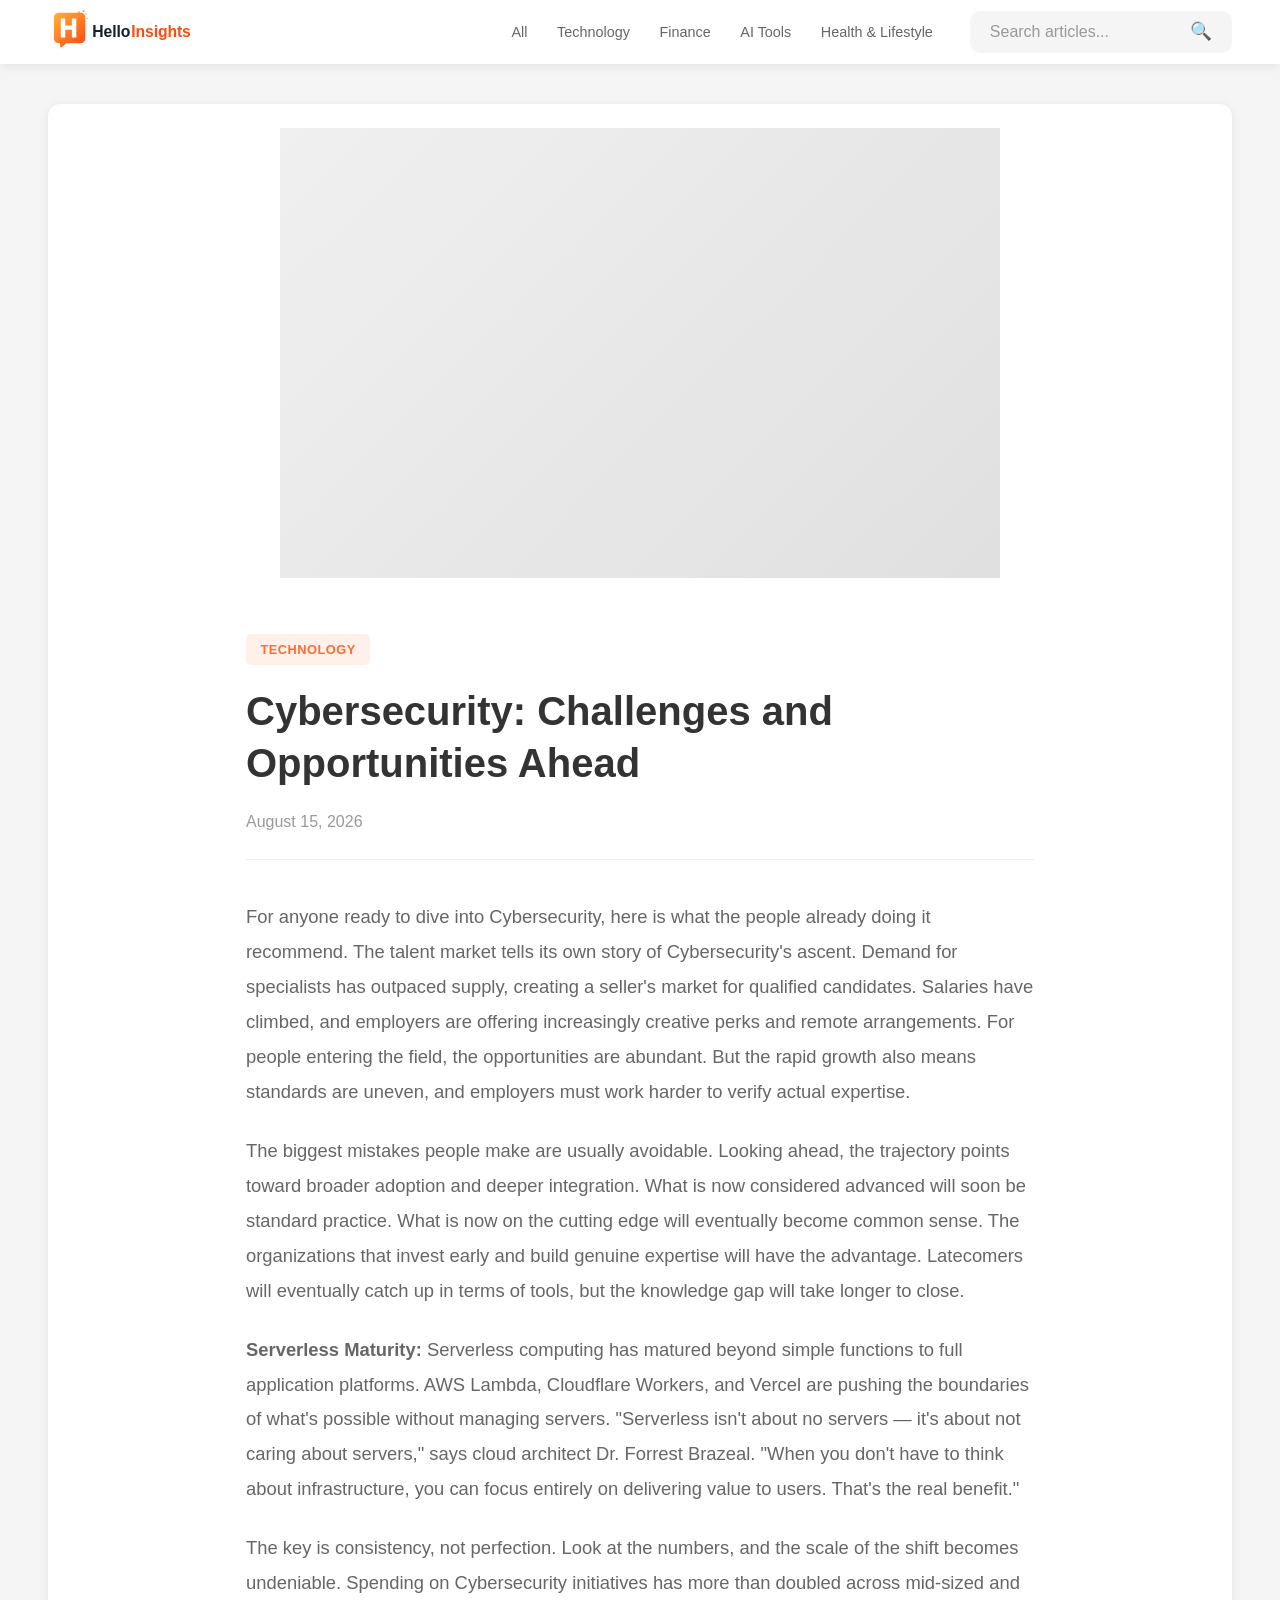
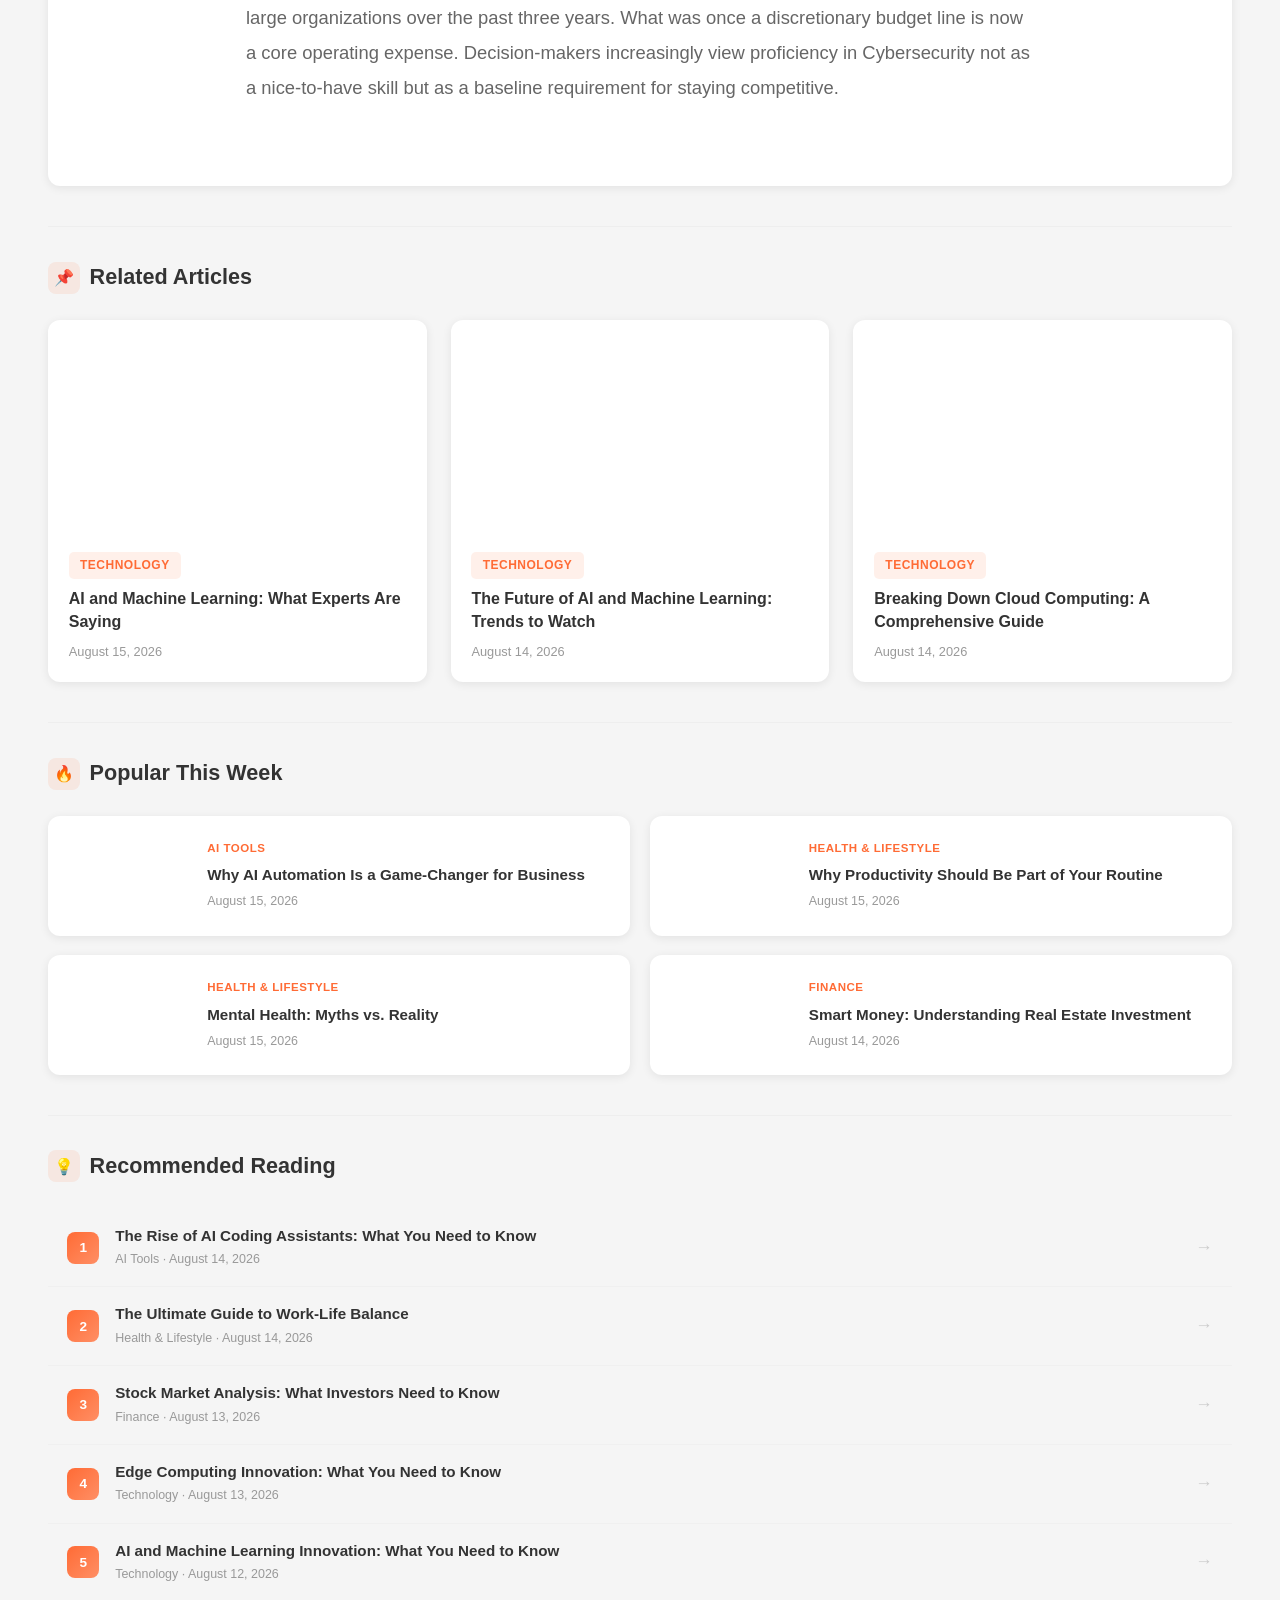
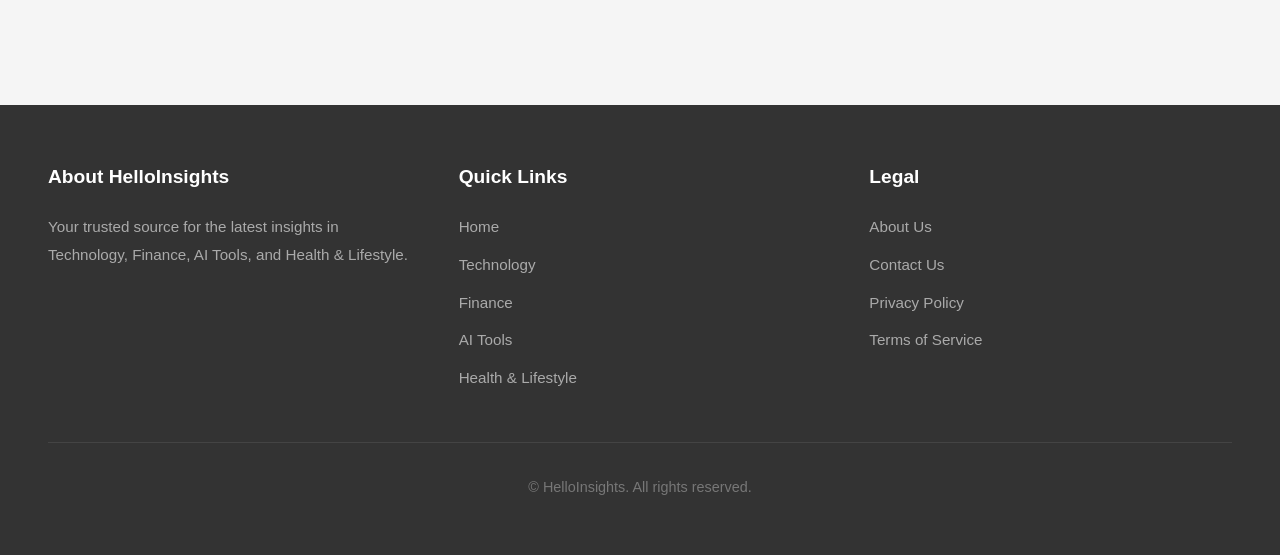
==== article.html @ 56c9c2f6 "Initial commit" ====
<!DOCTYPE html>
<html lang="en">
<head>
    <meta charset="UTF-8">
    <link rel="icon" href="data:image/svg+xml,%3Csvg xmlns='http://www.w3.org/2000/svg' viewBox='0 0 32 32'%3E%3Crect width='32' height='32' rx='6' fill='%23ff6b35'/%3E%3Ctext x='16' y='23' text-anchor='middle' fill='white' font-family='Arial,sans-serif' font-weight='bold' font-size='22'%3EH%3C/text%3E%3C/svg%3E" />
    <meta name="viewport" content="width=device-width, initial-scale=1.0">
    <meta name="description" content="Read the latest insights and articles on HelloInsights.">
    <title>Article - HelloInsights</title>
    <link rel="preconnect" href="https://fonts.googleapis.com">
    <link rel="preconnect" href="https://fonts.gstatic.com" crossorigin>
    <link rel="preconnect" href="https://images.unsplash.com">
    <link rel="dns-prefetch" href="https://images.unsplash.com">
    <!-- ============ Subdomain Config (must run early) ============ -->
    <script>
    (function() {
        var hostname = window.location.hostname;
        var subdomain = '';
        var parts = hostname.split('.');
        if (parts.length > 2 && parts[0] !== 'www') {
            subdomain = parts[0];
        }
        var subCategoryMap = {
            'technology': 'technology',
            'finance': 'finance',
            'ai-tools': 'ai-tools',
            'health-lifestyle': 'health-lifestyle'
        };
        window.SUBDOMAIN_CATEGORY = subCategoryMap[subdomain] || null;
        window.IS_SUBDOMAIN = !!window.SUBDOMAIN_CATEGORY;
        if (window.IS_SUBDOMAIN) {
            var link = document.createElement('link');
            link.rel = 'preload';
            link.href = 'articles-' + window.SUBDOMAIN_CATEGORY + '.json';
            link.as = 'fetch';
            link.crossOrigin = 'anonymous';
            document.head.appendChild(link);
        }
    })();
    </script>
    <link rel="stylesheet" href="style.css">
    <script src="ads-config.js" defer></script>
    <script src="config-loader.js"></script>
    <style>
    /* ===== Internal Linking Sections ===== */
    .link-section {
        margin-top: 2.5rem;
        padding-top: 2rem;
        border-top: 1px solid #eee;
    }
    .link-section-header {
        display: flex;
        align-items: center;
        gap: 0.6rem;
        margin-bottom: 1.5rem;
    }
    .link-section-header h2 {
        font-size: 1.35rem;
        font-weight: 700;
        color: var(--text-dark);
        margin: 0;
    }
    .link-section-header .section-icon {
        width: 32px;
        height: 32px;
        background: rgba(255,107,53,0.1);
        border-radius: 8px;
        display: flex;
        align-items: center;
        justify-content: center;
        font-size: 1rem;
        flex-shrink: 0;
    }

    /* --- 1. Related Articles: card grid with image --- */
    .related-grid {
        display: grid;
        grid-template-columns: repeat(3, 1fr);
        gap: 1.5rem;
    }
    .related-card {
        background: var(--white);
        border-radius: 12px;
        box-shadow: 0 2px 10px rgba(0,0,0,0.08);
        overflow: hidden;
        text-decoration: none;
        color: inherit;
        transition: all 0.3s ease;
        display: flex;
        flex-direction: column;
    }
    .related-card:hover {
        transform: translateY(-6px);
        box-shadow: 0 4px 20px rgba(0,0,0,0.12);
    }
    .related-card-img {
        width: 100%;
        aspect-ratio: 16/9;
        object-fit: cover;
        display: block;
    }
    .related-card-body {
        padding: 1.2rem 1.3rem;
        flex: 1;
        display: flex;
        flex-direction: column;
    }
    .related-card-cat {
        display: inline-block;
        background: rgba(255,107,53,0.1);
        color: #ff6b35;
        padding: 0.2rem 0.7rem;
        border-radius: 5px;
        font-size: 0.75rem;
        font-weight: 600;
        text-transform: uppercase;
        letter-spacing: 0.5px;
        margin-bottom: 0.6rem;
        width: fit-content;
    }
    .related-card-title {
        font-size: 1rem;
        font-weight: 600;
        color: #333;
        line-height: 1.4;
        margin: 0 0 0.5rem;
        display: -webkit-box;
        -webkit-line-clamp: 2;
        -webkit-box-orient: vertical;
        overflow: hidden;
    }
    .related-card:hover .related-card-title {
        color: #ff6b35;
    }
    .related-card-date {
        font-size: 0.8rem;
        color: #999;
        margin-top: auto;
    }

    /* --- 2. Popular This Week: horizontal cards with thumbnail --- */
    .popular-grid {
        display: grid;
        grid-template-columns: repeat(2, 1fr);
        gap: 1.2rem;
    }
    .popular-card {
        background: var(--white);
        border-radius: 12px;
        box-shadow: 0 2px 10px rgba(0,0,0,0.08);
        overflow: hidden;
        text-decoration: none;
        color: inherit;
        display: flex;
        align-items: stretch;
        transition: all 0.3s ease;
    }
    .popular-card:hover {
        transform: translateY(-4px);
        box-shadow: 0 4px 20px rgba(0,0,0,0.12);
    }
    .popular-card-thumb {
        width: 140px;
        min-height: 120px;
        object-fit: cover;
        flex-shrink: 0;
    }
    .popular-card-body {
        padding: 1rem 1.2rem;
        flex: 1;
        display: flex;
        flex-direction: column;
        justify-content: center;
        min-width: 0;
    }
    .popular-card-cat {
        font-size: 0.72rem;
        font-weight: 600;
        color: #ff6b35;
        text-transform: uppercase;
        letter-spacing: 0.5px;
        margin-bottom: 0.35rem;
    }
    .popular-card-title {
        font-size: 0.95rem;
        font-weight: 600;
        color: #333;
        line-height: 1.4;
        margin: 0 0 0.35rem;
        display: -webkit-box;
        -webkit-line-clamp: 2;
        -webkit-box-orient: vertical;
        overflow: hidden;
    }
    .popular-card:hover .popular-card-title {
        color: #ff6b35;
    }
    .popular-card-date {
        font-size: 0.78rem;
        color: #999;
    }

    /* --- 3. Recommended Reading: numbered list --- */
    .recommended-list {
        list-style: none;
        padding: 0;
        margin: 0;
        counter-reset: rec-counter;
    }
    .recommended-list li {
        counter-increment: rec-counter;
        padding: 0;
        border-bottom: 1px solid #f0f0f0;
    }
    .recommended-list li:last-child {
        border-bottom: none;
    }
    .recommended-list a {
        display: flex;
        align-items: center;
        gap: 1rem;
        padding: 1rem 1.2rem;
        text-decoration: none;
        color: inherit;
        border-radius: 10px;
        transition: all 0.25s ease;
    }
    .recommended-list a:hover {
        background: rgba(255,107,53,0.04);
    }
    .rec-number {
        flex-shrink: 0;
        width: 32px;
        height: 32px;
        background: linear-gradient(135deg, #ff6b35, #ff8f65);
        color: #fff;
        border-radius: 8px;
        display: flex;
        align-items: center;
        justify-content: center;
        font-size: 0.85rem;
        font-weight: 700;
    }
    .rec-info {
        flex: 1;
        min-width: 0;
    }
    .rec-title {
        font-size: 0.95rem;
        font-weight: 600;
        color: #333;
        line-height: 1.4;
        margin: 0 0 0.2rem;
        white-space: nowrap;
        overflow: hidden;
        text-overflow: ellipsis;
    }
    .recommended-list a:hover .rec-title {
        color: #ff6b35;
    }
    .rec-meta {
        font-size: 0.78rem;
        color: #999;
    }
    .rec-arrow {
        flex-shrink: 0;
        color: #ccc;
        font-size: 1.1rem;
        transition: color 0.2s;
    }
    .recommended-list a:hover .rec-arrow {
        color: #ff6b35;
    }

    /* --- Responsive --- */
    @media (max-width: 1024px) {
        .related-grid { grid-template-columns: repeat(2, 1fr); }
    }
    @media (max-width: 768px) {
        .link-section { margin-top: 2rem; padding-top: 1.5rem; }
        .link-section-header h2 { font-size: 1.15rem; }
        .related-grid { grid-template-columns: 1fr; gap: 1.2rem; }
        .popular-grid { grid-template-columns: 1fr; }
        .popular-card-thumb { width: 110px; min-height: 100px; }
        .popular-card-body { padding: 0.8rem 1rem; }
        .popular-card-title { font-size: 0.9rem; }
        .recommended-list a { padding: 0.8rem 0.5rem; }
        .rec-title { font-size: 0.9rem; }
    }
    @media (max-width: 480px) {
        .popular-card { flex-direction: column; }
        .popular-card-thumb { width: 100%; height: 160px; aspect-ratio: 16/9; }
        .popular-card-body { padding: 1rem; }
    }
    /* ===== Article Hero Image — Constrained to content width ===== */
    .article-hero{max-width:720px;margin:1.5rem auto 0;text-align:center;}
    .article-hero img{width:100%;max-width:720px;height:auto;border-radius:12px;display:block;}
    @media(max-width:768px){.article-hero{margin:1rem auto 0;}.article-hero img{border-radius:8px;}}
    /* ===== Ad Slot Placeholders ===== */
    .ad-slot{margin:1.2rem auto;text-align:center;min-height:250px;display:flex;align-items:center;justify-content:center;}
    @media(max-width:768px){.ad-slot{min-height:200px;margin:0.8rem auto;}}
    .article-ad-mid{max-width:720px;margin:1.5rem auto;}
    </style>
</head>
<body>
    <header class="header">
        <div class="header-content">
            <a href="index.html" class="logo">
<svg xmlns="http://www.w3.org/2000/svg" viewBox="0 0 180 58" width="180" height="58" role="img" aria-label="HelloInsights logo" style="max-height:3rem;width:auto;display:block;">
  <defs>
    <linearGradient id="orange" x1="0" y1="0" x2="0.9" y2="1">
      <stop offset="0%" stop-color="#FFB13B"/>
      <stop offset="100%" stop-color="#FF4B12"/>
    </linearGradient>
    <linearGradient id="hello" x1="0" y1="0" x2="0" y2="1">
      <stop offset="0%" stop-color="#1B252B"/>
      <stop offset="100%" stop-color="#111A20"/>
    </linearGradient>
  </defs>
  <path d="M7.2 11.5 C7.2 8.3 9.8 5.8 13 5.8 H39.3 C42.5 5.8 45 8.3 45 11.5 V36.8 C45 40 42.5 42.5 39.3 42.5 H22.2 L16.5 47.3 C15.8 47.9 14.7 47.4 14.7 46.5 V42.5 H13 C9.8 42.5 7.2 40 7.2 36.8 Z" fill="url(#orange)"/>
  <path d="M15.4 12.7 H20.8 V21.2 H28.8 V12.7 H34.2 V35.5 H28.8 V26.4 H20.8 V35.5 H15.4 Z" fill="#FFFFFF"/>
  <g fill="#FF9B27">
    <rect x="36.3" y="4.2" width="2.2" height="2.2" rx="0.35"/>
    <rect x="42.0" y="2.8" width="1.9" height="1.9" rx="0.3"/>
    <rect x="39.4" y="7.5" width="2.0" height="2.0" rx="0.3"/>
    <rect x="45.0" y="6.3" width="1.6" height="1.6" rx="0.25"/>
    <rect x="35.0" y="9.1" width="1.6" height="1.6" rx="0.25"/>
    <rect x="42.5" y="10.5" width="2.0" height="2.0" rx="0.3"/>
    <rect x="46.8" y="11.8" width="1.4" height="1.4" rx="0.2"/>
    <rect x="38.2" y="13.1" width="1.5" height="1.5" rx="0.2"/>
  </g>
  <text x="53.5" y="35.2" font-family="Arial, Helvetica, sans-serif" font-size="17.2" font-weight="700" letter-spacing="-0.75" fill="url(#hello)">Hello</text>
  <text x="100.5" y="35.2" font-family="Arial, Helvetica, sans-serif" font-size="17.2" font-weight="700" letter-spacing="-0.75" fill="#FF4B12">Insights</text>
</svg>
            </a>
            <div class="menu-toggle" onclick="toggleMenu()">
                <span></span><span></span><span></span>
            </div>
            <div class="nav-container" id="navContainer">
                <nav>
                    <ul class="nav" id="navList"></ul>
                </nav>
                <div class="search-box">
                    <input type="text" placeholder="Search articles..." id="searchInput">
                    <button type="button" id="searchBtn">🔍</button>
                </div>
            </div>
        </div>
    </header>
    <main class="container">
        <!-- Ad: Article Banner Top -->
        <div class="ad-slot" data-ad-slot="article-banner-top"></div>
        <article class="article-detail" id="articleDetail">
            <div class="loading" id="loading"></div>
        </article>
        <!-- Ad: Article Banner Mid -->
        <div class="ad-slot article-ad-mid" data-ad-slot="article-banner-mid"></div>

        <!-- ========================================== -->
        <!-- Internal Linking: 3 Sections               -->
        <!-- ========================================== -->

        <!-- 1. Related Articles (same category, card grid) -->
        <section class="link-section" id="relatedSection">
            <div class="link-section-header">
                <div class="section-icon">📌</div>
                <h2>Related Articles</h2>
            </div>
            <div class="related-grid" id="relatedGrid"></div>
        </section>

        <!-- 2. Popular This Week (most recent, horizontal cards) -->
        <section class="link-section" id="popularSection">
            <div class="link-section-header">
                <div class="section-icon">🔥</div>
                <h2>Popular This Week</h2>
            </div>
            <div class="popular-grid" id="popularGrid"></div>
        </section>

        <!-- Ad removed: interstitial moved to index page -->

        <!-- 3. Recommended Reading (cross-category, numbered list) -->
        <section class="link-section" id="recommendedSection">
            <div class="link-section-header">
                <div class="section-icon">💡</div>
                <h2>Recommended Reading</h2>
            </div>
            <ol class="recommended-list" id="recommendedList"></ol>
        </section>

        <!-- Ad removed: anchor moved to index page -->
    </main>
    <footer class="footer">
        <div class="footer-content">
            <div class="footer-section">
                <h4>About HelloInsights</h4>
                <p id="footerAbout">Your trusted source for the latest insights in Technology, Finance, AI Tools, and Health & Lifestyle.</p>
            </div>
            <div class="footer-section">
                <h4>Quick Links</h4>
                <ul id="footerNav"></ul>
            </div>
            <div class="footer-section">
                <h4>Legal</h4>
                <ul>
                    <li><a href="about.html">About Us</a></li>
                    <li><a href="contact.html">Contact Us</a></li>
                    <li><a href="privacy.html">Privacy Policy</a></li>
                    <li><a href="terms.html">Terms of Service</a></li>
                </ul>
            </div>
        </div>
        <div class="footer-bottom">
            <p>&copy; <script>document.write(new Date().getFullYear())</script> HelloInsights. All rights reserved.</p>
        </div>
    </footer>
    <button class="back-to-top" id="backToTop" onclick="scrollToTop()">↑</button>
    <script>
    // ==========================================
    // Subdomain-based Navigation & Content
    // ==========================================
    var categoryNames = {
        'technology': 'Technology', 'finance': 'Finance',
        'ai-tools': 'AI Tools', 'health-lifestyle': 'Health & Lifestyle'
    };
    function renderNavigation() {
        var navList = document.getElementById('navList');
        if (!navList) return;
        var html = '';
        if (window.IS_SUBDOMAIN) {
            var cat = window.SUBDOMAIN_CATEGORY;
            html += '<li><a href="index.html" class="active">' + categoryNames[cat] + '</a></li>';
        } else {
            html += '<li><a href="index.html">All</a></li>';
            html += '<li><a href="category.html?cat=technology">Technology</a></li>';
            html += '<li><a href="category.html?cat=finance">Finance</a></li>';
            html += '<li><a href="category.html?cat=ai-tools">AI Tools</a></li>';
            html += '<li><a href="category.html?cat=health-lifestyle">Health & Lifestyle</a></li>';
        }
        navList.innerHTML = html;
    }
    function renderFooterNav() {
        var footerNav = document.getElementById('footerNav');
        var footerAbout = document.getElementById('footerAbout');
        if (window.IS_SUBDOMAIN) {
            var cat = window.SUBDOMAIN_CATEGORY;
            if (footerNav) {
                footerNav.innerHTML = '<li><a href="index.html">Home</a></li>' +
                    '<li><a href="category.html?cat=' + cat + '">' + categoryNames[cat] + '</a></li>';
            }
            if (footerAbout) {
                footerAbout.textContent = 'Your trusted source for the latest ' + categoryNames[cat] + ' news and insights.';
            }
        } else {
            if (footerNav) {
                footerNav.innerHTML = '<li><a href="index.html">Home</a></li>' +
                    '<li><a href="category.html?cat=technology">Technology</a></li>' +
                    '<li><a href="category.html?cat=finance">Finance</a></li>' +
                    '<li><a href="category.html?cat=ai-tools">AI Tools</a></li>' +
                    '<li><a href="category.html?cat=health-lifestyle">Health & Lifestyle</a></li>';
            }
        }
    }
    renderNavigation();
    renderFooterNav();

    // ==========================================
    // Core Logic
    // ==========================================
    var defaultFallback = 'https://images.unsplash.com/photo-1518770660439-4636190af475?w=800&h=450&fit=crop&fm=webp&q=80';
    var fallbackImages = {
        'technology': 'https://images.unsplash.com/photo-1518770660439-4636190af475?w=800&h=450&fit=crop&fm=webp&q=80',
        'finance': 'https://images.unsplash.com/photo-1611974789855-9c2a0a7236a3?w=800&h=450&fit=crop&fm=webp&q=80',
        'ai-tools': 'https://images.unsplash.com/photo-1682687982501-1e58ab814714?w=800&h=450&fit=crop&fm=webp&q=80',
        'health-lifestyle': 'https://images.unsplash.com/photo-1498837167922-ddd27525d352?w=800&h=450&fit=crop&fm=webp&q=80'
    };

    function buildCategoryNames(config) {
        var names = {};
        if (config && config.categories) {
            for (var i = 0; i < config.categories.length; i++) {
                names[config.categories[i].id] = config.categories[i].name;
            }
        } else {
            names = { 'technology': 'Technology', 'finance': 'Finance', 'ai-tools': 'AI Tools', 'health-lifestyle': 'Health & Lifestyle' };
        }
        return names;
    }
    function getFallbackImage(category) {
        return fallbackImages[category] || defaultFallback;
    }
    function formatDate(dateStr) {
        if (!dateStr) return '';
        var parts = dateStr.split('-');
        if (parts.length === 3) {
            var d = new Date(parts[0] + '-' + parts[1] + '-' + parts[2]);
            var m = ['January','February','March','April','May','June','July','August','September','October','November','December'];
            return m[d.getMonth()] + ' ' + d.getDate() + ', ' + d.getFullYear();
        }
        return '';
    }

    function renderArticle(article) {
        var container = document.getElementById('articleDetail');
        var loading = document.getElementById('loading');
        if (loading) loading.remove();
        var date = article.date ? formatDate(article.date) : '';
        var catName = categoryNames[article.category] || article.category;
        var fallbackImg = getFallbackImage(article.category);
        var heroImg = article.image.replace(/w=\d+&h=\d+/, 'w=720&h=405');
        var articleContent = article.content
            ? article.content
            : '<p>' + article.excerpt + '</p><p><em>This article is being updated. Check back soon for the full content.</em></p>';
        container.innerHTML =
            '<div class="article-hero">' +
            '<img src="' + heroImg + '" alt="' + article.title + '" loading="eager" fetchpriority="high" onerror="this.src=\'' + fallbackImg.replace(/w=\d+&h=\d+/, 'w=720&h=405') + '\'">' +
            '</div>' +
            '<div class="article-body">' +
            '<header class="article-header">' +
            '<span class="card-category">' + catName + '</span>' +
            '<h1>' + article.title + '</h1>' +
            '<div class="article-meta">' +
            '<span>' + date + '</span>' +
            '</div>' +
            '</header>' +
            '<div class="article-content">' +
            articleContent +
            '</div>' +
            '</div>';
        var siteName = (siteConfig && siteConfig.siteName) ? siteConfig.siteName : 'HelloInsights';
        document.title = article.title + ' - ' + siteName;
    }

    // ==========================================
    // Internal Linking: 3 Sections
    // ==========================================

    // Helper: deduplicate by tracking used IDs
    function buildUsedSet(currentId, arr) {
        var s = {};
        s[currentId] = true;
        for (var i = 0; i < arr.length; i++) s[arr[i].id] = true;
        return s;
    }

    // 1. Related Articles — same category, card grid with images
    function renderRelated(currentArticle, allArticles) {
        var related = allArticles.filter(function(a) {
            return a.category === currentArticle.category && a.id !== currentArticle.id;
        }).sort(function(a, b) { return (b.date || '').localeCompare(a.date || ''); }).slice(0, 3);

        var section = document.getElementById('relatedSection');
        if (related.length === 0) { section.style.display = 'none'; return; }

        var grid = document.getElementById('relatedGrid');
        var html = '';
        var usedIds = buildUsedSet(currentArticle.id, related);
        for (var i = 0; i < related.length; i++) {
            var a = related[i];
            var catName = categoryNames[a.category] || a.category;
            var fb = getFallbackImage(a.category);
            html += '<a class="related-card" href="article.html?id=' + a.id + '">' +
                '<img class="related-card-img" src="' + a.image + '" alt="' + a.title + '" loading="lazy" decoding="async" onerror="this.src=\'' + fb + '\'">' +
                '<div class="related-card-body">' +
                '<span class="related-card-cat">' + catName + '</span>' +
                '<p class="related-card-title">' + a.title + '</p>' +
                '<div class="related-card-date">' + formatDate(a.date) + '</div>' +
                '</div></a>';
        }
        grid.innerHTML = html;
        return usedIds;
    }

    // 2. Popular This Week — most recent across all categories, horizontal cards
    function renderPopular(currentArticle, allArticles, usedIds) {
        var popular = allArticles.filter(function(a) {
            return !usedIds[a.id];
        }).sort(function(a, b) { return (b.date || '').localeCompare(a.date || ''); }).slice(0, 4);

        var section = document.getElementById('popularSection');
        if (popular.length === 0) { section.style.display = 'none'; return usedIds; }

        var grid = document.getElementById('popularGrid');
        var html = '';
        for (var i = 0; i < popular.length; i++) {
            var a = popular[i];
            usedIds[a.id] = true;
            var catName = categoryNames[a.category] || a.category;
            var fb = getFallbackImage(a.category);
            html += '<a class="popular-card" href="article.html?id=' + a.id + '">' +
                '<img class="popular-card-thumb" src="' + a.image + '" alt="' + a.title + '" loading="lazy" decoding="async" onerror="this.src=\'' + fb + '\'">' +
                '<div class="popular-card-body">' +
                '<div class="popular-card-cat">' + catName + '</div>' +
                '<p class="popular-card-title">' + a.title + '</p>' +
                '<div class="popular-card-date">' + formatDate(a.date) + '</div>' +
                '</div></a>';
        }
        grid.innerHTML = html;
        return usedIds;
    }

    // 3. Recommended Reading — cross-category first, numbered list
    function renderRecommended(currentArticle, allArticles, usedIds) {
        // Prefer cross-category articles
        var crossCat = allArticles.filter(function(a) {
            return a.category !== currentArticle.category && !usedIds[a.id];
        }).sort(function(a, b) { return (b.date || '').localeCompare(a.date || ''); });

        // Fallback: fill from same category if needed
        var sameCat = allArticles.filter(function(a) {
            return a.category === currentArticle.category && !usedIds[a.id];
        }).sort(function(a, b) { return (b.date || '').localeCompare(a.date || ''); });

        var picks = [];
        for (var i = 0; i < crossCat.length && picks.length < 3; i++) picks.push(crossCat[i]);
        for (var j = 0; j < sameCat.length && picks.length < 5; j++) picks.push(sameCat[j]);

        var section = document.getElementById('recommendedSection');
        if (picks.length === 0) { section.style.display = 'none'; return; }

        var list = document.getElementById('recommendedList');
        var html = '';
        for (var i = 0; i < picks.length; i++) {
            var a = picks[i];
            var catName = categoryNames[a.category] || a.category;
            html += '<li>' +
                '<a href="article.html?id=' + a.id + '">' +
                '<span class="rec-number">' + (i + 1) + '</span>' +
                '<div class="rec-info">' +
                '<div class="rec-title">' + a.title + '</div>' +
                '<div class="rec-meta">' + catName + ' · ' + formatDate(a.date) + '</div>' +
                '</div>' +
                '<span class="rec-arrow">→</span>' +
                '</a></li>';
        }
        list.innerHTML = html;
    }

    function toggleMenu() {
        var nav = document.getElementById('navContainer');
        if (nav) nav.classList.toggle('active');
    }
    function scrollToTop() { window.scrollTo({ top: 0, behavior: 'smooth' }); }
    window.addEventListener('scroll', function() {
        var btn = document.getElementById('backToTop');
        if (btn) btn.classList.toggle('visible', window.pageYOffset > 300);
    });

    async function loadArticle() {
        // Step 1: Load config
        await new Promise(function(resolve) {
            loadSiteConfig(function(config) {
                if (config) {
                    categoryNames = buildCategoryNames(config);
                } else {
                    categoryNames = { 'technology': 'Technology', 'finance': 'Finance', 'ai-tools': 'AI Tools', 'health-lifestyle': 'Health & Lifestyle' };
                }
                resolve();
            });
        });

        // Step 2: Get article ID
        var urlParams = new URLSearchParams(window.location.search);
        var articleId = parseInt(urlParams.get('id')) || 1;

        // Step 3: Fetch all articles
        try {
            var allArticlesList = [];
            var categories = ['technology', 'finance', 'ai-tools', 'health-lifestyle'];
            var promises = categories.map(function(c) {
                return fetch('articles-' + c + '.json', { cache: 'force-cache' })
                    .then(function(r) {
                        if (!r.ok) throw new Error('HTTP ' + r.status + ' loading articles-' + c + '.json');
                        return r.json();
                    })
                    .then(function(d) { return d.articles || []; })
                    .catch(function(err) { console.warn('Failed to load ' + c + ':', err.message); return []; });
            });
            var results = await Promise.all(promises);
            for (var i = 0; i < results.length; i++) {
                allArticlesList = allArticlesList.concat(results[i]);
            }

            var article = allArticlesList.find(function(a) { return a.id === articleId; });

            // Fallback: if exact ID not found, show latest article from any category
            if (!article && allArticlesList.length > 0) {
                allArticlesList.sort(function(a, b) { return (b.date || '').localeCompare(a.date || ''); });
                article = allArticlesList[0];
                console.warn('Article ID ' + articleId + ' not found, falling back to latest article (ID: ' + article.id + ')');
            }

            if (!article) throw new Error('No articles available. Article ID ' + articleId + ' not found in any category index.');

            // Sort all by date desc
            allArticlesList.sort(function(a, b) { return (b.date || '').localeCompare(a.date || ''); });

            renderArticle(article);

            // Render 3 internal linking sections with deduplication
            var usedIds = renderRelated(article, allArticlesList);
            usedIds = renderPopular(article, allArticlesList, usedIds);
            renderRecommended(article, allArticlesList, usedIds);
        } catch (error) {
            console.error('Error:', error);
            var container = document.getElementById('articleDetail');
            if (container) {
                container.innerHTML = '<p style="text-align: center; padding: 3rem;">Unable to load article (ID: ' + articleId + '). The article may have been removed or the index is out of sync.<br><br><a href="index.html" style="color:#ff6b35;font-weight:600;">← Return to homepage</a></p>';
            }
        }
    }
    document.addEventListener('DOMContentLoaded', loadArticle);
    </script>
</body>
</html>
---- style.css ----
/* ========================================
   HelloInsights - Global Styles (v3)
   ======================================== */

/* CSS Reset & Variables */
* { margin: 0; padding: 0; box-sizing: border-box; }
:root {
    --accent-color: #ff6b35;
    --primary-color: var(--accent-color);
    --primary-hover: #e85a2a;
    --text-dark: #333333;
    --text-medium: #666666;
    --text-light: #999999;
    --bg-light: #f5f5f5;
    --white: #ffffff;
    --shadow: 0 2px 10px rgba(0,0,0,0.08);
    --shadow-hover: 0 4px 20px rgba(0,0,0,0.12);
    --border-radius: 12px;
    --transition: all 0.3s ease;
}
.hero-intro h1{font-size:2rem;font-weight:800;color:#ff6b35;text-align:center;margin:0 0 0.8rem;letter-spacing:-0.5px;}
html { font-size: 16px; scroll-behavior: smooth; }
body {
    font-family: -apple-system, BlinkMacSystemFont, 'Segoe UI', Roboto, Oxygen, Ubuntu, Cantarell, sans-serif;
    line-height: 1.7; color: var(--text-dark); background-color: var(--bg-light);
    min-height: 100vh; font-size: 1rem;
}

/* ========== Header & Navigation ========== */
.header { background: var(--white); box-shadow: var(--shadow); position: sticky; top: 0; z-index: 1000; }
.header-content {
    max-width: 1400px; margin: 0 auto; padding: 0.5rem 3rem;
    display: flex; justify-content: space-between; align-items: center; flex-wrap: wrap; gap: 1rem;
}
.logo { font-size: 1.3rem; font-weight: 700; color: var(--text-dark); text-decoration: none; display: flex; align-items: center; gap: 0.5rem;flex-shrink: 0; }
.logo span { color: var(--primary-color); }
.logo-img { max-height: 3rem; width: auto; object-fit: contain; display: block; min-width: 0; }
.logo-text { font-size: 1.3rem; font-weight: 700; color: var(--text-dark); }
.logo:hover .logo-text { color: var(--primary-color); }
.logo-icon {
    width: 32px; height: 32px; background: linear-gradient(135deg, var(--primary-color), #ff8f65);
    border-radius: 8px; display: flex; align-items: center; justify-content: center;
    color: white; font-weight: bold; font-size: 1rem;
}
.nav-container { display: flex; align-items: center; gap: 1.5rem; flex-wrap: wrap; }
.nav { display: flex; gap: 0.25rem; list-style: none; }
.nav a {
    text-decoration: none; color: var(--text-medium); padding: 0.4rem 0.8rem;
    border-radius: 6px; transition: var(--transition); font-weight: 500; font-size: 0.9rem;
}
.nav a:hover, .nav a.active { color: var(--primary-color); background: rgba(255,107,53,0.1); }
.search-box {
    display: flex; align-items: center; background: var(--bg-light);
    border-radius: 10px; padding: 0.6rem 1.2rem; border: 1px solid transparent; transition: var(--transition);
}
.search-box:focus-within { border-color: var(--primary-color); background: var(--white); }
.search-box input { border: none; background: transparent; outline: none; width: 200px; font-size: 1rem; color: var(--text-dark); }
.search-box input::placeholder { color: var(--text-light); }
.search-box button { background: none; border: none; cursor: pointer; color: var(--text-light); font-size: 1.1rem; transition: var(--transition); }
.search-box button:hover { color: var(--primary-color); }
.menu-toggle { display: none; flex-direction: column; gap: 5px; cursor: pointer; padding: 0.5rem; }
.menu-toggle span { width: 28px; height: 3px; background: var(--text-dark); border-radius: 2px; transition: var(--transition); }

/* ========== Main Content Container ========== */
.container { max-width: 1400px; margin: 0 auto; padding: 2.5rem 3rem; }
.page-header { text-align: center; margin-bottom: 3.5rem; padding: 0 1rem; }
.page-header .site-tagline { font-size: 1.75rem; text-transform: uppercase; letter-spacing: 0.1em; color: var(--accent-color); font-weight: 900; margin-bottom: 1.5rem; }
.page-header .site-description { color: var(--text-medium); font-size: 1.15rem; line-height: 1.7; max-width: 650px; margin: 0 auto; }

/* ========== Article Grid Layout ========== */
.article-grid { display: grid; grid-template-columns: repeat(3, 1fr); gap: 2.5rem; }
.article-card { background: var(--white); border-radius: var(--border-radius); box-shadow: var(--shadow); overflow: hidden; transition: var(--transition); display: flex; flex-direction: column; contain: layout style; }
.article-card:hover { transform: translateY(-8px); box-shadow: var(--shadow-hover); }
.card-image { width: 100%; aspect-ratio: 3/2; overflow: hidden; background: linear-gradient(110deg, #f0f0f0 8%, #e8e8e8 18%, #f0f0f0 33%); background-size: 200% 100%; animation: shimmer 1.5s linear infinite; }
.card-image img { width: 100%; height: 100%; object-fit: cover; transition: transform 0.3s ease; }
.article-card:hover .card-image img { transform: scale(1.05); }
.card-content { padding: 1.75rem; flex: 1; display: flex; flex-direction: column; }
.card-category { display: inline-block; background: rgba(255,107,53,0.1); color: var(--primary-color); padding: 0.3rem 0.9rem; border-radius: 5px; font-size: 0.8rem; font-weight: 600; text-transform: uppercase; letter-spacing: 0.5px; margin-bottom: 0.9rem; width: fit-content; }
.card-title { font-size: 1.25rem; font-weight: 600; color: var(--text-dark); margin-bottom: 0.9rem; line-height: 1.45; display: -webkit-box; -webkit-line-clamp: 2; -webkit-box-orient: vertical; overflow: hidden; }
.card-title a { text-decoration: none; color: inherit; transition: var(--transition); }
.card-title a:hover { color: var(--primary-color); }
.card-excerpt { color: var(--text-medium); font-size: 0.95rem; line-height: 1.65; margin-bottom: 1.2rem; display: -webkit-box; -webkit-line-clamp: 3; -webkit-box-orient: vertical; overflow: hidden; flex: 1; }
.card-meta { display: flex; align-items: center; gap: 1.2rem; font-size: 0.9rem; color: var(--text-light); margin-bottom: 1.2rem; padding-bottom: 1.2rem; border-bottom: 1px solid #eee; }
.card-meta span { display: flex; align-items: center; gap: 0.35rem; }

/* ========== Read More Button ========== */
.read-more-btn {
    display: flex; align-items: center; justify-content: center;
    background: var(--primary-color); color: var(--white); text-decoration: none;
    padding: 0.85rem 1.75rem; border-radius: 10px; font-weight: 500; font-size: 0.95rem;
    transition: var(--transition); width: 100%; margin-top: auto;
}
.read-more-btn:hover { background: var(--primary-hover); transform: translateY(-3px); box-shadow: 0 4px 12px rgba(255,107,53,0.3); }

/* ========== Category Page Filter ========== */
.category-filter { display: flex; justify-content: center; gap: 1rem; margin-bottom: 2.5rem; flex-wrap: wrap; }
.filter-btn { background: var(--white); border: 2px solid #eee; color: var(--text-medium); padding: 0.7rem 1.75rem; border-radius: 30px; cursor: pointer; font-size: 1rem; font-weight: 500; transition: var(--transition); }
.filter-btn:hover, .filter-btn.active { border-color: var(--primary-color); color: var(--primary-color); background: rgba(255,107,53,0.05); }

/* ========== Article Detail Page ========== */
.article-detail { background: var(--white); border-radius: var(--border-radius); box-shadow: var(--shadow); overflow: hidden; }
.article-hero { width: 100%; height: 450px; object-fit: cover; background: linear-gradient(135deg, #f0f0f0, #e0e0e0); display: flex; align-items: center; justify-content: center; }
.article-hero img { width: 100%; height: 100%; object-fit: cover; }
.article-body { padding: 3.5rem; max-width: 900px; margin: 0 auto; }
.article-header { margin-bottom: 2.5rem; }
.article-header .card-category { margin-bottom: 1.2rem; }
.article-header h1 { font-size: 2.5rem; color: var(--text-dark); line-height: 1.3; margin-bottom: 1.2rem; }
.article-meta { display: flex; align-items: center; gap: 2rem; color: var(--text-light); font-size: 1rem; padding-bottom: 1.5rem; border-bottom: 1px solid #eee; flex-wrap: wrap; }
.article-meta span { display: flex; align-items: center; gap: 0.5rem; }
.article-content { font-size: 1.15rem; line-height: 1.9; color: var(--text-medium); }
.article-content h2 { color: var(--text-dark); font-size: 1.75rem; margin: 2.5rem 0 1.2rem; }
.article-content h3 { color: var(--text-dark); font-size: 1.4rem; margin: 2rem 0 1rem; }
.article-content p { margin-bottom: 1.5rem; }
.article-content ul, .article-content ol { margin: 1.5rem 0; padding-left: 2rem; }
.article-content li { margin-bottom: 0.8rem; }
.article-content blockquote { border-left: 4px solid var(--primary-color); padding-left: 1.5rem; margin: 2rem 0; font-style: italic; color: var(--text-medium); font-size: 1.1rem; }
.article-tags { display: flex; gap: 0.6rem; margin-top: 2.5rem; flex-wrap: wrap; }
.tag { background: var(--bg-light); color: var(--text-medium); padding: 0.5rem 1.2rem; border-radius: 25px; font-size: 0.9rem; text-decoration: none; transition: var(--transition); }
.tag:hover { background: var(--primary-color); color: var(--white); }
.share-section { margin-top: 2.5rem; padding-top: 2.5rem; border-top: 1px solid #eee; }
.share-section h4 { margin-bottom: 1.2rem; color: var(--text-dark); font-size: 1.1rem; }
.share-buttons { display: flex; gap: 1rem; flex-wrap: wrap; }
.share-btn { padding: 0.7rem 1.4rem; border-radius: 8px; text-decoration: none; font-size: 0.95rem; font-weight: 500; transition: var(--transition); }
.share-btn.twitter { background: #1da1f2; color: white; }
.share-btn.facebook { background: #4267b2; color: white; }
.share-btn.linkedin { background: #0077b5; color: white; }
.share-btn:hover { opacity: 0.9; transform: translateY(-3px); }

/* ========== Static Pages ========== */
.static-content { background: var(--white); border-radius: var(--border-radius); box-shadow: var(--shadow); padding: 3.5rem; max-width: 900px; margin: 0 auto; }
.static-content h1 { font-size: 2.25rem; color: var(--text-dark); margin-bottom: 1.75rem; padding-bottom: 1.2rem; border-bottom: 3px solid var(--primary-color); }
.static-content h2 { font-size: 1.5rem; color: var(--text-dark); margin: 2.5rem 0 1.2rem; }
.static-content h3 { font-size: 1.25rem; color: var(--text-dark); margin: 2rem 0 1rem; }
.static-content p { color: var(--text-medium); margin-bottom: 1.2rem; line-height: 1.85; font-size: 1.05rem; }
.static-content ul, .static-content ol { color: var(--text-medium); margin: 1.2rem 0; padding-left: 2rem; }
.static-content li { margin-bottom: 0.6rem; line-height: 1.7; }
.static-content a { color: var(--primary-color); text-decoration: none; }
.static-content a:hover { text-decoration: underline; }

/* ========== Pagination (v3) ========== */
.pagination {
    display: flex;
    justify-content: center;
    align-items: center;
    gap: 0.5rem;
    margin-top: 3rem;
}
.pagination .page-btn {
    display: flex;
    align-items: center;
    justify-content: center;
    min-width: 48px;
    height: 48px;
    padding: 0 8px;
    border-radius: 12px;
    background: var(--white);
    color: var(--text-medium);
    text-decoration: none;
    font-weight: 600;
    font-size: 0.95rem;
    box-shadow: 0 2px 8px rgba(0,0,0,0.08);
    border: 1px solid rgba(0,0,0,0.04);
    transition: all 0.25s ease;
    cursor: pointer;
    user-select: none;
    line-height: 1;
}
.pagination .page-btn:hover:not(.disabled):not(.active) {
    background: rgba(255, 107, 53, 0.08);
    color: var(--primary-color);
    transform: translateY(-2px);
    box-shadow: 0 4px 12px rgba(0,0,0,0.1);
}
.pagination .page-btn.active {
    background: var(--primary-color);
    color: var(--white);
    padding: 0 16px;
    box-shadow: 0 4px 14px rgba(255, 107, 53, 0.35);
    cursor: default;
}
.pagination .page-btn.disabled {
    opacity: 0.35;
    cursor: not-allowed;
    pointer-events: none;
}

/* ========== Footer ========== */
.footer { background: var(--text-dark); color: var(--white); padding: 3.5rem 3rem; margin-top: 4rem; }
.footer-content { max-width: 1400px; margin: 0 auto; display: grid; grid-template-columns: repeat(3, 1fr); gap: 3rem; }
.footer-section h4 { font-size: 1.2rem; margin-bottom: 1.2rem; color: var(--white); }
.footer-section p, .footer-section a { color: #aaa; font-size: 0.95rem; line-height: 1.85; text-decoration: none; }
.footer-section a:hover { color: var(--primary-color); }
.footer-section ul { list-style: none; }
.footer-section ul li { margin-bottom: 0.6rem; }
.footer-bottom { max-width: 1400px; margin: 2.5rem auto 0; padding-top: 2rem; border-top: 1px solid #444; text-align: center; color: #777; font-size: 0.9rem; }

/* ========== Back to Top ========== */
.back-to-top { position: fixed; bottom: 2.5rem; right: 2.5rem; width: 55px; height: 55px; background: var(--primary-color); color: white; border: none; border-radius: 50%; cursor: pointer; font-size: 1.6rem; display: flex; align-items: center; justify-content: center; box-shadow: var(--shadow-hover); transition: var(--transition); opacity: 0; visibility: hidden; z-index: 999; }
.back-to-top.visible { opacity: 1; visibility: visible; }
.back-to-top:hover { background: var(--primary-hover); transform: translateY(-3px); }

/* ========== Ad Slots ========== */
/* 广告位默认隐藏，由 ads-config.js 检测填充后显示 */
[data-ad-slot] {
    display: none;
    max-width: 728px;
    margin: 0 auto;
    padding: 0;
    overflow: hidden;
    transition: all 0.3s ease;
}
/* JS 检测到广告填充后添加此类 */
[data-ad-slot].ad-visible {
    display: block !important;
    margin: 1.5rem auto !important;
    padding: 0.5rem !important;
}


/* ========== Responsive — Large Screens ========== */
@media (min-width: 1600px) {
    .container, .header-content, .footer-content { max-width: 1600px; }
    .article-grid { gap: 3rem; }
}

/* ========== Responsive — Tablet ========== */
@media (max-width: 1200px) {
    .container { padding: 2rem; }
    .header-content { padding: 1rem 2rem; }
    .article-grid { grid-template-columns: repeat(2, 1fr); gap: 2rem; }
    .footer-content { grid-template-columns: repeat(2, 1fr); }
}

/* ========== Responsive — Mobile ========== */
@media (max-width: 768px) {
    html { font-size: 15px; }
    .header-content { padding: 0.5rem 1.25rem; }
    .menu-toggle { display: flex; }
    .nav-container { display: none; width: 100%; flex-direction: column; gap: 1rem; padding-top: 1rem; }
    .nav-container.active { display: flex; }
    .nav { flex-direction: column; width: 100%; }
    .nav a { padding: 0.8rem 1rem; text-align: center; border-bottom: 1px solid #eee; }
    .search-box { width: 100%; }
    .search-box input { width: 100%; }
    .container { padding: 1.5rem 1.25rem; }
    .article-grid { grid-template-columns: 1fr; gap: 1.75rem; }
    .page-header { margin-bottom: 2rem; }
    .page-header .site-tagline { font-size: 1.4rem; letter-spacing: 0.08em; }
    .page-header .site-description { font-size: 1rem; line-height: 1.6; }
    .card-image { aspect-ratio: 3/2; }
    .card-content { padding: 1.5rem; }
    .card-title { font-size: 1.15rem; }
    .article-hero { height: 280px; }
    .article-body { padding: 2rem 1.5rem; }
    .article-header h1 { font-size: 1.75rem; }
    .article-meta { flex-wrap: wrap; gap: 1rem; font-size: 0.9rem; }
    .article-content { font-size: 1rem; }
    .article-content h2 { font-size: 1.4rem; }
    .footer { padding: 2.5rem 1.5rem; }
    .footer-content { grid-template-columns: 1fr; text-align: center; gap: 2rem; }
    .footer-section ul { padding: 0; }
    .static-content { padding: 2rem 1.5rem; }
    .static-content h1 { font-size: 1.75rem; }
    .static-content h2 { font-size: 1.3rem; }
    .category-filter { gap: 0.6rem; }
    .filter-btn { padding: 0.5rem 1.2rem; font-size: 0.9rem; }
    .pagination { gap: 0.35rem; }
    .pagination .page-btn { min-width: 40px; height: 40px; font-size: 0.85rem; border-radius: 10px; }
    .back-to-top { bottom: 1.5rem; right: 1.5rem; width: 48px; height: 48px; font-size: 1.4rem; }
    .logo-img { max-height: 2.2rem; }
    .logo-icon { width: 28px; height: 28px; font-size: 0.85rem; }
    .logo-text { font-size: 1.15rem; }
    .logo { font-size: 1.15rem; gap: 0.4rem; }
}

/* ========== Responsive — Small Mobile ========== */
@media (max-width: 480px) {
    html { font-size: 14px; }
    .header-content { padding: 0.4rem 1rem; }
    .logo { font-size: 1rem; gap: 0.3rem; }
    .logo-img { max-height: 2rem; }
    .logo-icon { width: 26px; height: 26px; font-size: 0.75rem; }
    .logo-text { font-size: 1rem; }
    .container { padding: 1.25rem 1rem; }
    .card-image { aspect-ratio: 3/2; }
    .card-content { padding: 1.25rem; }
    .card-title { font-size: 1.05rem; }
    .card-excerpt { font-size: 0.9rem; }
    .read-more-btn { padding: 0.7rem 1.4rem; font-size: 0.9rem; }
    .article-hero { height: 220px; }
    .article-body { padding: 1.5rem 1.25rem; }
    .article-header h1 { font-size: 1.5rem; }
    .article-content { font-size: 0.95rem; }
    .share-buttons { flex-direction: column; }
    .share-btn { text-align: center; }
    .pagination .page-btn { min-width: 36px; height: 36px; font-size: 0.8rem; border-radius: 8px; }
}

/* ========== Utility ========== */
.text-center { text-align: center; }
.mb-1 { margin-bottom: 0.5rem; }
.mb-2 { margin-bottom: 1rem; }
.mb-3 { margin-bottom: 1.5rem; }
.mb-4 { margin-bottom: 2rem; }
.loading { display: flex; justify-content: center; align-items: center; padding: 3rem; }
.loading::after { content: ''; width: 45px; height: 45px; border: 3px solid #eee; border-top-color: var(--primary-color); border-radius: 50%; animation: spin 1s linear infinite; }
@keyframes spin { to { transform: rotate(360deg); } }
@keyframes shimmer { 0% { background-position: 200% 0; } 100% { background-position: -200% 0; } }

/* ========== Print ========== */
@media print {
    .header, .footer, .back-to-top, .share-section, .pagination, [data-ad-slot] { display: none; }
    body { background: white; font-size: 12pt; }
    .container { max-width: 100%; padding: 0; }
    .article-card { box-shadow: none; break-inside: avoid; }
}
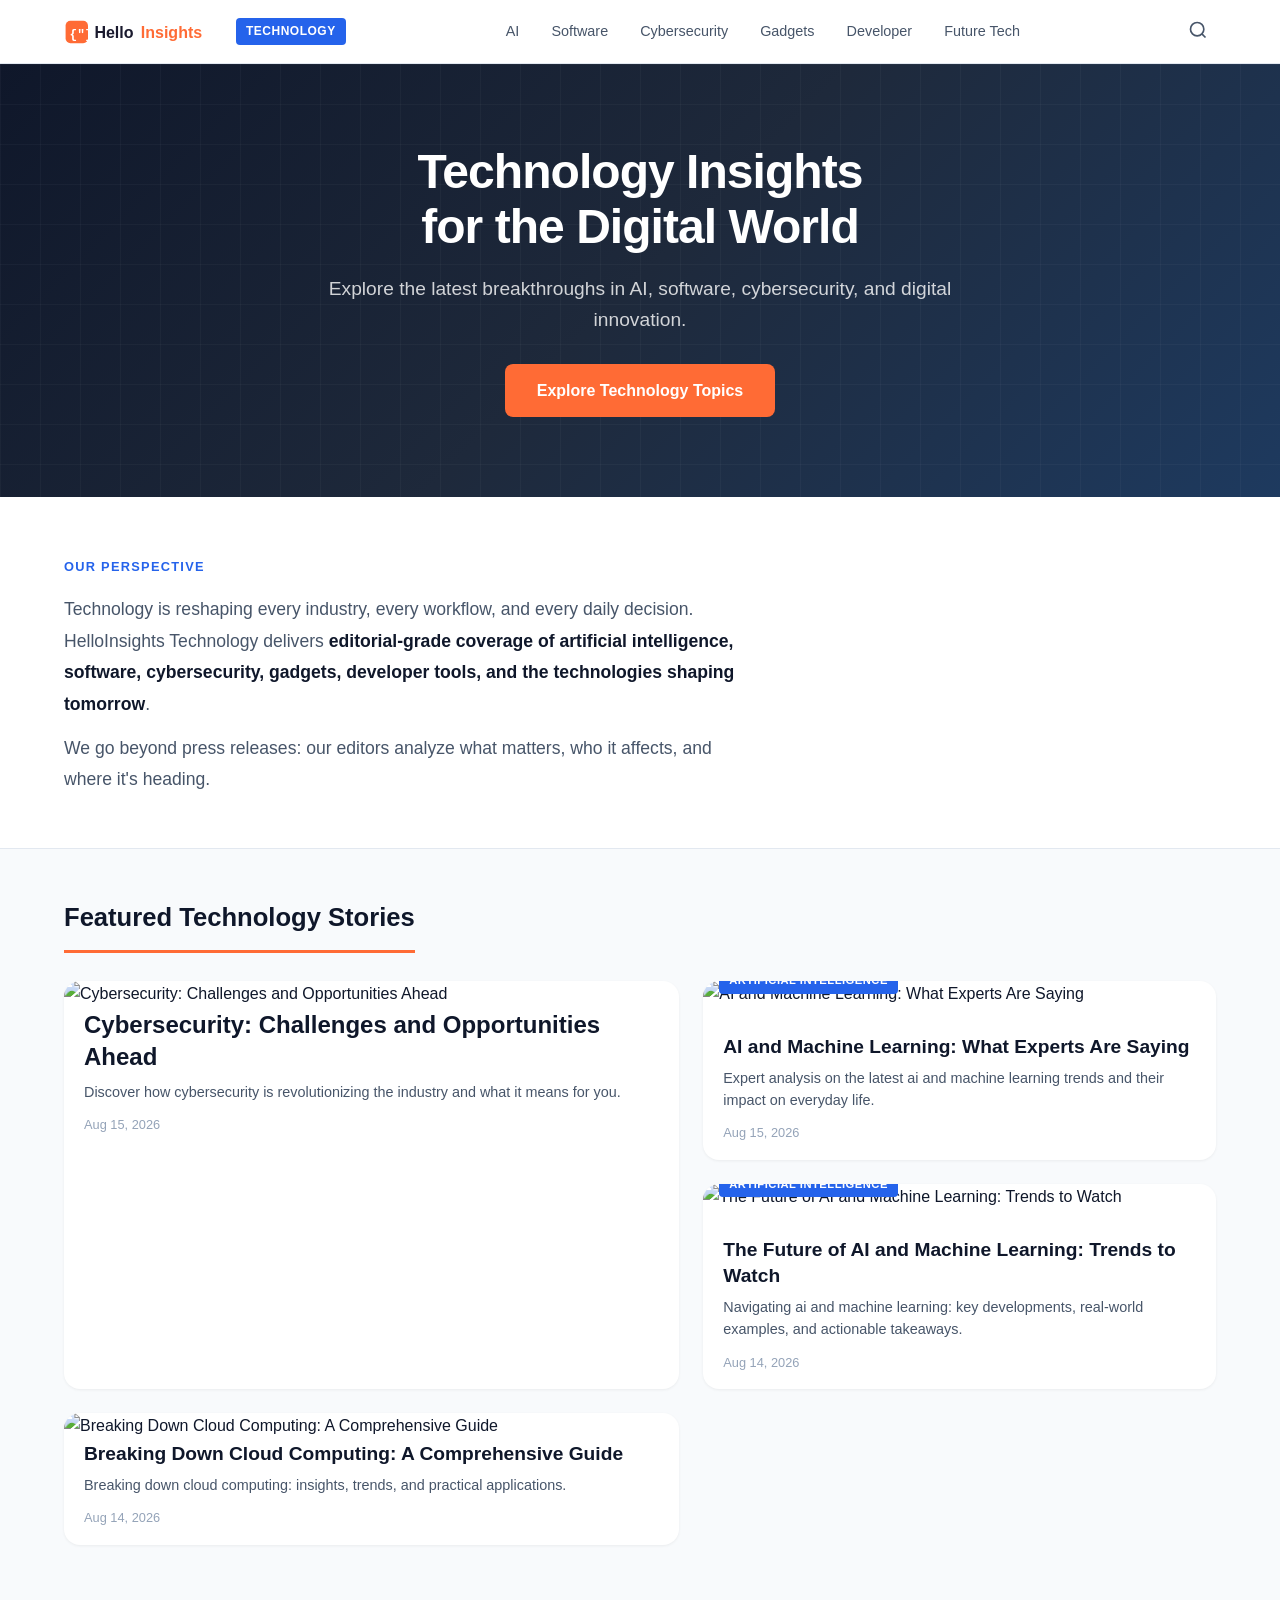
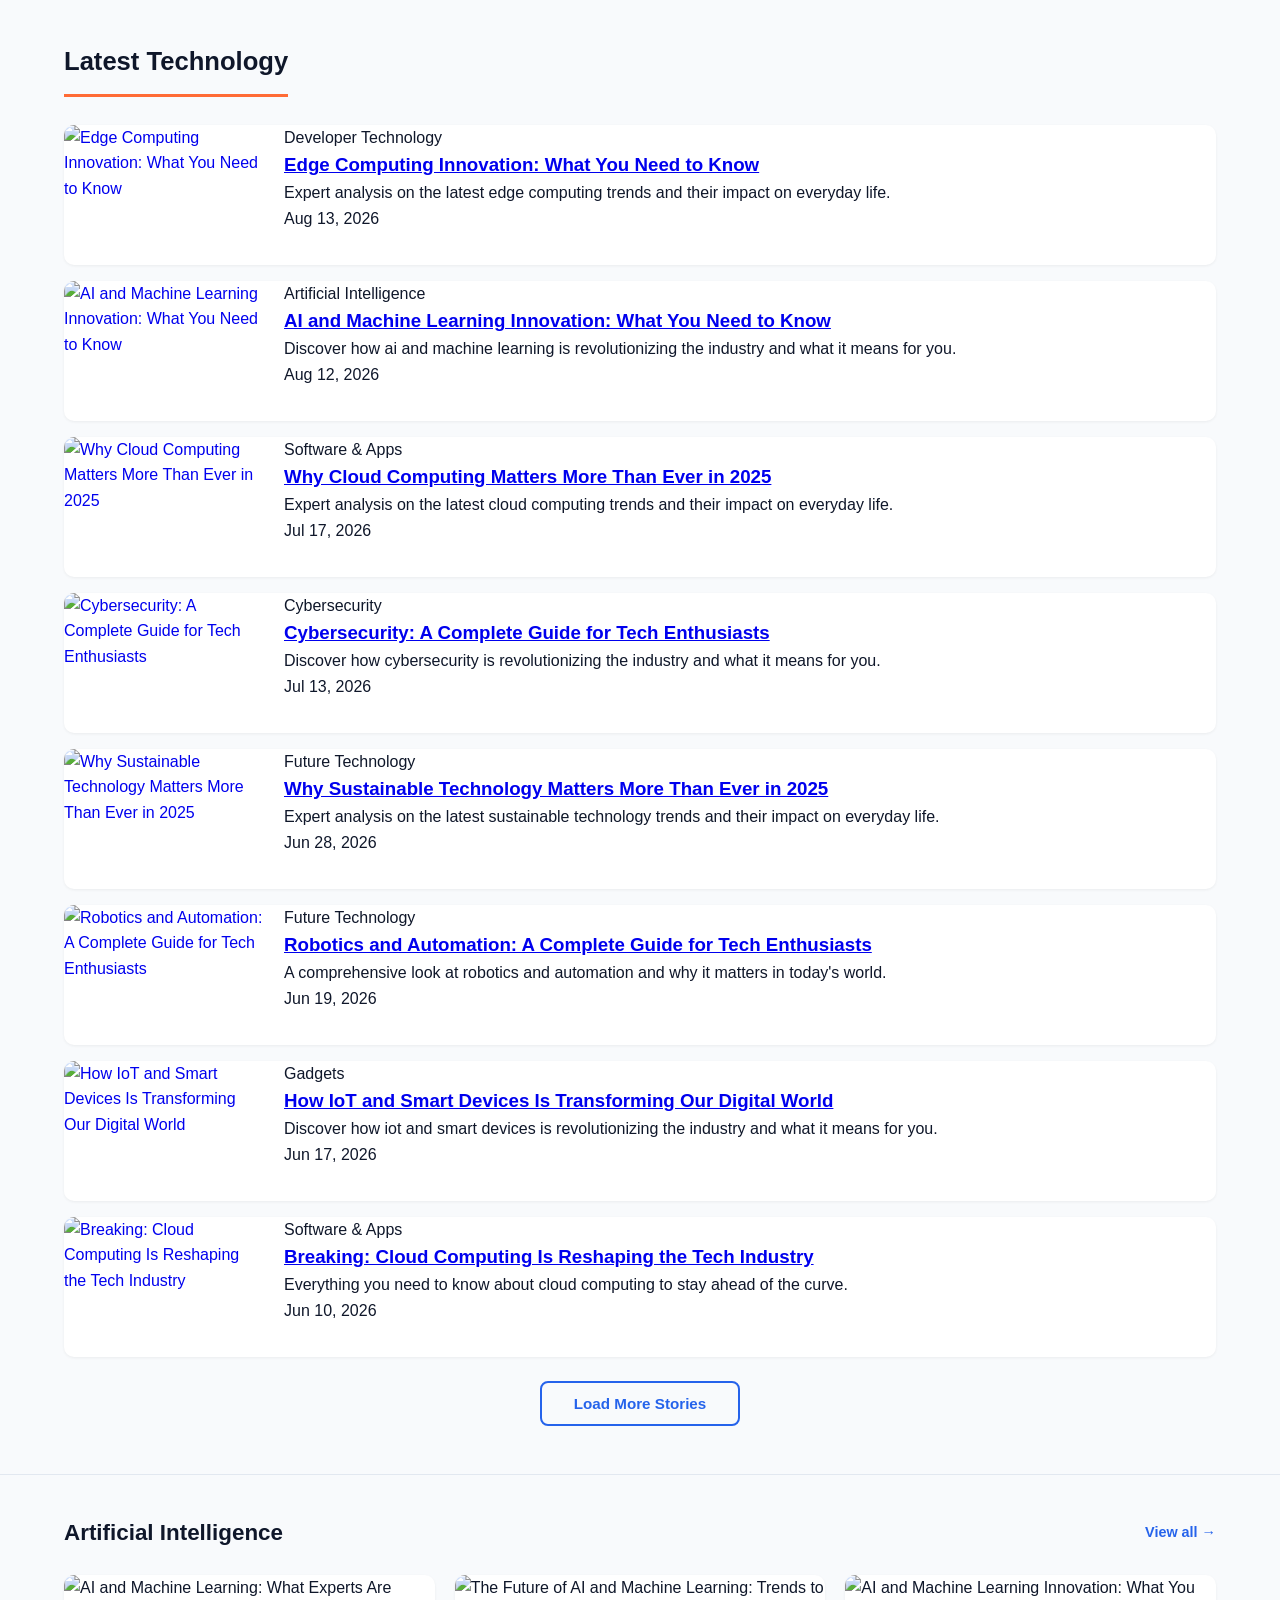
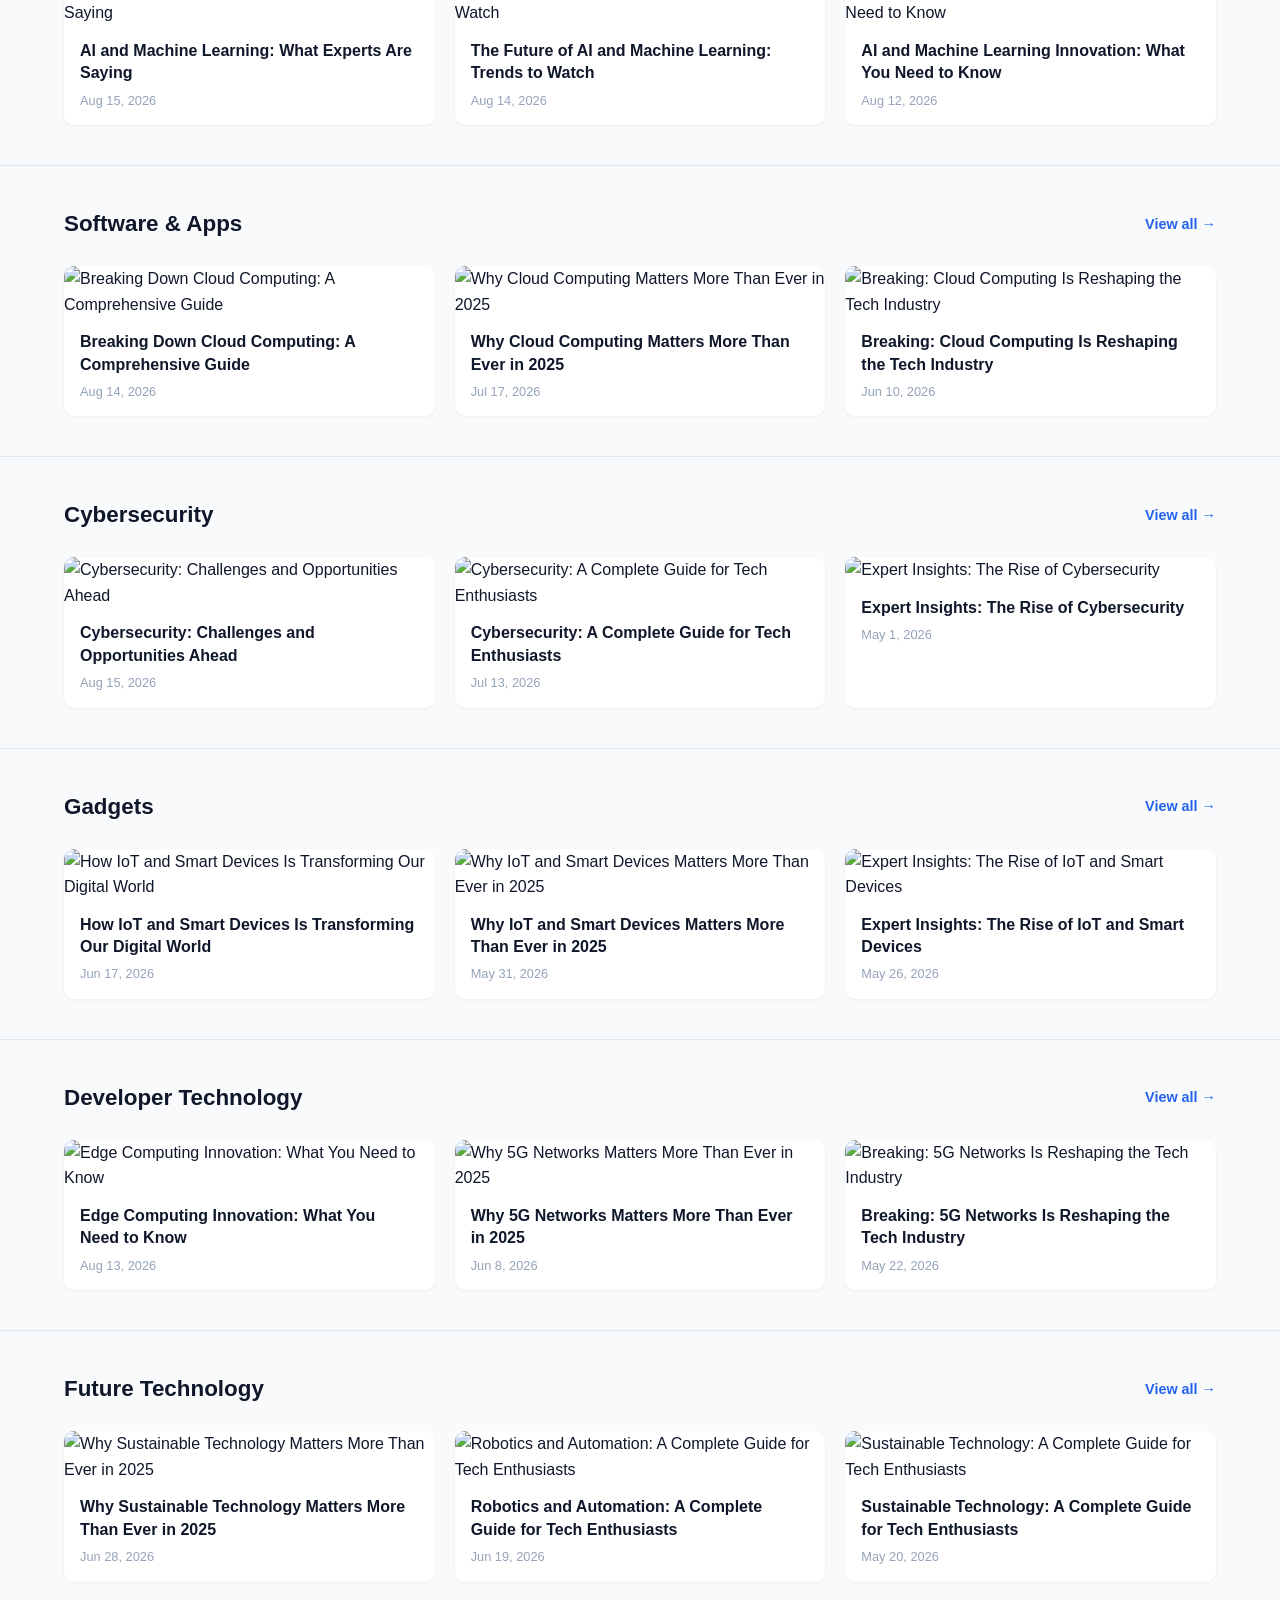
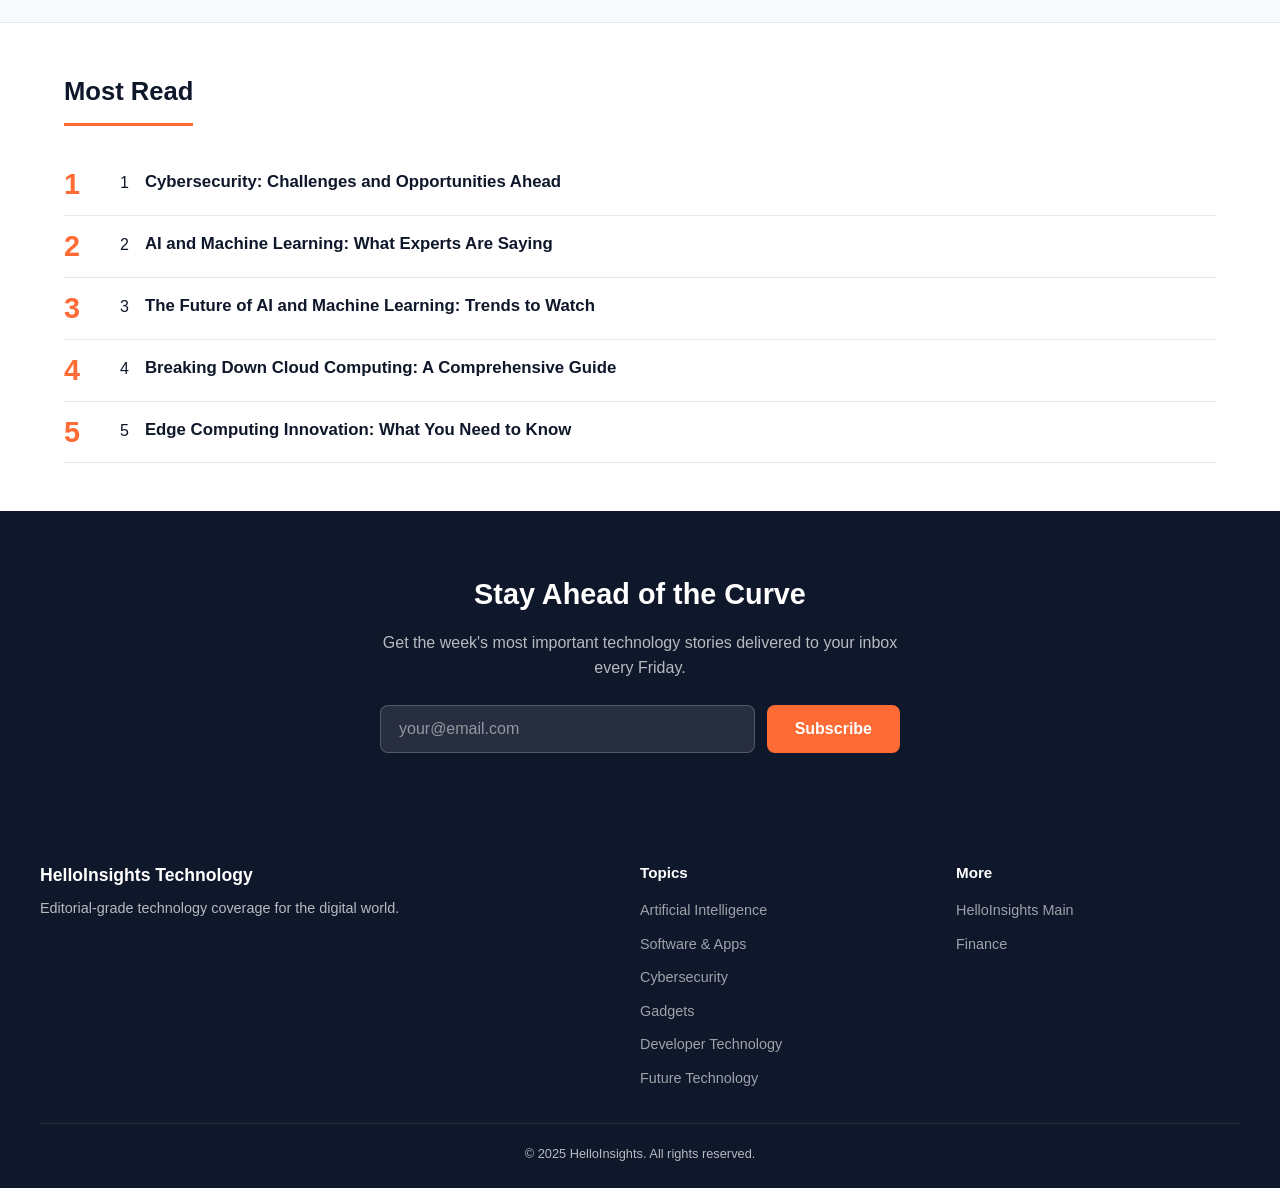
==== commit 61509276: "Add files via upload" ====
--- a/article.html
+++ b/article.html
@@ -2,714 +2,324 @@
 <html lang="en">
 <head>
     <meta charset="UTF-8">
-    <link rel="icon" href="data:image/svg+xml,%3Csvg xmlns='http://www.w3.org/2000/svg' viewBox='0 0 32 32'%3E%3Crect width='32' height='32' rx='6' fill='%23ff6b35'/%3E%3Ctext x='16' y='23' text-anchor='middle' fill='white' font-family='Arial,sans-serif' font-weight='bold' font-size='22'%3EH%3C/text%3E%3C/svg%3E" />
     <meta name="viewport" content="width=device-width, initial-scale=1.0">
-    <meta name="description" content="Read the latest insights and articles on HelloInsights.">
-    <title>Article - HelloInsights</title>
-    <link rel="preconnect" href="https://fonts.googleapis.com">
-    <link rel="preconnect" href="https://fonts.gstatic.com" crossorigin>
-    <link rel="preconnect" href="https://images.unsplash.com">
-    <link rel="dns-prefetch" href="https://images.unsplash.com">
-    <!-- ============ Subdomain Config (must run early) ============ -->
+    <title id="pageTitle">Article | HelloInsights Technology</title>
+    <meta name="description" id="metaDesc" content="Technology article from HelloInsights.">
+    <link rel="canonical" id="canonicalUrl" href="https://technology.helloinsights.online/">
+    <!-- OG -->
+    <meta property="og:type" content="article">
+    <meta property="og:title" id="ogTitle" content="Article | HelloInsights Technology">
+    <meta property="og:description" id="ogDesc" content="">
+    <meta property="og:url" id="ogUrl" content="https://technology.helloinsights.online/">
+    <meta property="og:site_name" content="HelloInsights Technology">
+    <meta property="og:image" id="ogImage" content="">
+    <!-- Twitter -->
+    <meta name="twitter:card" content="summary_large_image">
+    <meta name="twitter:title" id="twTitle" content="">
+    <meta name="twitter:description" id="twDesc" content="">
+    <!-- Preconnect -->
+    <link rel="preconnect" href="https://images.unsplash.com" crossorigin>
+    <!-- Config -->
+    <script src="site-config.js"></script>
+    <link rel="stylesheet" href="style.css">
+    <!-- JSON-LD -->
+    <script type="application/ld+json" id="jsonldArticle">
+    {"@context":"https://schema.org","@type":"Article","headline":"","datePublished":"","image":"","author":{"@type":"Organization","name":"HelloInsights"},"publisher":{"@type":"Organization","name":"HelloInsights Technology"}}
+    </script>
+    <script type="application/ld+json" id="jsonldBreadcrumb">
+    {"@context":"https://schema.org","@type":"BreadcrumbList","itemListElement":[{"@type":"ListItem","position":1,"name":"Technology","item":"https://technology.helloinsights.online/"}]}
+    </script>
+</head>
+<body>
+    <!-- Header -->
+    <header class="tech-header" id="siteHeader">
+        <div class="header-inner">
+            <a href="/" class="tech-logo">
+                <svg viewBox="0 0 200 40" xmlns="http://www.w3.org/2000/svg" width="160" height="32">
+                    <rect x="2" y="6" width="28" height="28" rx="6" fill="#ff6b35"/>
+                    <text x="7" y="27" font-size="16" font-weight="900" fill="#fff" font-family="monospace">{"}"}</text>
+                    <text x="38" y="28" font-size="20" font-weight="800" fill="#1a1a2e" font-family="-apple-system, sans-serif">Hello</text>
+                    <text x="96" y="28" font-size="20" font-weight="800" fill="#ff6b35" font-family="-apple-system, sans-serif">Insights</text>
+                </svg>
+                <span class="header-badge">Technology</span>
+            </a>
+            <nav class="tech-nav" id="mainNav">
+                <a href="index.html?cat=ai">AI</a>
+                <a href="index.html?cat=software">Software</a>
+                <a href="index.html?cat=cybersecurity">Cybersecurity</a>
+                <a href="index.html?cat=gadgets">Gadgets</a>
+                <a href="index.html?cat=developer">Developer</a>
+                <a href="index.html?cat=future-tech">Future Tech</a>
+            </nav>
+            <div class="header-actions">
+                <button class="menu-toggle" id="menuToggle" aria-label="Menu">
+                    <span></span><span></span><span></span>
+                </button>
+            </div>
+        </div>
+    </header>
+
+    <!-- Breadcrumb -->
+    <nav class="tech-breadcrumb" id="breadcrumb">
+        <a href="/">Technology</a> &rsaquo;
+        <a href="#" id="breadcrumbCat">Category</a> &rsaquo;
+        <span id="breadcrumbTitle">Article</span>
+    </nav>
+
+    <!-- Article Hero -->
+    <article class="tech-article">
+        <div class="article-hero-wrap">
+            <img id="articleHeroImg" src="" alt="" loading="eager" fetchpriority="high" width="1200" height="675">
+        </div>
+        <div class="article-content-wrap">
+            <div class="article-meta-top">
+                <a href="#" class="article-cat-link" id="articleCatLink">Category</a>
+                <time id="articleDate" datetime=""></time>
+            </div>
+            <h1 id="articleTitle" class="article-h1"></h1>
+            <p class="article-lead" id="articleLead"></p>
+
+            <!-- Ad: article-banner-top -->
+            <div class="ad-slot" id="ad-article-banner-top" data-ad-slot="article-banner-top"></div>
+
+            <!-- Article Content -->
+            <div class="article-body" id="articleBody"></div>
+
+            <!-- Ad: article-banner-mid -->
+            <div class="ad-slot" id="ad-article-banner-mid" data-ad-slot="article-banner-mid"></div>
+
+            <!-- Share -->
+            <div class="share-section">
+                <h4>Share this story</h4>
+                <div class="share-buttons">
+                    <a href="#" class="share-btn twitter" id="shareTwitter" target="_blank" rel="noopener">Twitter</a>
+                    <a href="#" class="share-btn facebook" id="shareFacebook" target="_blank" rel="noopener">Facebook</a>
+                    <a href="#" class="share-btn linkedin" id="shareLinkedIn" target="_blank" rel="noopener">LinkedIn</a>
+                </div>
+            </div>
+
+            <!-- Related Stories -->
+            <section class="related-section" id="relatedSection">
+                <h2>Related Stories</h2>
+                <div class="related-grid" id="relatedGrid"></div>
+            </section>
+
+            <!-- Explore Topics -->
+            <section class="explore-topics-section">
+                <h2>Explore Topics</h2>
+                <div class="topics-pills" id="topicsPills"></div>
+            </section>
+
+            <!-- Back to Home -->
+            <div class="back-home">
+                <a href="/">&larr; Back to Technology</a>
+            </div>
+        </div>
+    </article>
+
+    <!-- Footer -->
+    <footer class="tech-footer">
+        <div class="footer-inner">
+            <div class="footer-brand">
+                <strong>HelloInsights Technology</strong>
+                <p>Editorial-grade technology coverage for the digital world.</p>
+            </div>
+            <div class="footer-col">
+                <h4>Topics</h4>
+                <ul id="footerTopics"></ul>
+            </div>
+            <div class="footer-col">
+                <h4>More</h4>
+                <ul>
+                    <li><a href="https://helloinsights.online" target="_blank">HelloInsights Main</a></li>
+                    <li><a href="https://finance.helloinsights.online" target="_blank">Finance</a></li>
+                </ul>
+            </div>
+        </div>
+        <div class="footer-bottom">
+            <p>&copy; 2025 HelloInsights. All rights reserved.</p>
+        </div>
+    </footer>
+
+    <!-- Ads -->
+    <script src="ads-config.js"></script>
+    <script src="ads.js"></script>
+
     <script>
     (function() {
-        var hostname = window.location.hostname;
-        var subdomain = '';
-        var parts = hostname.split('.');
-        if (parts.length > 2 && parts[0] !== 'www') {
-            subdomain = parts[0];
+        'use strict';
+        var params = new URLSearchParams(window.location.search);
+        var articleId = params.get('id');
+        if (!articleId) { window.location.href = '/'; return; }
+
+        var allArticles = [];
+        var jsonFile = (typeof SITE_CONFIG !== 'undefined') ? SITE_CONFIG.jsonFile : 'technology-index.json';
+        var fullJsonFile = (typeof SITE_CONFIG !== 'undefined') ? SITE_CONFIG.fullArticleJson : 'articles-technology.json';
+        var base = 'https://technology.helloinsights.online';
+
+        // Load index first, then full article data
+        Promise.all([
+            fetch(jsonFile, {cache:'no-cache'}).then(function(r){return r.json();}),
+            fetch(fullJsonFile, {cache:'no-cache'}).then(function(r){return r.json();}).catch(function(){return null;})
+        ]).then(function(results) {
+            var indexData = results[0];
+            var fullData = results[1];
+            allArticles = indexData.articles || [];
+
+            // Find article in index
+            var article = allArticles.find(function(a) { return String(a.id) === String(articleId); });
+
+            if (!article) { window.location.href = '/'; return; }
+
+            // Try to get full content from articles JSON
+            var content = '';
+            if (fullData && fullData.articles) {
+                var full = fullData.articles.find(function(a) { return String(a.id) === String(articleId); });
+                if (full) content = full.content || '';
+            }
+
+            // Render
+            renderArticle(article, content);
+            renderRelated(article);
+            renderExploreTopics(article);
+            renderFooter();
+        }).catch(function(err) {
+            console.error('Load error:', err);
+        });
+
+        function renderArticle(art, content) {
+            var imgUrl = art.image || SITE_CONFIG.fallbackImage;
+            // Fix image size for hero
+            imgUrl = imgUrl.replace(/w=\d+/, 'w=1200').replace(/h=\d+/, 'h=675');
+
+            var catUrl = SITE_CONFIG.categoryUrlMap[art.subcategory] || '/';
+            var catName = art.category || '';
+            var articleUrl = base + '/article.html?id=' + encodeURIComponent(art.id);
+
+            // Meta
+            var titleText = art.title + ' | HelloInsights Technology';
+            var descText = art.excerpt || art.title;
+            document.title = titleText;
+            document.getElementById('metaDesc').setAttribute('content', descText);
+            document.getElementById('canonicalUrl').setAttribute('href', articleUrl);
+            document.getElementById('ogTitle').setAttribute('content', titleText);
+            document.getElementById('ogDesc').setAttribute('content', descText);
+            document.getElementById('ogUrl').setAttribute('content', articleUrl);
+            document.getElementById('ogImage').setAttribute('content', imgUrl);
+            document.getElementById('twTitle').setAttribute('content', titleText);
+            document.getElementById('twDesc').setAttribute('content', descText);
+
+            // JSON-LD Article
+            var jsonld = {
+                "@context": "https://schema.org",
+                "@type": "Article",
+                "headline": art.title,
+                "datePublished": art.date,
+                "image": imgUrl,
+                "description": descText,
+                "author": { "@type": "Organization", "name": "HelloInsights" },
+                "publisher": { "@type": "Organization", "name": "HelloInsights Technology", "logo": { "@type": "ImageObject", "url": base + "/style.css" } },
+                "mainEntityOfPage": { "@type": "WebPage", "@id": articleUrl }
+            };
+            document.getElementById('jsonldArticle').textContent = JSON.stringify(jsonld);
+
+            // Breadcrumb JSON-LD
+            var bcl = {
+                "@context": "https://schema.org",
+                "@type": "BreadcrumbList",
+                "itemListElement": [
+                    { "@type": "ListItem", "position": 1, "name": "Technology", "item": base + "/" },
+                    { "@type": "ListItem", "position": 2, "name": catName, "item": base + catUrl },
+                    { "@type": "ListItem", "position": 3, "name": art.title, "item": articleUrl }
+                ]
+            };
+            document.getElementById('jsonldBreadcrumb').textContent = JSON.stringify(bcl);
+
+            // Breadcrumb nav
+            document.getElementById('breadcrumbCat').textContent = catName;
+            document.getElementById('breadcrumbCat').href = catUrl;
+            document.getElementById('breadcrumbTitle').textContent = art.title;
+
+            // Article elements
+            var heroImg = document.getElementById('articleHeroImg');
+            heroImg.src = imgUrl;
+            heroImg.alt = art.title;
+
+            document.getElementById('articleCatLink').textContent = catName;
+            document.getElementById('articleCatLink').href = catUrl;
+            document.getElementById('articleDate').textContent = fmtDate(art.date);
+            document.getElementById('articleDate').setAttribute('datetime', art.date);
+            document.getElementById('articleTitle').textContent = art.title;
+            document.getElementById('articleLead').textContent = art.excerpt || '';
+
+            // Body content
+            if (content) {
+                document.getElementById('articleBody').innerHTML = content;
+            } else {
+                document.getElementById('articleBody').innerHTML = '<p>' + esc(art.excerpt || art.title) + '</p>';
+            }
+
+            // Share buttons
+            var encodedUrl = encodeURIComponent(articleUrl);
+            var encodedTitle = encodeURIComponent(art.title);
+            document.getElementById('shareTwitter').href = 'https://twitter.com/intent/tweet?url=' + encodedUrl + '&text=' + encodedTitle;
+            document.getElementById('shareFacebook').href = 'https://www.facebook.com/sharer/sharer.php?u=' + encodedUrl;
+            document.getElementById('shareLinkedIn').href = 'https://www.linkedin.com/sharing/share-offsite/?url=' + encodedUrl;
         }
-        var subCategoryMap = {
-            'technology': 'technology',
-            'finance': 'finance',
-            'ai-tools': 'ai-tools',
-            'health-lifestyle': 'health-lifestyle'
-        };
-        window.SUBDOMAIN_CATEGORY = subCategoryMap[subdomain] || null;
-        window.IS_SUBDOMAIN = !!window.SUBDOMAIN_CATEGORY;
-        if (window.IS_SUBDOMAIN) {
-            var link = document.createElement('link');
-            link.rel = 'preload';
-            link.href = 'articles-' + window.SUBDOMAIN_CATEGORY + '.json';
-            link.as = 'fetch';
-            link.crossOrigin = 'anonymous';
-            document.head.appendChild(link);
+
+        function renderRelated(art) {
+            var related = allArticles.filter(function(a) {
+                return a.subcategory === art.subcategory && a.id !== art.id;
+            }).slice(0, 3);
+
+            if (related.length === 0) {
+                // Fallback: any other articles
+                related = allArticles.filter(function(a) { return a.id !== art.id; }).slice(0, 3);
+            }
+
+            var grid = document.getElementById('relatedGrid');
+            var html = '';
+            related.forEach(function(r) {
+                var imgUrl = r.image || SITE_CONFIG.fallbackImage;
+                html += '<article class="related-card">' +
+                    '<a href="/article.html?id=' + encodeURIComponent(r.id) + '">' +
+                    '<img src="' + imgUrl + '" alt="' + esc(r.title) + '" loading="lazy" decoding="async" width="480" height="270">' +
+                    '<h3>' + esc(r.title) + '</h3>' +
+                    '<time>' + fmtDate(r.date) + '</time>' +
+                    '</a></article>';
+            });
+            grid.innerHTML = html;
         }
+
+        function renderExploreTopics(art) {
+            var pills = document.getElementById('topicsPills');
+            var html = '';
+            SITE_CONFIG.subcategories.forEach(function(sub) {
+                var url = SITE_CONFIG.categoryUrlMap[sub.id] || '/' + sub.id + '/';
+                var isCurrent = sub.id === art.subcategory;
+                html += '<a href="' + url + '" class="topic-pill' + (isCurrent ? ' current' : '') + '">' + esc(sub.name) + '</a>';
+            });
+            pills.innerHTML = html;
+        }
+
+        function renderFooter() {
+            var ul = document.getElementById('footerTopics');
+            var html = '';
+            SITE_CONFIG.subcategories.forEach(function(sub) {
+                var url = SITE_CONFIG.categoryUrlMap[sub.id] || '/' + sub.id + '/';
+                html += '<li><a href="' + url + '">' + esc(sub.name) + '</a></li>';
+            });
+            ul.innerHTML = html;
+        }
+
+        // Mobile menu
+        document.getElementById('menuToggle').addEventListener('click', function() {
+            document.getElementById('mainNav').classList.toggle('nav-open');
+        });
+
+        function fmtDate(d) { try { return new Date(d).toLocaleDateString('en-US',{year:'numeric',month:'short',day:'numeric'}); } catch(e) { return d; } }
+        function esc(s) { if (!s) return ''; var d = document.createElement('div'); d.appendChild(document.createTextNode(s)); return d.innerHTML; }
     })();
-    </script>
-    <link rel="stylesheet" href="style.css">
-    <script src="ads-config.js" defer></script>
-    <script src="config-loader.js"></script>
-    <style>
-    /* ===== Internal Linking Sections ===== */
-    .link-section {
-        margin-top: 2.5rem;
-        padding-top: 2rem;
-        border-top: 1px solid #eee;
-    }
-    .link-section-header {
-        display: flex;
-        align-items: center;
-        gap: 0.6rem;
-        margin-bottom: 1.5rem;
-    }
-    .link-section-header h2 {
-        font-size: 1.35rem;
-        font-weight: 700;
-        color: var(--text-dark);
-        margin: 0;
-    }
-    .link-section-header .section-icon {
-        width: 32px;
-        height: 32px;
-        background: rgba(255,107,53,0.1);
-        border-radius: 8px;
-        display: flex;
-        align-items: center;
-        justify-content: center;
-        font-size: 1rem;
-        flex-shrink: 0;
-    }
-
-    /* --- 1. Related Articles: card grid with image --- */
-    .related-grid {
-        display: grid;
-        grid-template-columns: repeat(3, 1fr);
-        gap: 1.5rem;
-    }
-    .related-card {
-        background: var(--white);
-        border-radius: 12px;
-        box-shadow: 0 2px 10px rgba(0,0,0,0.08);
-        overflow: hidden;
-        text-decoration: none;
-        color: inherit;
-        transition: all 0.3s ease;
-        display: flex;
-        flex-direction: column;
-    }
-    .related-card:hover {
-        transform: translateY(-6px);
-        box-shadow: 0 4px 20px rgba(0,0,0,0.12);
-    }
-    .related-card-img {
-        width: 100%;
-        aspect-ratio: 16/9;
-        object-fit: cover;
-        display: block;
-    }
-    .related-card-body {
-        padding: 1.2rem 1.3rem;
-        flex: 1;
-        display: flex;
-        flex-direction: column;
-    }
-    .related-card-cat {
-        display: inline-block;
-        background: rgba(255,107,53,0.1);
-        color: #ff6b35;
-        padding: 0.2rem 0.7rem;
-        border-radius: 5px;
-        font-size: 0.75rem;
-        font-weight: 600;
-        text-transform: uppercase;
-        letter-spacing: 0.5px;
-        margin-bottom: 0.6rem;
-        width: fit-content;
-    }
-    .related-card-title {
-        font-size: 1rem;
-        font-weight: 600;
-        color: #333;
-        line-height: 1.4;
-        margin: 0 0 0.5rem;
-        display: -webkit-box;
-        -webkit-line-clamp: 2;
-        -webkit-box-orient: vertical;
-        overflow: hidden;
-    }
-    .related-card:hover .related-card-title {
-        color: #ff6b35;
-    }
-    .related-card-date {
-        font-size: 0.8rem;
-        color: #999;
-        margin-top: auto;
-    }
-
-    /* --- 2. Popular This Week: horizontal cards with thumbnail --- */
-    .popular-grid {
-        display: grid;
-        grid-template-columns: repeat(2, 1fr);
-        gap: 1.2rem;
-    }
-    .popular-card {
-        background: var(--white);
-        border-radius: 12px;
-        box-shadow: 0 2px 10px rgba(0,0,0,0.08);
-        overflow: hidden;
-        text-decoration: none;
-        color: inherit;
-        display: flex;
-        align-items: stretch;
-        transition: all 0.3s ease;
-    }
-    .popular-card:hover {
-        transform: translateY(-4px);
-        box-shadow: 0 4px 20px rgba(0,0,0,0.12);
-    }
-    .popular-card-thumb {
-        width: 140px;
-        min-height: 120px;
-        object-fit: cover;
-        flex-shrink: 0;
-    }
-    .popular-card-body {
-        padding: 1rem 1.2rem;
-        flex: 1;
-        display: flex;
-        flex-direction: column;
-        justify-content: center;
-        min-width: 0;
-    }
-    .popular-card-cat {
-        font-size: 0.72rem;
-        font-weight: 600;
-        color: #ff6b35;
-        text-transform: uppercase;
-        letter-spacing: 0.5px;
-        margin-bottom: 0.35rem;
-    }
-    .popular-card-title {
-        font-size: 0.95rem;
-        font-weight: 600;
-        color: #333;
-        line-height: 1.4;
-        margin: 0 0 0.35rem;
-        display: -webkit-box;
-        -webkit-line-clamp: 2;
-        -webkit-box-orient: vertical;
-        overflow: hidden;
-    }
-    .popular-card:hover .popular-card-title {
-        color: #ff6b35;
-    }
-    .popular-card-date {
-        font-size: 0.78rem;
-        color: #999;
-    }
-
-    /* --- 3. Recommended Reading: numbered list --- */
-    .recommended-list {
-        list-style: none;
-        padding: 0;
-        margin: 0;
-        counter-reset: rec-counter;
-    }
-    .recommended-list li {
-        counter-increment: rec-counter;
-        padding: 0;
-        border-bottom: 1px solid #f0f0f0;
-    }
-    .recommended-list li:last-child {
-        border-bottom: none;
-    }
-    .recommended-list a {
-        display: flex;
-        align-items: center;
-        gap: 1rem;
-        padding: 1rem 1.2rem;
-        text-decoration: none;
-        color: inherit;
-        border-radius: 10px;
-        transition: all 0.25s ease;
-    }
-    .recommended-list a:hover {
-        background: rgba(255,107,53,0.04);
-    }
-    .rec-number {
-        flex-shrink: 0;
-        width: 32px;
-        height: 32px;
-        background: linear-gradient(135deg, #ff6b35, #ff8f65);
-        color: #fff;
-        border-radius: 8px;
-        display: flex;
-        align-items: center;
-        justify-content: center;
-        font-size: 0.85rem;
-        font-weight: 700;
-    }
-    .rec-info {
-        flex: 1;
-        min-width: 0;
-    }
-    .rec-title {
-        font-size: 0.95rem;
-        font-weight: 600;
-        color: #333;
-        line-height: 1.4;
-        margin: 0 0 0.2rem;
-        white-space: nowrap;
-        overflow: hidden;
-        text-overflow: ellipsis;
-    }
-    .recommended-list a:hover .rec-title {
-        color: #ff6b35;
-    }
-    .rec-meta {
-        font-size: 0.78rem;
-        color: #999;
-    }
-    .rec-arrow {
-        flex-shrink: 0;
-        color: #ccc;
-        font-size: 1.1rem;
-        transition: color 0.2s;
-    }
-    .recommended-list a:hover .rec-arrow {
-        color: #ff6b35;
-    }
-
-    /* --- Responsive --- */
-    @media (max-width: 1024px) {
-        .related-grid { grid-template-columns: repeat(2, 1fr); }
-    }
-    @media (max-width: 768px) {
-        .link-section { margin-top: 2rem; padding-top: 1.5rem; }
-        .link-section-header h2 { font-size: 1.15rem; }
-        .related-grid { grid-template-columns: 1fr; gap: 1.2rem; }
-        .popular-grid { grid-template-columns: 1fr; }
-        .popular-card-thumb { width: 110px; min-height: 100px; }
-        .popular-card-body { padding: 0.8rem 1rem; }
-        .popular-card-title { font-size: 0.9rem; }
-        .recommended-list a { padding: 0.8rem 0.5rem; }
-        .rec-title { font-size: 0.9rem; }
-    }
-    @media (max-width: 480px) {
-        .popular-card { flex-direction: column; }
-        .popular-card-thumb { width: 100%; height: 160px; aspect-ratio: 16/9; }
-        .popular-card-body { padding: 1rem; }
-    }
-    /* ===== Article Hero Image — Constrained to content width ===== */
-    .article-hero{max-width:720px;margin:1.5rem auto 0;text-align:center;}
-    .article-hero img{width:100%;max-width:720px;height:auto;border-radius:12px;display:block;}
-    @media(max-width:768px){.article-hero{margin:1rem auto 0;}.article-hero img{border-radius:8px;}}
-    /* ===== Ad Slot Placeholders ===== */
-    .ad-slot{margin:1.2rem auto;text-align:center;min-height:250px;display:flex;align-items:center;justify-content:center;}
-    @media(max-width:768px){.ad-slot{min-height:200px;margin:0.8rem auto;}}
-    .article-ad-mid{max-width:720px;margin:1.5rem auto;}
-    </style>
-</head>
-<body>
-    <header class="header">
-        <div class="header-content">
-            <a href="index.html" class="logo">
-<svg xmlns="http://www.w3.org/2000/svg" viewBox="0 0 180 58" width="180" height="58" role="img" aria-label="HelloInsights logo" style="max-height:3rem;width:auto;display:block;">
-  <defs>
-    <linearGradient id="orange" x1="0" y1="0" x2="0.9" y2="1">
-      <stop offset="0%" stop-color="#FFB13B"/>
-      <stop offset="100%" stop-color="#FF4B12"/>
-    </linearGradient>
-    <linearGradient id="hello" x1="0" y1="0" x2="0" y2="1">
-      <stop offset="0%" stop-color="#1B252B"/>
-      <stop offset="100%" stop-color="#111A20"/>
-    </linearGradient>
-  </defs>
-  <path d="M7.2 11.5 C7.2 8.3 9.8 5.8 13 5.8 H39.3 C42.5 5.8 45 8.3 45 11.5 V36.8 C45 40 42.5 42.5 39.3 42.5 H22.2 L16.5 47.3 C15.8 47.9 14.7 47.4 14.7 46.5 V42.5 H13 C9.8 42.5 7.2 40 7.2 36.8 Z" fill="url(#orange)"/>
-  <path d="M15.4 12.7 H20.8 V21.2 H28.8 V12.7 H34.2 V35.5 H28.8 V26.4 H20.8 V35.5 H15.4 Z" fill="#FFFFFF"/>
-  <g fill="#FF9B27">
-    <rect x="36.3" y="4.2" width="2.2" height="2.2" rx="0.35"/>
-    <rect x="42.0" y="2.8" width="1.9" height="1.9" rx="0.3"/>
-    <rect x="39.4" y="7.5" width="2.0" height="2.0" rx="0.3"/>
-    <rect x="45.0" y="6.3" width="1.6" height="1.6" rx="0.25"/>
-    <rect x="35.0" y="9.1" width="1.6" height="1.6" rx="0.25"/>
-    <rect x="42.5" y="10.5" width="2.0" height="2.0" rx="0.3"/>
-    <rect x="46.8" y="11.8" width="1.4" height="1.4" rx="0.2"/>
-    <rect x="38.2" y="13.1" width="1.5" height="1.5" rx="0.2"/>
-  </g>
-  <text x="53.5" y="35.2" font-family="Arial, Helvetica, sans-serif" font-size="17.2" font-weight="700" letter-spacing="-0.75" fill="url(#hello)">Hello</text>
-  <text x="100.5" y="35.2" font-family="Arial, Helvetica, sans-serif" font-size="17.2" font-weight="700" letter-spacing="-0.75" fill="#FF4B12">Insights</text>
-</svg>
-            </a>
-            <div class="menu-toggle" onclick="toggleMenu()">
-                <span></span><span></span><span></span>
-            </div>
-            <div class="nav-container" id="navContainer">
-                <nav>
-                    <ul class="nav" id="navList"></ul>
-                </nav>
-                <div class="search-box">
-                    <input type="text" placeholder="Search articles..." id="searchInput">
-                    <button type="button" id="searchBtn">🔍</button>
-                </div>
-            </div>
-        </div>
-    </header>
-    <main class="container">
-        <!-- Ad: Article Banner Top -->
-        <div class="ad-slot" data-ad-slot="article-banner-top"></div>
-        <article class="article-detail" id="articleDetail">
-            <div class="loading" id="loading"></div>
-        </article>
-        <!-- Ad: Article Banner Mid -->
-        <div class="ad-slot article-ad-mid" data-ad-slot="article-banner-mid"></div>
-
-        <!-- ========================================== -->
-        <!-- Internal Linking: 3 Sections               -->
-        <!-- ========================================== -->
-
-        <!-- 1. Related Articles (same category, card grid) -->
-        <section class="link-section" id="relatedSection">
-            <div class="link-section-header">
-                <div class="section-icon">📌</div>
-                <h2>Related Articles</h2>
-            </div>
-            <div class="related-grid" id="relatedGrid"></div>
-        </section>
-
-        <!-- 2. Popular This Week (most recent, horizontal cards) -->
-        <section class="link-section" id="popularSection">
-            <div class="link-section-header">
-                <div class="section-icon">🔥</div>
-                <h2>Popular This Week</h2>
-            </div>
-            <div class="popular-grid" id="popularGrid"></div>
-        </section>
-
-        <!-- Ad removed: interstitial moved to index page -->
-
-        <!-- 3. Recommended Reading (cross-category, numbered list) -->
-        <section class="link-section" id="recommendedSection">
-            <div class="link-section-header">
-                <div class="section-icon">💡</div>
-                <h2>Recommended Reading</h2>
-            </div>
-            <ol class="recommended-list" id="recommendedList"></ol>
-        </section>
-
-        <!-- Ad removed: anchor moved to index page -->
-    </main>
-    <footer class="footer">
-        <div class="footer-content">
-            <div class="footer-section">
-                <h4>About HelloInsights</h4>
-                <p id="footerAbout">Your trusted source for the latest insights in Technology, Finance, AI Tools, and Health & Lifestyle.</p>
-            </div>
-            <div class="footer-section">
-                <h4>Quick Links</h4>
-                <ul id="footerNav"></ul>
-            </div>
-            <div class="footer-section">
-                <h4>Legal</h4>
-                <ul>
-                    <li><a href="about.html">About Us</a></li>
-                    <li><a href="contact.html">Contact Us</a></li>
-                    <li><a href="privacy.html">Privacy Policy</a></li>
-                    <li><a href="terms.html">Terms of Service</a></li>
-                </ul>
-            </div>
-        </div>
-        <div class="footer-bottom">
-            <p>&copy; <script>document.write(new Date().getFullYear())</script> HelloInsights. All rights reserved.</p>
-        </div>
-    </footer>
-    <button class="back-to-top" id="backToTop" onclick="scrollToTop()">↑</button>
-    <script>
-    // ==========================================
-    // Subdomain-based Navigation & Content
-    // ==========================================
-    var categoryNames = {
-        'technology': 'Technology', 'finance': 'Finance',
-        'ai-tools': 'AI Tools', 'health-lifestyle': 'Health & Lifestyle'
-    };
-    function renderNavigation() {
-        var navList = document.getElementById('navList');
-        if (!navList) return;
-        var html = '';
-        if (window.IS_SUBDOMAIN) {
-            var cat = window.SUBDOMAIN_CATEGORY;
-            html += '<li><a href="index.html" class="active">' + categoryNames[cat] + '</a></li>';
-        } else {
-            html += '<li><a href="index.html">All</a></li>';
-            html += '<li><a href="category.html?cat=technology">Technology</a></li>';
-            html += '<li><a href="category.html?cat=finance">Finance</a></li>';
-            html += '<li><a href="category.html?cat=ai-tools">AI Tools</a></li>';
-            html += '<li><a href="category.html?cat=health-lifestyle">Health & Lifestyle</a></li>';
-        }
-        navList.innerHTML = html;
-    }
-    function renderFooterNav() {
-        var footerNav = document.getElementById('footerNav');
-        var footerAbout = document.getElementById('footerAbout');
-        if (window.IS_SUBDOMAIN) {
-            var cat = window.SUBDOMAIN_CATEGORY;
-            if (footerNav) {
-                footerNav.innerHTML = '<li><a href="index.html">Home</a></li>' +
-                    '<li><a href="category.html?cat=' + cat + '">' + categoryNames[cat] + '</a></li>';
-            }
-            if (footerAbout) {
-                footerAbout.textContent = 'Your trusted source for the latest ' + categoryNames[cat] + ' news and insights.';
-            }
-        } else {
-            if (footerNav) {
-                footerNav.innerHTML = '<li><a href="index.html">Home</a></li>' +
-                    '<li><a href="category.html?cat=technology">Technology</a></li>' +
-                    '<li><a href="category.html?cat=finance">Finance</a></li>' +
-                    '<li><a href="category.html?cat=ai-tools">AI Tools</a></li>' +
-                    '<li><a href="category.html?cat=health-lifestyle">Health & Lifestyle</a></li>';
-            }
-        }
-    }
-    renderNavigation();
-    renderFooterNav();
-
-    // ==========================================
-    // Core Logic
-    // ==========================================
-    var defaultFallback = 'https://images.unsplash.com/photo-1518770660439-4636190af475?w=800&h=450&fit=crop&fm=webp&q=80';
-    var fallbackImages = {
-        'technology': 'https://images.unsplash.com/photo-1518770660439-4636190af475?w=800&h=450&fit=crop&fm=webp&q=80',
-        'finance': 'https://images.unsplash.com/photo-1611974789855-9c2a0a7236a3?w=800&h=450&fit=crop&fm=webp&q=80',
-        'ai-tools': 'https://images.unsplash.com/photo-1682687982501-1e58ab814714?w=800&h=450&fit=crop&fm=webp&q=80',
-        'health-lifestyle': 'https://images.unsplash.com/photo-1498837167922-ddd27525d352?w=800&h=450&fit=crop&fm=webp&q=80'
-    };
-
-    function buildCategoryNames(config) {
-        var names = {};
-        if (config && config.categories) {
-            for (var i = 0; i < config.categories.length; i++) {
-                names[config.categories[i].id] = config.categories[i].name;
-            }
-        } else {
-            names = { 'technology': 'Technology', 'finance': 'Finance', 'ai-tools': 'AI Tools', 'health-lifestyle': 'Health & Lifestyle' };
-        }
-        return names;
-    }
-    function getFallbackImage(category) {
-        return fallbackImages[category] || defaultFallback;
-    }
-    function formatDate(dateStr) {
-        if (!dateStr) return '';
-        var parts = dateStr.split('-');
-        if (parts.length === 3) {
-            var d = new Date(parts[0] + '-' + parts[1] + '-' + parts[2]);
-            var m = ['January','February','March','April','May','June','July','August','September','October','November','December'];
-            return m[d.getMonth()] + ' ' + d.getDate() + ', ' + d.getFullYear();
-        }
-        return '';
-    }
-
-    function renderArticle(article) {
-        var container = document.getElementById('articleDetail');
-        var loading = document.getElementById('loading');
-        if (loading) loading.remove();
-        var date = article.date ? formatDate(article.date) : '';
-        var catName = categoryNames[article.category] || article.category;
-        var fallbackImg = getFallbackImage(article.category);
-        var heroImg = article.image.replace(/w=\d+&h=\d+/, 'w=720&h=405');
-        var articleContent = article.content
-            ? article.content
-            : '<p>' + article.excerpt + '</p><p><em>This article is being updated. Check back soon for the full content.</em></p>';
-        container.innerHTML =
-            '<div class="article-hero">' +
-            '<img src="' + heroImg + '" alt="' + article.title + '" loading="eager" fetchpriority="high" onerror="this.src=\'' + fallbackImg.replace(/w=\d+&h=\d+/, 'w=720&h=405') + '\'">' +
-            '</div>' +
-            '<div class="article-body">' +
-            '<header class="article-header">' +
-            '<span class="card-category">' + catName + '</span>' +
-            '<h1>' + article.title + '</h1>' +
-            '<div class="article-meta">' +
-            '<span>' + date + '</span>' +
-            '</div>' +
-            '</header>' +
-            '<div class="article-content">' +
-            articleContent +
-            '</div>' +
-            '</div>';
-        var siteName = (siteConfig && siteConfig.siteName) ? siteConfig.siteName : 'HelloInsights';
-        document.title = article.title + ' - ' + siteName;
-    }
-
-    // ==========================================
-    // Internal Linking: 3 Sections
-    // ==========================================
-
-    // Helper: deduplicate by tracking used IDs
-    function buildUsedSet(currentId, arr) {
-        var s = {};
-        s[currentId] = true;
-        for (var i = 0; i < arr.length; i++) s[arr[i].id] = true;
-        return s;
-    }
-
-    // 1. Related Articles — same category, card grid with images
-    function renderRelated(currentArticle, allArticles) {
-        var related = allArticles.filter(function(a) {
-            return a.category === currentArticle.category && a.id !== currentArticle.id;
-        }).sort(function(a, b) { return (b.date || '').localeCompare(a.date || ''); }).slice(0, 3);
-
-        var section = document.getElementById('relatedSection');
-        if (related.length === 0) { section.style.display = 'none'; return; }
-
-        var grid = document.getElementById('relatedGrid');
-        var html = '';
-        var usedIds = buildUsedSet(currentArticle.id, related);
-        for (var i = 0; i < related.length; i++) {
-            var a = related[i];
-            var catName = categoryNames[a.category] || a.category;
-            var fb = getFallbackImage(a.category);
-            html += '<a class="related-card" href="article.html?id=' + a.id + '">' +
-                '<img class="related-card-img" src="' + a.image + '" alt="' + a.title + '" loading="lazy" decoding="async" onerror="this.src=\'' + fb + '\'">' +
-                '<div class="related-card-body">' +
-                '<span class="related-card-cat">' + catName + '</span>' +
-                '<p class="related-card-title">' + a.title + '</p>' +
-                '<div class="related-card-date">' + formatDate(a.date) + '</div>' +
-                '</div></a>';
-        }
-        grid.innerHTML = html;
-        return usedIds;
-    }
-
-    // 2. Popular This Week — most recent across all categories, horizontal cards
-    function renderPopular(currentArticle, allArticles, usedIds) {
-        var popular = allArticles.filter(function(a) {
-            return !usedIds[a.id];
-        }).sort(function(a, b) { return (b.date || '').localeCompare(a.date || ''); }).slice(0, 4);
-
-        var section = document.getElementById('popularSection');
-        if (popular.length === 0) { section.style.display = 'none'; return usedIds; }
-
-        var grid = document.getElementById('popularGrid');
-        var html = '';
-        for (var i = 0; i < popular.length; i++) {
-            var a = popular[i];
-            usedIds[a.id] = true;
-            var catName = categoryNames[a.category] || a.category;
-            var fb = getFallbackImage(a.category);
-            html += '<a class="popular-card" href="article.html?id=' + a.id + '">' +
-                '<img class="popular-card-thumb" src="' + a.image + '" alt="' + a.title + '" loading="lazy" decoding="async" onerror="this.src=\'' + fb + '\'">' +
-                '<div class="popular-card-body">' +
-                '<div class="popular-card-cat">' + catName + '</div>' +
-                '<p class="popular-card-title">' + a.title + '</p>' +
-                '<div class="popular-card-date">' + formatDate(a.date) + '</div>' +
-                '</div></a>';
-        }
-        grid.innerHTML = html;
-        return usedIds;
-    }
-
-    // 3. Recommended Reading — cross-category first, numbered list
-    function renderRecommended(currentArticle, allArticles, usedIds) {
-        // Prefer cross-category articles
-        var crossCat = allArticles.filter(function(a) {
-            return a.category !== currentArticle.category && !usedIds[a.id];
-        }).sort(function(a, b) { return (b.date || '').localeCompare(a.date || ''); });
-
-        // Fallback: fill from same category if needed
-        var sameCat = allArticles.filter(function(a) {
-            return a.category === currentArticle.category && !usedIds[a.id];
-        }).sort(function(a, b) { return (b.date || '').localeCompare(a.date || ''); });
-
-        var picks = [];
-        for (var i = 0; i < crossCat.length && picks.length < 3; i++) picks.push(crossCat[i]);
-        for (var j = 0; j < sameCat.length && picks.length < 5; j++) picks.push(sameCat[j]);
-
-        var section = document.getElementById('recommendedSection');
-        if (picks.length === 0) { section.style.display = 'none'; return; }
-
-        var list = document.getElementById('recommendedList');
-        var html = '';
-        for (var i = 0; i < picks.length; i++) {
-            var a = picks[i];
-            var catName = categoryNames[a.category] || a.category;
-            html += '<li>' +
-                '<a href="article.html?id=' + a.id + '">' +
-                '<span class="rec-number">' + (i + 1) + '</span>' +
-                '<div class="rec-info">' +
-                '<div class="rec-title">' + a.title + '</div>' +
-                '<div class="rec-meta">' + catName + ' · ' + formatDate(a.date) + '</div>' +
-                '</div>' +
-                '<span class="rec-arrow">→</span>' +
-                '</a></li>';
-        }
-        list.innerHTML = html;
-    }
-
-    function toggleMenu() {
-        var nav = document.getElementById('navContainer');
-        if (nav) nav.classList.toggle('active');
-    }
-    function scrollToTop() { window.scrollTo({ top: 0, behavior: 'smooth' }); }
-    window.addEventListener('scroll', function() {
-        var btn = document.getElementById('backToTop');
-        if (btn) btn.classList.toggle('visible', window.pageYOffset > 300);
-    });
-
-    async function loadArticle() {
-        // Step 1: Load config
-        await new Promise(function(resolve) {
-            loadSiteConfig(function(config) {
-                if (config) {
-                    categoryNames = buildCategoryNames(config);
-                } else {
-                    categoryNames = { 'technology': 'Technology', 'finance': 'Finance', 'ai-tools': 'AI Tools', 'health-lifestyle': 'Health & Lifestyle' };
-                }
-                resolve();
-            });
-        });
-
-        // Step 2: Get article ID
-        var urlParams = new URLSearchParams(window.location.search);
-        var articleId = parseInt(urlParams.get('id')) || 1;
-
-        // Step 3: Fetch all articles
-        try {
-            var allArticlesList = [];
-            var categories = ['technology', 'finance', 'ai-tools', 'health-lifestyle'];
-            var promises = categories.map(function(c) {
-                return fetch('articles-' + c + '.json', { cache: 'force-cache' })
-                    .then(function(r) {
-                        if (!r.ok) throw new Error('HTTP ' + r.status + ' loading articles-' + c + '.json');
-                        return r.json();
-                    })
-                    .then(function(d) { return d.articles || []; })
-                    .catch(function(err) { console.warn('Failed to load ' + c + ':', err.message); return []; });
-            });
-            var results = await Promise.all(promises);
-            for (var i = 0; i < results.length; i++) {
-                allArticlesList = allArticlesList.concat(results[i]);
-            }
-
-            var article = allArticlesList.find(function(a) { return a.id === articleId; });
-
-            // Fallback: if exact ID not found, show latest article from any category
-            if (!article && allArticlesList.length > 0) {
-                allArticlesList.sort(function(a, b) { return (b.date || '').localeCompare(a.date || ''); });
-                article = allArticlesList[0];
-                console.warn('Article ID ' + articleId + ' not found, falling back to latest article (ID: ' + article.id + ')');
-            }
-
-            if (!article) throw new Error('No articles available. Article ID ' + articleId + ' not found in any category index.');
-
-            // Sort all by date desc
-            allArticlesList.sort(function(a, b) { return (b.date || '').localeCompare(a.date || ''); });
-
-            renderArticle(article);
-
-            // Render 3 internal linking sections with deduplication
-            var usedIds = renderRelated(article, allArticlesList);
-            usedIds = renderPopular(article, allArticlesList, usedIds);
-            renderRecommended(article, allArticlesList, usedIds);
-        } catch (error) {
-            console.error('Error:', error);
-            var container = document.getElementById('articleDetail');
-            if (container) {
-                container.innerHTML = '<p style="text-align: center; padding: 3rem;">Unable to load article (ID: ' + articleId + '). The article may have been removed or the index is out of sync.<br><br><a href="index.html" style="color:#ff6b35;font-weight:600;">← Return to homepage</a></p>';
-            }
-        }
-    }
-    document.addEventListener('DOMContentLoaded', loadArticle);
     </script>
 </body>
 </html>
--- a/style.css
+++ b/style.css
@@ -1,316 +1,475 @@
 /* ========================================
-   HelloInsights - Global Styles (v3)
+   HelloInsights Technology - Global Styles
+   Editorial tech media design
    ======================================== */
-
-/* CSS Reset & Variables */
 * { margin: 0; padding: 0; box-sizing: border-box; }
 :root {
-    --accent-color: #ff6b35;
-    --primary-color: var(--accent-color);
-    --primary-hover: #e85a2a;
-    --text-dark: #333333;
-    --text-medium: #666666;
-    --text-light: #999999;
-    --bg-light: #f5f5f5;
-    --white: #ffffff;
-    --shadow: 0 2px 10px rgba(0,0,0,0.08);
-    --shadow-hover: 0 4px 20px rgba(0,0,0,0.12);
-    --border-radius: 12px;
-    --transition: all 0.3s ease;
-}
-.hero-intro h1{font-size:2rem;font-weight:800;color:#ff6b35;text-align:center;margin:0 0 0.8rem;letter-spacing:-0.5px;}
+    --accent: #ff6b35;
+    --accent-hover: #e85a2a;
+    --tech-blue: #2563eb;
+    --tech-blue-light: #3b82f6;
+    --bg-dark: #0f172a;
+    --bg-darker: #020617;
+    --bg-card: #ffffff;
+    --bg-page: #f8fafc;
+    --text-primary: #0f172a;
+    --text-secondary: #475569;
+    --text-muted: #94a3b8;
+    --border: #e2e8f0;
+    --shadow-sm: 0 1px 3px rgba(0,0,0,0.06);
+    --shadow-md: 0 4px 12px rgba(0,0,0,0.08);
+    --shadow-lg: 0 8px 24px rgba(0,0,0,0.12);
+    --radius: 10px;
+    --radius-lg: 16px;
+    --transition: all 0.25s ease;
+}
 html { font-size: 16px; scroll-behavior: smooth; }
 body {
-    font-family: -apple-system, BlinkMacSystemFont, 'Segoe UI', Roboto, Oxygen, Ubuntu, Cantarell, sans-serif;
-    line-height: 1.7; color: var(--text-dark); background-color: var(--bg-light);
-    min-height: 100vh; font-size: 1rem;
-}
-
-/* ========== Header & Navigation ========== */
-.header { background: var(--white); box-shadow: var(--shadow); position: sticky; top: 0; z-index: 1000; }
-.header-content {
-    max-width: 1400px; margin: 0 auto; padding: 0.5rem 3rem;
-    display: flex; justify-content: space-between; align-items: center; flex-wrap: wrap; gap: 1rem;
-}
-.logo { font-size: 1.3rem; font-weight: 700; color: var(--text-dark); text-decoration: none; display: flex; align-items: center; gap: 0.5rem;flex-shrink: 0; }
-.logo span { color: var(--primary-color); }
-.logo-img { max-height: 3rem; width: auto; object-fit: contain; display: block; min-width: 0; }
-.logo-text { font-size: 1.3rem; font-weight: 700; color: var(--text-dark); }
-.logo:hover .logo-text { color: var(--primary-color); }
-.logo-icon {
-    width: 32px; height: 32px; background: linear-gradient(135deg, var(--primary-color), #ff8f65);
-    border-radius: 8px; display: flex; align-items: center; justify-content: center;
-    color: white; font-weight: bold; font-size: 1rem;
-}
-.nav-container { display: flex; align-items: center; gap: 1.5rem; flex-wrap: wrap; }
-.nav { display: flex; gap: 0.25rem; list-style: none; }
-.nav a {
-    text-decoration: none; color: var(--text-medium); padding: 0.4rem 0.8rem;
-    border-radius: 6px; transition: var(--transition); font-weight: 500; font-size: 0.9rem;
-}
-.nav a:hover, .nav a.active { color: var(--primary-color); background: rgba(255,107,53,0.1); }
-.search-box {
-    display: flex; align-items: center; background: var(--bg-light);
-    border-radius: 10px; padding: 0.6rem 1.2rem; border: 1px solid transparent; transition: var(--transition);
-}
-.search-box:focus-within { border-color: var(--primary-color); background: var(--white); }
-.search-box input { border: none; background: transparent; outline: none; width: 200px; font-size: 1rem; color: var(--text-dark); }
-.search-box input::placeholder { color: var(--text-light); }
-.search-box button { background: none; border: none; cursor: pointer; color: var(--text-light); font-size: 1.1rem; transition: var(--transition); }
-.search-box button:hover { color: var(--primary-color); }
-.menu-toggle { display: none; flex-direction: column; gap: 5px; cursor: pointer; padding: 0.5rem; }
-.menu-toggle span { width: 28px; height: 3px; background: var(--text-dark); border-radius: 2px; transition: var(--transition); }
-
-/* ========== Main Content Container ========== */
-.container { max-width: 1400px; margin: 0 auto; padding: 2.5rem 3rem; }
-.page-header { text-align: center; margin-bottom: 3.5rem; padding: 0 1rem; }
-.page-header .site-tagline { font-size: 1.75rem; text-transform: uppercase; letter-spacing: 0.1em; color: var(--accent-color); font-weight: 900; margin-bottom: 1.5rem; }
-.page-header .site-description { color: var(--text-medium); font-size: 1.15rem; line-height: 1.7; max-width: 650px; margin: 0 auto; }
-
-/* ========== Article Grid Layout ========== */
-.article-grid { display: grid; grid-template-columns: repeat(3, 1fr); gap: 2.5rem; }
-.article-card { background: var(--white); border-radius: var(--border-radius); box-shadow: var(--shadow); overflow: hidden; transition: var(--transition); display: flex; flex-direction: column; contain: layout style; }
-.article-card:hover { transform: translateY(-8px); box-shadow: var(--shadow-hover); }
-.card-image { width: 100%; aspect-ratio: 3/2; overflow: hidden; background: linear-gradient(110deg, #f0f0f0 8%, #e8e8e8 18%, #f0f0f0 33%); background-size: 200% 100%; animation: shimmer 1.5s linear infinite; }
-.card-image img { width: 100%; height: 100%; object-fit: cover; transition: transform 0.3s ease; }
-.article-card:hover .card-image img { transform: scale(1.05); }
-.card-content { padding: 1.75rem; flex: 1; display: flex; flex-direction: column; }
-.card-category { display: inline-block; background: rgba(255,107,53,0.1); color: var(--primary-color); padding: 0.3rem 0.9rem; border-radius: 5px; font-size: 0.8rem; font-weight: 600; text-transform: uppercase; letter-spacing: 0.5px; margin-bottom: 0.9rem; width: fit-content; }
-.card-title { font-size: 1.25rem; font-weight: 600; color: var(--text-dark); margin-bottom: 0.9rem; line-height: 1.45; display: -webkit-box; -webkit-line-clamp: 2; -webkit-box-orient: vertical; overflow: hidden; }
-.card-title a { text-decoration: none; color: inherit; transition: var(--transition); }
-.card-title a:hover { color: var(--primary-color); }
-.card-excerpt { color: var(--text-medium); font-size: 0.95rem; line-height: 1.65; margin-bottom: 1.2rem; display: -webkit-box; -webkit-line-clamp: 3; -webkit-box-orient: vertical; overflow: hidden; flex: 1; }
-.card-meta { display: flex; align-items: center; gap: 1.2rem; font-size: 0.9rem; color: var(--text-light); margin-bottom: 1.2rem; padding-bottom: 1.2rem; border-bottom: 1px solid #eee; }
-.card-meta span { display: flex; align-items: center; gap: 0.35rem; }
-
-/* ========== Read More Button ========== */
-.read-more-btn {
-    display: flex; align-items: center; justify-content: center;
-    background: var(--primary-color); color: var(--white); text-decoration: none;
-    padding: 0.85rem 1.75rem; border-radius: 10px; font-weight: 500; font-size: 0.95rem;
-    transition: var(--transition); width: 100%; margin-top: auto;
-}
-.read-more-btn:hover { background: var(--primary-hover); transform: translateY(-3px); box-shadow: 0 4px 12px rgba(255,107,53,0.3); }
-
-/* ========== Category Page Filter ========== */
-.category-filter { display: flex; justify-content: center; gap: 1rem; margin-bottom: 2.5rem; flex-wrap: wrap; }
-.filter-btn { background: var(--white); border: 2px solid #eee; color: var(--text-medium); padding: 0.7rem 1.75rem; border-radius: 30px; cursor: pointer; font-size: 1rem; font-weight: 500; transition: var(--transition); }
-.filter-btn:hover, .filter-btn.active { border-color: var(--primary-color); color: var(--primary-color); background: rgba(255,107,53,0.05); }
-
-/* ========== Article Detail Page ========== */
-.article-detail { background: var(--white); border-radius: var(--border-radius); box-shadow: var(--shadow); overflow: hidden; }
-.article-hero { width: 100%; height: 450px; object-fit: cover; background: linear-gradient(135deg, #f0f0f0, #e0e0e0); display: flex; align-items: center; justify-content: center; }
-.article-hero img { width: 100%; height: 100%; object-fit: cover; }
-.article-body { padding: 3.5rem; max-width: 900px; margin: 0 auto; }
-.article-header { margin-bottom: 2.5rem; }
-.article-header .card-category { margin-bottom: 1.2rem; }
-.article-header h1 { font-size: 2.5rem; color: var(--text-dark); line-height: 1.3; margin-bottom: 1.2rem; }
-.article-meta { display: flex; align-items: center; gap: 2rem; color: var(--text-light); font-size: 1rem; padding-bottom: 1.5rem; border-bottom: 1px solid #eee; flex-wrap: wrap; }
-.article-meta span { display: flex; align-items: center; gap: 0.5rem; }
-.article-content { font-size: 1.15rem; line-height: 1.9; color: var(--text-medium); }
-.article-content h2 { color: var(--text-dark); font-size: 1.75rem; margin: 2.5rem 0 1.2rem; }
-.article-content h3 { color: var(--text-dark); font-size: 1.4rem; margin: 2rem 0 1rem; }
-.article-content p { margin-bottom: 1.5rem; }
-.article-content ul, .article-content ol { margin: 1.5rem 0; padding-left: 2rem; }
-.article-content li { margin-bottom: 0.8rem; }
-.article-content blockquote { border-left: 4px solid var(--primary-color); padding-left: 1.5rem; margin: 2rem 0; font-style: italic; color: var(--text-medium); font-size: 1.1rem; }
-.article-tags { display: flex; gap: 0.6rem; margin-top: 2.5rem; flex-wrap: wrap; }
-.tag { background: var(--bg-light); color: var(--text-medium); padding: 0.5rem 1.2rem; border-radius: 25px; font-size: 0.9rem; text-decoration: none; transition: var(--transition); }
-.tag:hover { background: var(--primary-color); color: var(--white); }
-.share-section { margin-top: 2.5rem; padding-top: 2.5rem; border-top: 1px solid #eee; }
-.share-section h4 { margin-bottom: 1.2rem; color: var(--text-dark); font-size: 1.1rem; }
-.share-buttons { display: flex; gap: 1rem; flex-wrap: wrap; }
-.share-btn { padding: 0.7rem 1.4rem; border-radius: 8px; text-decoration: none; font-size: 0.95rem; font-weight: 500; transition: var(--transition); }
-.share-btn.twitter { background: #1da1f2; color: white; }
-.share-btn.facebook { background: #4267b2; color: white; }
-.share-btn.linkedin { background: #0077b5; color: white; }
-.share-btn:hover { opacity: 0.9; transform: translateY(-3px); }
-
-/* ========== Static Pages ========== */
-.static-content { background: var(--white); border-radius: var(--border-radius); box-shadow: var(--shadow); padding: 3.5rem; max-width: 900px; margin: 0 auto; }
-.static-content h1 { font-size: 2.25rem; color: var(--text-dark); margin-bottom: 1.75rem; padding-bottom: 1.2rem; border-bottom: 3px solid var(--primary-color); }
-.static-content h2 { font-size: 1.5rem; color: var(--text-dark); margin: 2.5rem 0 1.2rem; }
-.static-content h3 { font-size: 1.25rem; color: var(--text-dark); margin: 2rem 0 1rem; }
-.static-content p { color: var(--text-medium); margin-bottom: 1.2rem; line-height: 1.85; font-size: 1.05rem; }
-.static-content ul, .static-content ol { color: var(--text-medium); margin: 1.2rem 0; padding-left: 2rem; }
-.static-content li { margin-bottom: 0.6rem; line-height: 1.7; }
-.static-content a { color: var(--primary-color); text-decoration: none; }
-.static-content a:hover { text-decoration: underline; }
-
-/* ========== Pagination (v3) ========== */
-.pagination {
-    display: flex;
-    justify-content: center;
-    align-items: center;
-    gap: 0.5rem;
-    margin-top: 3rem;
-}
-.pagination .page-btn {
-    display: flex;
-    align-items: center;
-    justify-content: center;
-    min-width: 48px;
-    height: 48px;
-    padding: 0 8px;
-    border-radius: 12px;
-    background: var(--white);
-    color: var(--text-medium);
-    text-decoration: none;
-    font-weight: 600;
-    font-size: 0.95rem;
-    box-shadow: 0 2px 8px rgba(0,0,0,0.08);
-    border: 1px solid rgba(0,0,0,0.04);
-    transition: all 0.25s ease;
-    cursor: pointer;
-    user-select: none;
-    line-height: 1;
-}
-.pagination .page-btn:hover:not(.disabled):not(.active) {
-    background: rgba(255, 107, 53, 0.08);
-    color: var(--primary-color);
-    transform: translateY(-2px);
-    box-shadow: 0 4px 12px rgba(0,0,0,0.1);
-}
-.pagination .page-btn.active {
-    background: var(--primary-color);
-    color: var(--white);
-    padding: 0 16px;
-    box-shadow: 0 4px 14px rgba(255, 107, 53, 0.35);
-    cursor: default;
-}
-.pagination .page-btn.disabled {
-    opacity: 0.35;
-    cursor: not-allowed;
-    pointer-events: none;
-}
+    font-family: -apple-system, BlinkMacSystemFont, 'Segoe UI', Roboto, 'Helvetica Neue', Arial, sans-serif;
+    line-height: 1.6; color: var(--text-primary); background: var(--bg-page);
+    min-height: 100vh;
+}
+.container { max-width: 1200px; margin: 0 auto; padding: 0 24px; }
+
+/* ========== Header ========== */
+.tech-header {
+    background: var(--bg-card);
+    border-bottom: 1px solid var(--border);
+    position: sticky; top: 0; z-index: 1000;
+}
+.header-inner {
+    max-width: 1200px; margin: 0 auto; padding: 12px 24px;
+    display: flex; align-items: center; justify-content: space-between; gap: 16px;
+}
+.tech-logo {
+    display: flex; align-items: center; gap: 12px; text-decoration: none;
+}
+.header-badge {
+    background: var(--tech-blue);
+    color: #fff; font-size: 0.75rem; font-weight: 700;
+    padding: 4px 10px; border-radius: 4px;
+    text-transform: uppercase; letter-spacing: 0.5px;
+}
+.tech-nav {
+    display: flex; gap: 4px; list-style: none;
+}
+.tech-nav a {
+    text-decoration: none; color: var(--text-secondary);
+    padding: 8px 14px; border-radius: 6px; font-size: 0.9rem; font-weight: 500;
+    transition: var(--transition);
+}
+.tech-nav a:hover, .tech-nav a.active {
+    color: var(--tech-blue); background: rgba(37,99,235,0.08);
+}
+.header-actions { display: flex; align-items: center; gap: 8px; }
+.search-toggle, .menu-toggle {
+    background: none; border: none; cursor: pointer; padding: 8px;
+    color: var(--text-secondary); border-radius: 6px; transition: var(--transition);
+}
+.search-toggle:hover { background: var(--bg-page); color: var(--text-primary); }
+.menu-toggle { display: none; flex-direction: column; gap: 4px; }
+.menu-toggle span { width: 22px; height: 2px; background: var(--text-primary); border-radius: 2px; transition: var(--transition); }
+.search-bar {
+    max-width: 1200px; margin: 0 auto; padding: 12px 24px;
+    display: flex; align-items: center; gap: 12px;
+    border-top: 1px solid var(--border);
+}
+.search-bar input {
+    flex: 1; border: none; background: none; outline: none;
+    font-size: 1rem; color: var(--text-primary);
+}
+.search-bar button { background: none; border: none; cursor: pointer; font-size: 1.4rem; color: var(--text-muted); }
+
+/* ========== Hero ========== */
+.tech-hero {
+    background: linear-gradient(135deg, var(--bg-dark) 0%, #1e293b 50%, #1e3a5f 100%);
+    color: #fff; padding: 80px 24px; text-align: center;
+    position: relative; overflow: hidden;
+    min-height: 380px; display: flex; align-items: center; justify-content: center;
+}
+.hero-content { position: relative; z-index: 2; max-width: 720px; }
+.hero-content h1 {
+    font-size: 3rem; font-weight: 900; line-height: 1.15;
+    margin-bottom: 20px; letter-spacing: -0.02em;
+}
+.hero-content p {
+    font-size: 1.2rem; color: rgba(255,255,255,0.8);
+    margin-bottom: 28px; line-height: 1.6;
+}
+.hero-cta {
+    display: inline-block; background: var(--accent); color: #fff;
+    padding: 14px 32px; border-radius: 8px; text-decoration: none;
+    font-weight: 600; font-size: 1rem; transition: var(--transition);
+}
+.hero-cta:hover { background: var(--accent-hover); transform: translateY(-2px); box-shadow: 0 6px 20px rgba(255,107,53,0.3); }
+.hero-grid-bg {
+    position: absolute; inset: 0; z-index: 1;
+    background-image: 
+        linear-gradient(rgba(255,255,255,0.03) 1px, transparent 1px),
+        linear-gradient(90deg, rgba(255,255,255,0.03) 1px, transparent 1px);
+    background-size: 40px 40px;
+}
+
+/* ========== Editorial Intro ========== */
+.editorial-intro {
+    padding: 60px 0 40px; background: var(--bg-card);
+    border-bottom: 1px solid var(--border);
+}
+.section-eyebrow {
+    font-size: 0.8rem; font-weight: 700; text-transform: uppercase;
+    letter-spacing: 0.1em; color: var(--tech-blue); margin-bottom: 16px;
+}
+.editorial-text { max-width: 680px; font-size: 1.1rem; color: var(--text-secondary); line-height: 1.8; }
+.editorial-text p { margin-bottom: 12px; }
+.editorial-text strong { color: var(--text-primary); }
+
+/* ========== Section Title ========== */
+.section-title {
+    font-size: 1.6rem; font-weight: 800; color: var(--text-primary);
+    margin-bottom: 28px; padding-bottom: 12px;
+    border-bottom: 3px solid var(--accent);
+    display: inline-block;
+}
+
+/* ========== Featured Grid ========== */
+.featured-section { padding: 48px 0; }
+.featured-grid {
+    display: grid; grid-template-columns: 1.2fr 1fr; gap: 24px;
+}
+.featured-card {
+    background: var(--bg-card); border-radius: var(--radius-lg);
+    overflow: hidden; box-shadow: var(--shadow-sm);
+    transition: var(--transition);
+}
+.featured-card:hover { box-shadow: var(--shadow-lg); transform: translateY(-4px); }
+.featured-card a { text-decoration: none; color: inherit; display: block; }
+.featured-card img {
+    width: 100%; aspect-ratio: 16/9; object-fit: cover;
+}
+.featured-main { grid-row: span 2; }
+.featured-main img { height: 100%; max-height: 500px; }
+.featured-side { }
+.featured-side img { max-height: 200px; }
+.featured-cat {
+    display: inline-block; background: var(--tech-blue); color: #fff;
+    padding: 4px 10px; border-radius: 4px; font-size: 0.7rem; font-weight: 700;
+    text-transform: uppercase; letter-spacing: 0.5px;
+    position: relative; top: -40px; left: 16px;
+}
+.featured-card h3 {
+    font-size: 1.2rem; font-weight: 700; line-height: 1.35;
+    padding: 0 20px; margin-bottom: 8px; color: var(--text-primary);
+}
+.featured-main h3 { font-size: 1.5rem; }
+.featured-card p {
+    font-size: 0.9rem; color: var(--text-secondary); line-height: 1.5;
+    padding: 0 20px; margin-bottom: 12px;
+    display: -webkit-box; -webkit-line-clamp: 2; -webkit-box-orient: vertical; overflow: hidden;
+}
+.featured-card time {
+    display: block; padding: 0 20px 16px;
+    font-size: 0.8rem; color: var(--text-muted);
+}
+
+/* ========== Latest Section ========== */
+.latest-section { padding: 48px 0; }
+.latest-list { display: flex; flex-direction: column; gap: 16px; }
+.latest-card {
+    display: flex; gap: 20px; background: var(--bg-card);
+    border-radius: var(--radius); overflow: hidden;
+    box-shadow: var(--shadow-sm); transition: var(--transition);
+}
+.latest-card:hover { box-shadow: var(--shadow-md); transform: translateX(4px); }
+.latest-card a.latest-img {
+    flex-shrink: 0; width: 200px; text-decoration: none;
+}
+.latest-card img {
+    width: 100%; height: 100%; min-height: 140px; object-fit: cover;
+}
+.latest-card-body { padding: 16px 20px 16px 0; flex: 1; }
+.latest-card-body .latest-cat {
+    font-size: 0.75rem; font-weight: 700; color: var(--tech-blue);
+    text-transform: uppercase; letter-spacing: 0.5px; margin-bottom: 6px; display: block;
+}
+.latest-card-body h3 { font-size: 1.05rem; font-weight: 700; line-height: 1.4; margin-bottom: 6px; }
+.latest-card-body h3 a { text-decoration: none; color: var(--text-primary); transition: var(--transition); }
+.latest-card-body h3 a:hover { color: var(--tech-blue); }
+.latest-card-body p {
+    font-size: 0.88rem; color: var(--text-secondary); line-height: 1.5;
+    display: -webkit-box; -webkit-line-clamp: 2; -webkit-box-orient: vertical; overflow: hidden;
+    margin-bottom: 6px;
+}
+.latest-card-body time { font-size: 0.8rem; color: var(--text-muted); }
+.load-more-btn {
+    display: block; margin: 24px auto 0; padding: 12px 32px;
+    background: transparent; border: 2px solid var(--tech-blue);
+    color: var(--tech-blue); border-radius: 8px; cursor: pointer;
+    font-weight: 600; font-size: 0.95rem; transition: var(--transition);
+}
+.load-more-btn:hover { background: var(--tech-blue); color: #fff; }
+
+/* ========== Topic Sections (on homepage) ========== */
+.topic-section { padding: 40px 0; border-top: 1px solid var(--border); }
+.topic-header { display: flex; align-items: center; justify-content: space-between; margin-bottom: 24px; }
+.topic-header h2 { font-size: 1.4rem; font-weight: 800; color: var(--text-primary); }
+.topic-header .view-all {
+    color: var(--tech-blue); text-decoration: none; font-weight: 600; font-size: 0.9rem;
+}
+.topic-header .view-all:hover { text-decoration: underline; }
+.topic-grid {
+    display: grid; grid-template-columns: repeat(3, 1fr); gap: 20px;
+}
+.topic-card {
+    background: var(--bg-card); border-radius: var(--radius);
+    overflow: hidden; box-shadow: var(--shadow-sm); transition: var(--transition);
+}
+.topic-card:hover { box-shadow: var(--shadow-md); transform: translateY(-3px); }
+.topic-card a { text-decoration: none; color: inherit; }
+.topic-card img {
+    width: 100%; aspect-ratio: 16/9; object-fit: cover;
+}
+.topic-card h3 {
+    font-size: 1rem; font-weight: 700; line-height: 1.4; padding: 14px 16px 6px;
+    color: var(--text-primary);
+}
+.topic-card time { display: block; padding: 0 16px 14px; font-size: 0.8rem; color: var(--text-muted); }
+
+/* ========== Most Read ========== */
+.most-read-section { padding: 48px 0; background: var(--bg-card); border-top: 1px solid var(--border); }
+.most-read-list { list-style: none; counter-reset: mr; }
+.most-read-list li {
+    counter-increment: mr; padding: 16px 0;
+    border-bottom: 1px solid var(--border);
+}
+.most-read-list li a {
+    display: flex; align-items: flex-start; gap: 16px;
+    text-decoration: none; color: var(--text-primary); transition: var(--transition);
+}
+.most-read-list li a:hover { color: var(--tech-blue); }
+.most-read-list li a::before {
+    content: counter(mr); font-size: 1.8rem; font-weight: 900;
+    color: var(--accent); min-width: 40px; line-height: 1;
+}
+.mr-text { font-size: 1.05rem; font-weight: 600; line-height: 1.4; }
+
+/* ========== Newsletter ========== */
+.newsletter-section { padding: 60px 0; background: var(--bg-dark); }
+.newsletter-inner { text-align: center; max-width: 520px; margin: 0 auto; }
+.newsletter-inner h2 { color: #fff; font-size: 1.8rem; margin-bottom: 12px; }
+.newsletter-inner p { color: rgba(255,255,255,0.7); margin-bottom: 24px; font-size: 1rem; }
+.newsletter-form { display: flex; gap: 12px; }
+.newsletter-form input {
+    flex: 1; padding: 14px 18px; border-radius: 8px; border: 1px solid rgba(255,255,255,0.2);
+    background: rgba(255,255,255,0.1); color: #fff; font-size: 1rem; outline: none;
+}
+.newsletter-form input::placeholder { color: rgba(255,255,255,0.5); }
+.newsletter-form input:focus { border-color: var(--accent); }
+.newsletter-form button {
+    padding: 14px 28px; border-radius: 8px; border: none;
+    background: var(--accent); color: #fff; font-weight: 700;
+    font-size: 1rem; cursor: pointer; transition: var(--transition);
+}
+.newsletter-form button:hover { background: var(--accent-hover); }
+
+/* ========== Ad Slots ========== */
+.ad-slot { margin: 20px auto; text-align: center; min-height: 0; overflow: hidden; transition: all 0.3s ease; }
+.ad-slot.has-ad { min-height: 250px; }
+.ad-slot.ad-hidden { display: none !important; }
+
+/* ========== Category Page ========== */
+.cat-hero {
+    background: linear-gradient(135deg, var(--bg-dark) 0%, #1e293b 100%);
+    color: #fff; padding: 60px 24px 40px; text-align: center;
+}
+.cat-hero-inner { max-width: 700px; margin: 0 auto; }
+.cat-hero h1 { font-size: 2.4rem; font-weight: 900; margin-bottom: 12px; }
+.cat-hero p { font-size: 1.05rem; color: rgba(255,255,255,0.8); line-height: 1.6; }
+.tech-breadcrumb {
+    font-size: 0.85rem; margin-bottom: 16px; color: rgba(255,255,255,0.6);
+}
+.tech-breadcrumb a { color: var(--accent); text-decoration: none; }
+.tech-breadcrumb a:hover { text-decoration: underline; }
+
+.cat-grid-section { padding: 40px 0; }
+.cat-grid {
+    display: grid; grid-template-columns: repeat(3, 1fr); gap: 24px;
+}
+.cat-card {
+    background: var(--bg-card); border-radius: var(--radius);
+    overflow: hidden; box-shadow: var(--shadow-sm); transition: var(--transition);
+}
+.cat-card:hover { box-shadow: var(--shadow-lg); transform: translateY(-4px); }
+.cat-card a { text-decoration: none; color: inherit; }
+.cat-card img { width: 100%; aspect-ratio: 16/9; object-fit: cover; }
+.cat-card-body { padding: 16px; }
+.cat-card-body h2 { font-size: 1rem; font-weight: 700; line-height: 1.4; margin-bottom: 8px; color: var(--text-primary); }
+.cat-card-body p {
+    font-size: 0.85rem; color: var(--text-secondary); line-height: 1.5;
+    display: -webkit-box; -webkit-line-clamp: 2; -webkit-box-orient: vertical; overflow: hidden;
+    margin-bottom: 8px;
+}
+.cat-card-body time { font-size: 0.8rem; color: var(--text-muted); }
+.no-articles { text-align: center; color: var(--text-muted); padding: 60px 20px; grid-column: 1/-1; }
+
+.cat-pagination { display: flex; justify-content: center; gap: 8px; margin-top: 32px; }
+.cat-pagination button {
+    padding: 10px 16px; border: 2px solid var(--tech-blue);
+    background: #fff; color: var(--tech-blue); border-radius: 8px;
+    cursor: pointer; font-weight: 600; font-size: 0.9rem; transition: var(--transition);
+}
+.cat-pagination button:hover, .cat-pagination button.active { background: var(--tech-blue); color: #fff; }
+.cat-pagination button:disabled { opacity: 0.4; cursor: not-allowed; }
+.page-ellipsis { padding: 10px 4px; color: var(--text-muted); }
+
+/* ========== Explore Topics ========== */
+.explore-section { padding: 48px 0; background: var(--bg-card); border-top: 1px solid var(--border); }
+.explore-section h2 { text-align: center; font-size: 1.5rem; margin-bottom: 28px; }
+.topics-grid {
+    display: grid; grid-template-columns: repeat(3, 1fr); gap: 16px;
+    max-width: 800px; margin: 0 auto;
+}
+.topic-pill, .topic-card-explore {
+    display: block; padding: 16px; background: var(--bg-page);
+    border-radius: var(--radius); text-decoration: none;
+    text-align: center; border: 2px solid transparent;
+    transition: var(--transition);
+}
+.explore-section .topic-card {
+    display: block; padding: 20px; background: var(--bg-page);
+    border-radius: var(--radius); text-decoration: none;
+    text-align: center; border: 2px solid transparent;
+    transition: var(--transition);
+}
+.explore-section .topic-card:hover { border-color: var(--tech-blue); transform: translateY(-2px); }
+.explore-section .topic-card .topic-name { font-weight: 700; font-size: 1rem; color: var(--text-primary); margin-bottom: 4px; }
+.explore-section .topic-card .topic-count { font-size: 0.8rem; color: var(--text-muted); }
+.explore-section .topic-card.current { border-color: var(--tech-blue); background: rgba(37,99,235,0.05); }
+
+/* ========== Article Page ========== */
+.tech-article { background: var(--bg-card); }
+.article-hero-wrap {
+    width: 100%; max-height: 500px; overflow: hidden;
+}
+.article-hero-wrap img {
+    width: 100%; height: 100%; object-fit: cover;
+}
+.article-content-wrap { max-width: 800px; margin: 0 auto; padding: 40px 24px 60px; }
+.article-meta-top { display: flex; align-items: center; gap: 16px; margin-bottom: 16px; }
+.article-cat-link {
+    background: var(--tech-blue); color: #fff; padding: 4px 12px;
+    border-radius: 4px; font-size: 0.8rem; font-weight: 700;
+    text-transform: uppercase; text-decoration: none;
+}
+.article-meta-top time { font-size: 0.9rem; color: var(--text-muted); }
+.article-h1 { font-size: 2.2rem; font-weight: 900; line-height: 1.2; margin-bottom: 16px; color: var(--text-primary); }
+.article-lead { font-size: 1.15rem; color: var(--text-secondary); line-height: 1.6; margin-bottom: 32px; }
+.article-body { font-size: 1.1rem; line-height: 1.85; color: var(--text-secondary); }
+.article-body h2 { font-size: 1.5rem; color: var(--text-primary); margin: 2rem 0 1rem; font-weight: 700; }
+.article-body h3 { font-size: 1.25rem; color: var(--text-primary); margin: 1.5rem 0 0.8rem; font-weight: 700; }
+.article-body p { margin-bottom: 1.2rem; }
+.article-body ul, .article-body ol { margin: 1.2rem 0; padding-left: 1.8rem; }
+.article-body li { margin-bottom: 0.5rem; }
+.article-body blockquote {
+    border-left: 4px solid var(--accent); padding-left: 1.2rem;
+    margin: 1.5rem 0; font-style: italic; color: var(--text-secondary);
+}
+.article-body img { max-width: 100%; border-radius: var(--radius); margin: 1.5rem 0; }
+
+.share-section { margin-top: 32px; padding-top: 24px; border-top: 1px solid var(--border); }
+.share-section h4 { margin-bottom: 12px; font-size: 1rem; }
+.share-buttons { display: flex; gap: 10px; }
+.share-btn {
+    padding: 8px 16px; border-radius: 6px; text-decoration: none;
+    font-size: 0.85rem; font-weight: 600; transition: var(--transition);
+}
+.share-btn.twitter { background: #1da1f2; color: #fff; }
+.share-btn.facebook { background: #4267b2; color: #fff; }
+.share-btn.linkedin { background: #0077b5; color: #fff; }
+.share-btn:hover { opacity: 0.9; transform: translateY(-2px); }
+
+.related-section { margin-top: 48px; }
+.related-section h2 { font-size: 1.4rem; font-weight: 800; margin-bottom: 20px; }
+.related-grid { display: grid; grid-template-columns: repeat(3, 1fr); gap: 20px; }
+.related-card {
+    background: var(--bg-page); border-radius: var(--radius);
+    overflow: hidden; transition: var(--transition);
+}
+.related-card:hover { transform: translateY(-3px); box-shadow: var(--shadow-md); }
+.related-card a { text-decoration: none; color: inherit; }
+.related-card img { width: 100%; aspect-ratio: 16/9; object-fit: cover; }
+.related-card h3 { padding: 12px 14px 4px; font-size: 0.95rem; font-weight: 700; line-height: 1.4; color: var(--text-primary); }
+.related-card time { display: block; padding: 0 14px 12px; font-size: 0.8rem; color: var(--text-muted); }
+
+.explore-topics-section { margin-top: 48px; }
+.explore-topics-section h2 { font-size: 1.4rem; font-weight: 800; margin-bottom: 16px; }
+.topics-pills { display: flex; flex-wrap: wrap; gap: 10px; }
+.topic-pill {
+    padding: 10px 20px; background: var(--bg-page); border-radius: 24px;
+    text-decoration: none; font-size: 0.9rem; font-weight: 600;
+    color: var(--text-secondary); transition: var(--transition);
+    border: 1px solid var(--border);
+}
+.topic-pill:hover, .topic-pill.current { background: var(--tech-blue); color: #fff; border-color: var(--tech-blue); }
+
+.back-home { margin-top: 40px; padding-top: 24px; border-top: 1px solid var(--border); }
+.back-home a { color: var(--tech-blue); text-decoration: none; font-weight: 600; font-size: 1rem; }
+.back-home a:hover { text-decoration: underline; }
 
 /* ========== Footer ========== */
-.footer { background: var(--text-dark); color: var(--white); padding: 3.5rem 3rem; margin-top: 4rem; }
-.footer-content { max-width: 1400px; margin: 0 auto; display: grid; grid-template-columns: repeat(3, 1fr); gap: 3rem; }
-.footer-section h4 { font-size: 1.2rem; margin-bottom: 1.2rem; color: var(--white); }
-.footer-section p, .footer-section a { color: #aaa; font-size: 0.95rem; line-height: 1.85; text-decoration: none; }
-.footer-section a:hover { color: var(--primary-color); }
-.footer-section ul { list-style: none; }
-.footer-section ul li { margin-bottom: 0.6rem; }
-.footer-bottom { max-width: 1400px; margin: 2.5rem auto 0; padding-top: 2rem; border-top: 1px solid #444; text-align: center; color: #777; font-size: 0.9rem; }
-
-/* ========== Back to Top ========== */
-.back-to-top { position: fixed; bottom: 2.5rem; right: 2.5rem; width: 55px; height: 55px; background: var(--primary-color); color: white; border: none; border-radius: 50%; cursor: pointer; font-size: 1.6rem; display: flex; align-items: center; justify-content: center; box-shadow: var(--shadow-hover); transition: var(--transition); opacity: 0; visibility: hidden; z-index: 999; }
-.back-to-top.visible { opacity: 1; visibility: visible; }
-.back-to-top:hover { background: var(--primary-hover); transform: translateY(-3px); }
-
-/* ========== Ad Slots ========== */
-/* 广告位默认隐藏，由 ads-config.js 检测填充后显示 */
-[data-ad-slot] {
-    display: none;
-    max-width: 728px;
-    margin: 0 auto;
-    padding: 0;
-    overflow: hidden;
-    transition: all 0.3s ease;
-}
-/* JS 检测到广告填充后添加此类 */
-[data-ad-slot].ad-visible {
-    display: block !important;
-    margin: 1.5rem auto !important;
-    padding: 0.5rem !important;
-}
-
-
-/* ========== Responsive — Large Screens ========== */
-@media (min-width: 1600px) {
-    .container, .header-content, .footer-content { max-width: 1600px; }
-    .article-grid { gap: 3rem; }
-}
-
-/* ========== Responsive — Tablet ========== */
-@media (max-width: 1200px) {
-    .container { padding: 2rem; }
-    .header-content { padding: 1rem 2rem; }
-    .article-grid { grid-template-columns: repeat(2, 1fr); gap: 2rem; }
-    .footer-content { grid-template-columns: repeat(2, 1fr); }
-}
-
-/* ========== Responsive — Mobile ========== */
+.tech-footer { background: var(--bg-dark); color: rgba(255,255,255,0.7); padding: 48px 24px 24px; margin-top: 0; }
+.footer-inner { max-width: 1200px; margin: 0 auto; display: grid; grid-template-columns: 2fr 1fr 1fr; gap: 32px; }
+.footer-brand strong { color: #fff; font-size: 1.1rem; display: block; margin-bottom: 8px; }
+.footer-brand p { font-size: 0.9rem; line-height: 1.6; }
+.footer-col h4 { color: #fff; font-size: 0.95rem; margin-bottom: 12px; }
+.footer-col ul { list-style: none; }
+.footer-col ul li { margin-bottom: 8px; }
+.footer-col ul li a { color: rgba(255,255,255,0.6); text-decoration: none; font-size: 0.9rem; transition: var(--transition); }
+.footer-col ul li a:hover { color: var(--accent); }
+.footer-bottom { max-width: 1200px; margin: 24px auto 0; padding-top: 20px; border-top: 1px solid rgba(255,255,255,0.1); text-align: center; font-size: 0.8rem; }
+
+/* ========== Loading ========== */
+.loading { display: flex; justify-content: center; padding: 60px; color: var(--text-muted); }
+
+/* ========== Responsive ========== */
+@media (max-width: 1024px) {
+    .featured-grid { grid-template-columns: 1fr 1fr; }
+    .featured-main { grid-row: auto; }
+    .topic-grid { grid-template-columns: repeat(2, 1fr); }
+    .cat-grid { grid-template-columns: repeat(2, 1fr); }
+    .related-grid { grid-template-columns: repeat(2, 1fr); }
+    .footer-inner { grid-template-columns: 1fr 1fr; }
+}
 @media (max-width: 768px) {
-    html { font-size: 15px; }
-    .header-content { padding: 0.5rem 1.25rem; }
+    .tech-nav { display: none; width: 100%; flex-direction: column; padding: 12px 24px; background: var(--bg-card); border-top: 1px solid var(--border); }
+    .tech-nav.nav-open { display: flex; }
+    .tech-nav a { padding: 12px 0; border-bottom: 1px solid var(--border); }
     .menu-toggle { display: flex; }
-    .nav-container { display: none; width: 100%; flex-direction: column; gap: 1rem; padding-top: 1rem; }
-    .nav-container.active { display: flex; }
-    .nav { flex-direction: column; width: 100%; }
-    .nav a { padding: 0.8rem 1rem; text-align: center; border-bottom: 1px solid #eee; }
-    .search-box { width: 100%; }
-    .search-box input { width: 100%; }
-    .container { padding: 1.5rem 1.25rem; }
-    .article-grid { grid-template-columns: 1fr; gap: 1.75rem; }
-    .page-header { margin-bottom: 2rem; }
-    .page-header .site-tagline { font-size: 1.4rem; letter-spacing: 0.08em; }
-    .page-header .site-description { font-size: 1rem; line-height: 1.6; }
-    .card-image { aspect-ratio: 3/2; }
-    .card-content { padding: 1.5rem; }
-    .card-title { font-size: 1.15rem; }
-    .article-hero { height: 280px; }
-    .article-body { padding: 2rem 1.5rem; }
-    .article-header h1 { font-size: 1.75rem; }
-    .article-meta { flex-wrap: wrap; gap: 1rem; font-size: 0.9rem; }
-    .article-content { font-size: 1rem; }
-    .article-content h2 { font-size: 1.4rem; }
-    .footer { padding: 2.5rem 1.5rem; }
-    .footer-content { grid-template-columns: 1fr; text-align: center; gap: 2rem; }
-    .footer-section ul { padding: 0; }
-    .static-content { padding: 2rem 1.5rem; }
-    .static-content h1 { font-size: 1.75rem; }
-    .static-content h2 { font-size: 1.3rem; }
-    .category-filter { gap: 0.6rem; }
-    .filter-btn { padding: 0.5rem 1.2rem; font-size: 0.9rem; }
-    .pagination { gap: 0.35rem; }
-    .pagination .page-btn { min-width: 40px; height: 40px; font-size: 0.85rem; border-radius: 10px; }
-    .back-to-top { bottom: 1.5rem; right: 1.5rem; width: 48px; height: 48px; font-size: 1.4rem; }
-    .logo-img { max-height: 2.2rem; }
-    .logo-icon { width: 28px; height: 28px; font-size: 0.85rem; }
-    .logo-text { font-size: 1.15rem; }
-    .logo { font-size: 1.15rem; gap: 0.4rem; }
-}
-
-/* ========== Responsive — Small Mobile ========== */
+    .hero-content h1 { font-size: 2rem; }
+    .hero-content p { font-size: 1rem; }
+    .tech-hero { min-height: 300px; padding: 60px 24px; }
+    .featured-grid { grid-template-columns: 1fr; }
+    .topic-grid, .cat-grid { grid-template-columns: 1fr; }
+    .related-grid { grid-template-columns: 1fr; }
+    .latest-card { flex-direction: column; }
+    .latest-card a.latest-img { width: 100%; height: 180px; }
+    .latest-card-body { padding: 14px 16px; }
+    .topics-grid { grid-template-columns: repeat(2, 1fr); }
+    .newsletter-form { flex-direction: column; }
+    .footer-inner { grid-template-columns: 1fr; text-align: center; }
+    .article-h1 { font-size: 1.6rem; }
+    .article-body { font-size: 1rem; }
+    .cat-hero h1 { font-size: 1.8rem; }
+}
 @media (max-width: 480px) {
-    html { font-size: 14px; }
-    .header-content { padding: 0.4rem 1rem; }
-    .logo { font-size: 1rem; gap: 0.3rem; }
-    .logo-img { max-height: 2rem; }
-    .logo-icon { width: 26px; height: 26px; font-size: 0.75rem; }
-    .logo-text { font-size: 1rem; }
-    .container { padding: 1.25rem 1rem; }
-    .card-image { aspect-ratio: 3/2; }
-    .card-content { padding: 1.25rem; }
-    .card-title { font-size: 1.05rem; }
-    .card-excerpt { font-size: 0.9rem; }
-    .read-more-btn { padding: 0.7rem 1.4rem; font-size: 0.9rem; }
-    .article-hero { height: 220px; }
-    .article-body { padding: 1.5rem 1.25rem; }
-    .article-header h1 { font-size: 1.5rem; }
-    .article-content { font-size: 0.95rem; }
-    .share-buttons { flex-direction: column; }
-    .share-btn { text-align: center; }
-    .pagination .page-btn { min-width: 36px; height: 36px; font-size: 0.8rem; border-radius: 8px; }
-}
-
-/* ========== Utility ========== */
-.text-center { text-align: center; }
-.mb-1 { margin-bottom: 0.5rem; }
-.mb-2 { margin-bottom: 1rem; }
-.mb-3 { margin-bottom: 1.5rem; }
-.mb-4 { margin-bottom: 2rem; }
-.loading { display: flex; justify-content: center; align-items: center; padding: 3rem; }
-.loading::after { content: ''; width: 45px; height: 45px; border: 3px solid #eee; border-top-color: var(--primary-color); border-radius: 50%; animation: spin 1s linear infinite; }
-@keyframes spin { to { transform: rotate(360deg); } }
-@keyframes shimmer { 0% { background-position: 200% 0; } 100% { background-position: -200% 0; } }
+    .hero-content h1 { font-size: 1.6rem; }
+    .section-title { font-size: 1.3rem; }
+    .featured-main h3 { font-size: 1.2rem; }
+    .topics-grid { grid-template-columns: 1fr; }
+}
 
 /* ========== Print ========== */
 @media print {
-    .header, .footer, .back-to-top, .share-section, .pagination, [data-ad-slot] { display: none; }
+    .tech-header, .tech-footer, .newsletter-section, .share-section, .cat-pagination, [data-ad-slot] { display: none; }
     body { background: white; font-size: 12pt; }
     .container { max-width: 100%; padding: 0; }
-    .article-card { box-shadow: none; break-inside: avoid; }
-}
+}
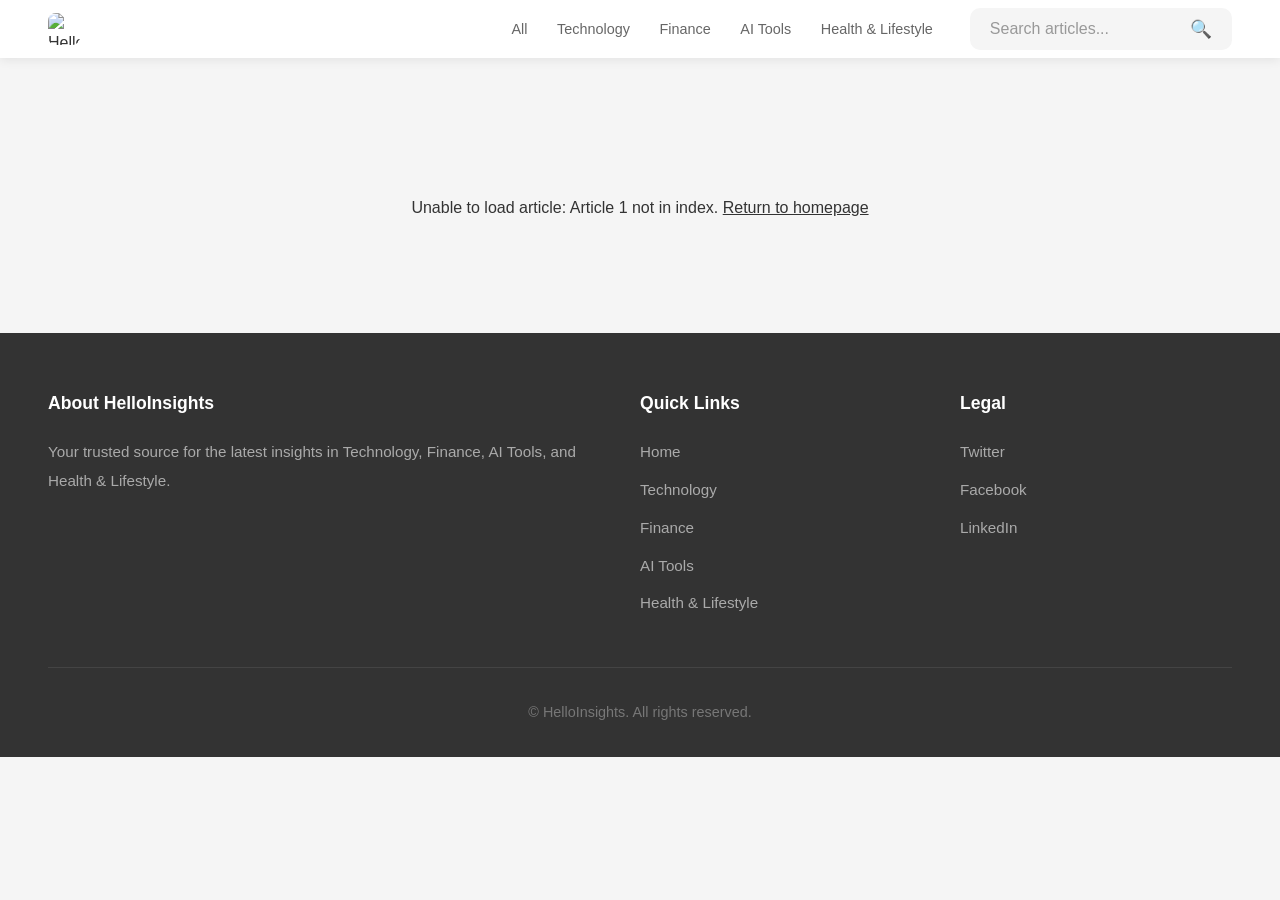
==== commit 811af751: "Add files via upload" ====
--- a/article.html
+++ b/article.html
@@ -2,324 +2,471 @@
 <html lang="en">
 <head>
     <meta charset="UTF-8">
+    <link rel="icon" href="data:image/svg+xml,%3Csvg xmlns='http://www.w3.org/2000/svg' viewBox='0 0 32 32'%3E%3Crect width='32' height='32' rx='6' fill='%23ff6b35'/%3E%3Ctext x='16' y='23' text-anchor='middle' fill='white' font-family='Arial,sans-serif' font-weight='bold' font-size='22'%3EH%3C/text%3E%3C/svg%3E">
     <meta name="viewport" content="width=device-width, initial-scale=1.0">
-    <title id="pageTitle">Article | HelloInsights Technology</title>
-    <meta name="description" id="metaDesc" content="Technology article from HelloInsights.">
-    <link rel="canonical" id="canonicalUrl" href="https://technology.helloinsights.online/">
-    <!-- OG -->
-    <meta property="og:type" content="article">
-    <meta property="og:title" id="ogTitle" content="Article | HelloInsights Technology">
-    <meta property="og:description" id="ogDesc" content="">
-    <meta property="og:url" id="ogUrl" content="https://technology.helloinsights.online/">
-    <meta property="og:site_name" content="HelloInsights Technology">
-    <meta property="og:image" id="ogImage" content="">
-    <!-- Twitter -->
-    <meta name="twitter:card" content="summary_large_image">
-    <meta name="twitter:title" id="twTitle" content="">
-    <meta name="twitter:description" id="twDesc" content="">
-    <!-- Preconnect -->
+    <meta name="description" content="Read the latest insights and articles on HelloInsights.">
+    <title>Article - HelloInsights</title>
+    <link rel="preconnect" href="https://fonts.googleapis.com">
+    <link rel="preconnect" href="https://fonts.gstatic.com" crossorigin>
     <link rel="preconnect" href="https://images.unsplash.com" crossorigin>
-    <!-- Config -->
-    <script src="site-config.js"></script>
+    <link rel="dns-prefetch" href="https://images.unsplash.com">
     <link rel="stylesheet" href="style.css">
-    <!-- JSON-LD -->
-    <script type="application/ld+json" id="jsonldArticle">
-    {"@context":"https://schema.org","@type":"Article","headline":"","datePublished":"","image":"","author":{"@type":"Organization","name":"HelloInsights"},"publisher":{"@type":"Organization","name":"HelloInsights Technology"}}
-    </script>
-    <script type="application/ld+json" id="jsonldBreadcrumb">
-    {"@context":"https://schema.org","@type":"BreadcrumbList","itemListElement":[{"@type":"ListItem","position":1,"name":"Technology","item":"https://technology.helloinsights.online/"}]}
-    </script>
+    <script src="ads-config.js" defer></script>
+    <script src="config-loader.js"></script>
+    <style>
+        .breadcrumb{display:flex;align-items:center;gap:.5rem;font-size:.85rem;color:#999;margin-bottom:1.5rem;flex-wrap:wrap}
+        .breadcrumb a{color:#999;text-decoration:none;transition:color .2s}
+        .breadcrumb a:hover{color:#ff6b35}
+        .breadcrumb .sep{color:#ccc;font-size:.75rem}
+        .breadcrumb .current{color:#666}
+        .article-detail{background:#fff;border-radius:12px;box-shadow:0 2px 10px rgba(0,0,0,.08);overflow:hidden}
+        .article-header{text-align:center;padding:2.5rem 2rem 0;max-width:780px;margin:0 auto}
+        .article-header .card-category{margin-bottom:1rem;font-size:.8rem}
+        .article-header h1{font-size:2.4rem;line-height:1.25;color:#333;margin-bottom:1.2rem}
+        .article-excerpt{text-align:center;max-width:680px;margin:0 auto 1rem;font-size:1.15rem;color:#666;line-height:1.7;padding:0 1.5rem}
+        .article-date{text-align:center;color:#aaa;font-size:.85rem;margin-bottom:1.5rem;padding:0 1rem}
+        .hero-image-wrap{max-width:1000px;margin:0 auto 2rem;padding:0 1.5rem}
+        .hero-image-wrap img{width:100%;aspect-ratio:16/9;object-fit:cover;border-radius:10px;display:block}
+        .article-body{max-width:780px;margin:0 auto;padding:0 2rem 2rem}
+        .article-content{font-size:1.1rem;line-height:1.85;color:#555}
+        .article-content h2{color:#333;font-size:1.65rem;margin:2.2rem 0 1rem}
+        .article-content h3{color:#333;font-size:1.35rem;margin:1.8rem 0 .8rem}
+        .article-content p{margin-bottom:1.4rem}
+        .article-content ul,.article-content ol{margin:1.4rem 0;padding-left:2rem}
+        .article-content li{margin-bottom:.7rem}
+        .article-content blockquote{border-left:4px solid #ff6b35;padding-left:1.5rem;margin:2rem 0;font-style:italic;color:#666;font-size:1.05rem}
+        .article-content img{max-width:100%;height:auto;border-radius:8px;margin:1.5rem 0}
+        .related-section{max-width:1280px;margin:2.5rem auto 0;padding:0 2rem}
+        .related-section h2{font-size:1.5rem;color:#333;margin-bottom:1.5rem;text-align:center}
+        .related-grid{display:grid;grid-template-columns:repeat(3,1fr);gap:1.75rem}
+        .related-card{background:#fff;border-radius:12px;box-shadow:0 2px 10px rgba(0,0,0,.08);overflow:hidden;transition:all .3s;cursor:pointer;text-decoration:none;display:flex;flex-direction:column;color:inherit}
+        .related-card:hover{transform:translateY(-6px);box-shadow:0 4px 20px rgba(0,0,0,.12)}
+        .related-card .card-image{width:100%;height:180px;overflow:hidden;background:#f0f0f0}
+        .related-card .card-image img{width:100%;height:100%;object-fit:cover;transition:transform .3s}
+        .related-card:hover .card-image img{transform:scale(1.05)}
+        .related-card .card-body{padding:1.25rem;display:flex;flex-direction:column;flex:1}
+        .related-card .card-category{display:inline-block;background:rgba(255,107,53,.1);color:#ff6b35;padding:.25rem .7rem;border-radius:5px;font-size:.72rem;font-weight:600;text-transform:uppercase;letter-spacing:.5px;margin-bottom:.7rem;width:fit-content}
+        .related-card .card-title{font-size:1rem;font-weight:600;color:#333;margin-bottom:.5rem;line-height:1.35}
+        .related-card .card-desc{font-size:.88rem;color:#777;line-height:1.55;flex:1;margin-bottom:.6rem;display:-webkit-box;-webkit-line-clamp:2;-webkit-box-orient:vertical;overflow:hidden}
+        .related-card .card-meta{font-size:.78rem;color:#aaa}
+        .ad-slot-article{max-width:1280px;margin:2rem auto;text-align:center}
+        @media(max-width:1200px){.related-grid{grid-template-columns:repeat(2,1fr);gap:1.5rem}}
+        @media(max-width:768px){
+            .article-header h1{font-size:1.7rem}
+            .article-header{padding:1.5rem 1rem 0}
+            .article-excerpt{font-size:1rem;padding:0 1rem}
+            .hero-image-wrap{padding:0 1rem;margin-bottom:1.5rem}
+            .article-body{padding:0 1.25rem 1.5rem}
+            .article-content{font-size:1rem}
+            .related-grid{grid-template-columns:1fr;gap:1.25rem}
+            .related-section{padding:0 1.25rem}
+        }
+        @media(max-width:480px){
+            .article-header h1{font-size:1.4rem}
+            .article-excerpt{font-size:.95rem}
+            .related-card .card-image{height:160px}
+        }
+    </style>
 </head>
 <body>
-    <!-- Header -->
-    <header class="tech-header" id="siteHeader">
-        <div class="header-inner">
-            <a href="/" class="tech-logo">
-                <svg viewBox="0 0 200 40" xmlns="http://www.w3.org/2000/svg" width="160" height="32">
-                    <rect x="2" y="6" width="28" height="28" rx="6" fill="#ff6b35"/>
-                    <text x="7" y="27" font-size="16" font-weight="900" fill="#fff" font-family="monospace">{"}"}</text>
-                    <text x="38" y="28" font-size="20" font-weight="800" fill="#1a1a2e" font-family="-apple-system, sans-serif">Hello</text>
-                    <text x="96" y="28" font-size="20" font-weight="800" fill="#ff6b35" font-family="-apple-system, sans-serif">Insights</text>
-                </svg>
-                <span class="header-badge">Technology</span>
+    <header class="header">
+        <div class="header-content">
+            <a href="index.html" class="logo">
+<svg xmlns="http://www.w3.org/2000/svg" viewBox="0 0 180 58" width="180" height="58" role="img" aria-label="HelloInsights logo" style="max-height:3rem;width:auto;display:block;">
+  <defs>
+    <linearGradient id="orange" x1="0" y1="0" x2="0.9" y2="1">
+      <stop offset="0%" stop-color="#FFB13B"/>
+      <stop offset="100%" stop-color="#FF4B12"/>
+    </linearGradient>
+    <linearGradient id="hello" x1="0" y1="0" x2="0" y2="1">
+      <stop offset="0%" stop-color="#1B252B"/>
+      <stop offset="100%" stop-color="#111A20"/>
+    </linearGradient>
+  </defs>
+  <path d="M7.2 11.5 C7.2 8.3 9.8 5.8 13 5.8 H39.3 C42.5 5.8 45 8.3 45 11.5 V36.8 C45 40 42.5 42.5 39.3 42.5 H22.2 L16.5 47.3 C15.8 47.9 14.7 47.4 14.7 46.5 V42.5 H13 C9.8 42.5 7.2 40 7.2 36.8 Z" fill="url(#orange)"/>
+  <path d="M15.4 12.7 H20.8 V21.2 H28.8 V12.7 H34.2 V35.5 H28.8 V26.4 H20.8 V35.5 H15.4 Z" fill="#FFFFFF"/>
+  <g fill="#FF9B27">
+    <rect x="36.3" y="4.2" width="2.2" height="2.2" rx="0.35"/>
+    <rect x="42.0" y="2.8" width="1.9" height="1.9" rx="0.3"/>
+    <rect x="39.4" y="7.5" width="2.0" height="2.0" rx="0.3"/>
+    <rect x="45.0" y="6.3" width="1.6" height="1.6" rx="0.25"/>
+    <rect x="35.0" y="9.1" width="1.6" height="1.6" rx="0.25"/>
+    <rect x="42.5" y="10.5" width="2.0" height="2.0" rx="0.3"/>
+    <rect x="46.8" y="11.8" width="1.4" height="1.4" rx="0.2"/>
+    <rect x="38.2" y="13.1" width="1.5" height="1.5" rx="0.2"/>
+  </g>
+  <text x="53.5" y="35.2" font-family="Arial, Helvetica, sans-serif" font-size="17.2" font-weight="700" letter-spacing="-0.75" fill="url(#hello)">Hello</text>
+  <text x="100.5" y="35.2" font-family="Arial, Helvetica, sans-serif" font-size="17.2" font-weight="700" letter-spacing="-0.75" fill="#FF4B12">Insights</text>
+</svg>
             </a>
-            <nav class="tech-nav" id="mainNav">
-                <a href="index.html?cat=ai">AI</a>
-                <a href="index.html?cat=software">Software</a>
-                <a href="index.html?cat=cybersecurity">Cybersecurity</a>
-                <a href="index.html?cat=gadgets">Gadgets</a>
-                <a href="index.html?cat=developer">Developer</a>
-                <a href="index.html?cat=future-tech">Future Tech</a>
-            </nav>
-            <div class="header-actions">
-                <button class="menu-toggle" id="menuToggle" aria-label="Menu">
-                    <span></span><span></span><span></span>
-                </button>
+            <div class="menu-toggle" onclick="toggleMenu()">
+                <span></span><span></span><span></span>
+            </div>
+            <div class="nav-container" id="navContainer">
+                <nav>
+                    <ul class="nav">
+                        <li><a href="index.html">All</a></li>
+                        <li><a href="category.html?cat=technology">Technology</a></li>
+                        <li><a href="category.html?cat=finance">Finance</a></li>
+                        <li><a href="category.html?cat=ai-tools">AI Tools</a></li>
+                        <li><a href="category.html?cat=health-lifestyle">Health & Lifestyle</a></li>
+                    </ul>
+                </nav>
+                <div class="search-box">
+                    <input type="text" placeholder="Search articles..." id="searchInput">
+                    <button type="button" id="searchBtn">🔍</button>
+                </div>
             </div>
         </div>
     </header>
 
-    <!-- Breadcrumb -->
-    <nav class="tech-breadcrumb" id="breadcrumb">
-        <a href="/">Technology</a> &rsaquo;
-        <a href="#" id="breadcrumbCat">Category</a> &rsaquo;
-        <span id="breadcrumbTitle">Article</span>
-    </nav>
-
-    <!-- Article Hero -->
-    <article class="tech-article">
-        <div class="article-hero-wrap">
-            <img id="articleHeroImg" src="" alt="" loading="eager" fetchpriority="high" width="1200" height="675">
-        </div>
-        <div class="article-content-wrap">
-            <div class="article-meta-top">
-                <a href="#" class="article-cat-link" id="articleCatLink">Category</a>
-                <time id="articleDate" datetime=""></time>
+    <main style="max-width:1280px;margin:0 auto;padding:2rem 2rem 0">
+        <nav class="breadcrumb" id="breadcrumb" aria-label="Breadcrumb"></nav>
+
+        <article id="articleDetail">
+            <div class="loading" id="loading"></div>
+        </article>
+
+        <div class="ad-slot-article" data-ad-slot="article-bottom"></div>
+
+        <section class="related-section" id="relatedSection" style="display:none">
+            <h2>Related Articles</h2>
+            <div class="related-grid" id="relatedGrid"></div>
+        </section>
+    </main>
+
+    <footer class="footer">
+        <div class="footer-content">
+            <div class="footer-section">
+                <h4>About HelloInsights</h4>
+                <p>Your trusted source for the latest insights in Technology, Finance, AI Tools, and Health & Lifestyle.</p>
             </div>
-            <h1 id="articleTitle" class="article-h1"></h1>
-            <p class="article-lead" id="articleLead"></p>
-
-            <!-- Ad: article-banner-top -->
-            <div class="ad-slot" id="ad-article-banner-top" data-ad-slot="article-banner-top"></div>
-
-            <!-- Article Content -->
-            <div class="article-body" id="articleBody"></div>
-
-            <!-- Ad: article-banner-mid -->
-            <div class="ad-slot" id="ad-article-banner-mid" data-ad-slot="article-banner-mid"></div>
-
-            <!-- Share -->
-            <div class="share-section">
-                <h4>Share this story</h4>
-                <div class="share-buttons">
-                    <a href="#" class="share-btn twitter" id="shareTwitter" target="_blank" rel="noopener">Twitter</a>
-                    <a href="#" class="share-btn facebook" id="shareFacebook" target="_blank" rel="noopener">Facebook</a>
-                    <a href="#" class="share-btn linkedin" id="shareLinkedIn" target="_blank" rel="noopener">LinkedIn</a>
-                </div>
+            <div class="footer-section">
+                <h4>Quick Links</h4>
+                <ul>
+                    <li><a href="index.html">Home</a></li>
+                    <li><a href="category.html?cat=technology">Technology</a></li>
+                    <li><a href="category.html?cat=finance">Finance</a></li>
+                    <li><a href="category.html?cat=ai-tools">AI Tools</a></li>
+                    <li><a href="category.html?cat=health-lifestyle">Health & Lifestyle</a></li>
+                </ul>
             </div>
-
-            <!-- Related Stories -->
-            <section class="related-section" id="relatedSection">
-                <h2>Related Stories</h2>
-                <div class="related-grid" id="relatedGrid"></div>
-            </section>
-
-            <!-- Explore Topics -->
-            <section class="explore-topics-section">
-                <h2>Explore Topics</h2>
-                <div class="topics-pills" id="topicsPills"></div>
-            </section>
-
-            <!-- Back to Home -->
-            <div class="back-home">
-                <a href="/">&larr; Back to Technology</a>
-            </div>
-        </div>
-    </article>
-
-    <!-- Footer -->
-    <footer class="tech-footer">
-        <div class="footer-inner">
-            <div class="footer-brand">
-                <strong>HelloInsights Technology</strong>
-                <p>Editorial-grade technology coverage for the digital world.</p>
-            </div>
-            <div class="footer-col">
-                <h4>Topics</h4>
-                <ul id="footerTopics"></ul>
-            </div>
-            <div class="footer-col">
-                <h4>More</h4>
+            <div class="footer-section">
+                <h4>Legal</h4>
                 <ul>
-                    <li><a href="https://helloinsights.online" target="_blank">HelloInsights Main</a></li>
-                    <li><a href="https://finance.helloinsights.online" target="_blank">Finance</a></li>
+                    <li><a href="about.html">About Us</a></li>
+                    <li><a href="contact.html">Contact Us</a></li>
+                    <li><a href="privacy.html">Privacy Policy</a></li>
+                    <li><a href="terms.html">Terms of Service</a></li>
                 </ul>
             </div>
         </div>
         <div class="footer-bottom">
-            <p>&copy; 2025 HelloInsights. All rights reserved.</p>
+            <p>&copy; <script>document.write(new Date().getFullYear())</script> HelloInsights. All rights reserved.</p>
         </div>
     </footer>
 
-    <!-- Ads -->
-    <script src="ads-config.js"></script>
-    <script src="ads.js"></script>
+    <button class="back-to-top" id="backToTop" onclick="scrollToTop()">↑</button>
 
     <script>
-    (function() {
-        'use strict';
-        var params = new URLSearchParams(window.location.search);
-        var articleId = params.get('id');
-        if (!articleId) { window.location.href = '/'; return; }
-
-        var allArticles = [];
-        var jsonFile = (typeof SITE_CONFIG !== 'undefined') ? SITE_CONFIG.jsonFile : 'technology-index.json';
-        var fullJsonFile = (typeof SITE_CONFIG !== 'undefined') ? SITE_CONFIG.fullArticleJson : 'articles-technology.json';
-        var base = 'https://technology.helloinsights.online';
-
-        // Load index first, then full article data
-        Promise.all([
-            fetch(jsonFile, {cache:'no-cache'}).then(function(r){return r.json();}),
-            fetch(fullJsonFile, {cache:'no-cache'}).then(function(r){return r.json();}).catch(function(){return null;})
-        ]).then(function(results) {
-            var indexData = results[0];
-            var fullData = results[1];
-            allArticles = indexData.articles || [];
-
-            // Find article in index
-            var article = allArticles.find(function(a) { return String(a.id) === String(articleId); });
-
-            if (!article) { window.location.href = '/'; return; }
-
-            // Try to get full content from articles JSON
-            var content = '';
-            if (fullData && fullData.articles) {
-                var full = fullData.articles.find(function(a) { return String(a.id) === String(articleId); });
-                if (full) content = full.content || '';
-            }
-
-            // Render
-            renderArticle(article, content);
-            renderRelated(article);
-            renderExploreTopics(article);
-            renderFooter();
-        }).catch(function(err) {
-            console.error('Load error:', err);
+    var categoryNames = {};
+    var maxArticleId = 0;
+    var usedImageIds = {};
+    var currentArticle = null;
+
+    var fallbackImages = {
+        'technology': 'https://images.unsplash.com/photo-1518770660439-4636190af475?w=600&h=400&fit=crop',
+        'finance': 'https://images.unsplash.com/photo-1611974789855-9c2a0a7236a3?w=600&h=400&fit=crop',
+        'ai-tools': 'https://images.unsplash.com/photo-1677442136019-21780ecad995?w=600&h=400&fit=crop',
+        'health-lifestyle': 'https://images.unsplash.com/photo-1498837167922-ddd27525d352?w=600&h=400&fit=crop'
+    };
+    var defaultFallback = fallbackImages['technology'];
+
+    var altImages = {
+        'technology': [
+            'https://images.unsplash.com/photo-1518770660439-4636190af475?w=600&h=400&fit=crop',
+            'https://images.unsplash.com/photo-1498050108023-c5249f4df085?w=600&h=400&fit=crop',
+            'https://images.unsplash.com/photo-1519389950473-47ba0277781c?w=600&h=400&fit=crop',
+            'https://images.unsplash.com/photo-1531297484001-80022131f5a1?w=600&h=400&fit=crop'
+        ],
+        'finance': [
+            'https://images.unsplash.com/photo-1611974789855-9c2a0a7236a3?w=600&h=400&fit=crop',
+            'https://images.unsplash.com/photo-1579532537598-459ecdaf39cc?w=600&h=400&fit=crop',
+            'https://images.unsplash.com/photo-1604594849809-dfedbc827105?w=600&h=400&fit=crop',
+            'https://images.unsplash.com/photo-1526304654461-830e39fabc9a?w=600&h=400&fit=crop'
+        ],
+        'ai-tools': [
+            'https://images.unsplash.com/photo-1677442136019-21780ecf9952?w=600&h=400&fit=crop',
+            'https://images.unsplash.com/photo-1655720828018-edd2da095b5c?w=600&h=400&fit=crop',
+            'https://images.unsplash.com/photo-1620712943543-bcc4688e7485?w=600&h=400&fit=crop',
+            'https://images.unsplash.com/photo-1677442136019-21780ecad995?w=600&h=400&fit=crop'
+        ],
+        'health-lifestyle': [
+            'https://images.unsplash.com/photo-1498837167922-ddd27525d352?w=600&h=400&fit=crop',
+            'https://images.unsplash.com/photo-1505576399279-565b52d4ac71?w=600&h=400&fit=crop',
+            'https://images.unsplash.com/photo-1490645935967-10de6ba17061?w=600&h=400&fit=crop',
+            'https://images.unsplash.com/photo-1511909525232-61113c912358?w=600&h=400&fit=crop'
+        ]
+    };
+
+    function esc(str) {
+        var div = document.createElement('div');
+        div.appendChild(document.createTextNode(str || ''));
+        return div.innerHTML;
+    }
+
+    function buildCategoryNames(config) {
+        if (config && config.categories) {
+            var names = {};
+            for (var i = 0; i < config.categories.length; i++) {
+                names[config.categories[i].id] = config.categories[i].name;
+            }
+            return names;
+        }
+        return { 'technology': 'Technology', 'finance': 'Finance', 'ai-tools': 'AI Tools', 'health-lifestyle': 'Health & Lifestyle' };
+    }
+
+    function getFallbackImage(cat) { return fallbackImages[cat] || defaultFallback; }
+
+    function extractUnsplashId(url) {
+        if (!url) return '';
+        var match = url.match(/photo-([a-zA-Z0-9]+)/);
+        return match ? match[1] : '';
+    }
+
+    function formatDate(dateStr) {
+        if (!dateStr) return '';
+        var d = new Date(dateStr);
+        var m = ['January','February','March','April','May','June','July','August','September','October','November','December'];
+        return m[d.getMonth()] + ' ' + d.getDate() + ', ' + d.getFullYear();
+    }
+
+    function generateDate(articleId, maxId) {
+        var today = new Date();
+        var date = new Date(today);
+        date.setDate(date.getDate() - Math.floor((maxId - articleId) / 3));
+        var m = ['January','February','March','April','May','June','July','August','September','October','November','December'];
+        return m[date.getMonth()] + ' ' + date.getDate() + ', ' + date.getFullYear();
+    }
+
+    function renderBreadcrumb(catId, catName, title) {
+        var el = document.getElementById('breadcrumb');
+        if (!el) return;
+        el.innerHTML = '<a href="index.html">Home</a>' +
+            '<span class="sep">›</span>' +
+            '<a href="category.html?cat=' + esc(catId) + '">' + esc(catName) + '</a>' +
+            '<span class="sep">›</span>' +
+            '<span class="current">' + esc(title) + '</span>';
+    }
+
+    function renderArticle(article, maxId) {
+        var container = document.getElementById('articleDetail');
+        var loading = document.getElementById('loading');
+        if (loading) loading.remove();
+
+        var date = article.date ? formatDate(article.date) : generateDate(article.id, maxId);
+        var catName = categoryNames[article.category] || article.category;
+        var fallbackImg = getFallbackImage(article.category);
+        var heroImg = article.image.replace('w=600&h=400', 'w=1200&h=600') + '&fm=webp';
+
+        var articleContent = article.content
+            ? article.content
+            : '<p>' + esc(article.excerpt) + '</p><p><em>This article is being updated. Check back soon for the full content.</em></p>';
+
+        container.innerHTML =
+            '<div class="article-detail">' +
+                '<header class="article-header">' +
+                    '<span class="card-category">' + esc(catName) + '</span>' +
+                    '<h1>' + esc(article.title) + '</h1>' +
+                '</header>' +
+                '<p class="article-excerpt">' + esc(article.excerpt) + '</p>' +
+                '<div class="article-date">' + esc(date) + '</div>' +
+                '<div class="hero-image-wrap">' +
+                    '<img src="' + esc(heroImg) + '" alt="' + esc(article.title) + '" loading="eager" fetchpriority="high" onerror="this.onerror=null;this.src=\'' + esc(fallbackImg.replace('w=600&h=400', 'w=1200&h=600')) + '&fm=webp\'">' +
+                '</div>' +
+                '<div class="article-body">' +
+                    '<div class="article-content">' + articleContent + '</div>' +
+                '</div>' +
+            '</div>';
+
+        renderBreadcrumb(article.category, catName, article.title);
+
+        var siteName = (typeof siteConfig !== 'undefined' && siteConfig && siteConfig.siteName) ? siteConfig.siteName : 'HelloInsights';
+        document.title = article.title + ' - ' + siteName;
+
+        var metaDesc = document.querySelector('meta[name="description"]');
+        if (metaDesc && article.excerpt) metaDesc.setAttribute('content', article.excerpt);
+
+        injectSEO(article, catName, date, siteName);
+    }
+
+    function injectSEO(article, catName, date, siteName) {
+        var url = 'article.html?id=' + article.id;
+        var heroImg = article.image.replace('w=600&h=400', 'w=1200&h=600') + '&fm=webp';
+
+        var ogTags =
+            '<meta property="og:type" content="article">' +
+            '<meta property="og:title" content="' + esc(article.title) + '">' +
+            '<meta property="og:description" content="' + esc(article.excerpt) + '">' +
+            '<meta property="og:image" content="' + esc(heroImg) + '">' +
+            '<meta property="og:url" content="' + esc(url) + '">' +
+            '<meta property="og:site_name" content="' + esc(siteName) + '">';
+
+        var twTags =
+            '<meta name="twitter:card" content="summary_large_image">' +
+            '<meta name="twitter:title" content="' + esc(article.title) + '">' +
+            '<meta name="twitter:description" content="' + esc(article.excerpt) + '">' +
+            '<meta name="twitter:image" content="' + esc(heroImg) + '">';
+
+        var seoDiv = document.createElement('div');
+        seoDiv.innerHTML = ogTags + twTags;
+        var head = document.head;
+        while (seoDiv.firstChild) head.appendChild(seoDiv.firstChild);
+
+        var ldArticle = {
+            "@context": "https://schema.org",
+            "@type": "Article",
+            "headline": article.title,
+            "description": article.excerpt,
+            "image": heroImg,
+            "datePublished": article.date || "",
+            "author": { "@type": "Organization", "name": siteName },
+            "publisher": { "@type": "Organization", "name": siteName },
+            "mainEntityOfPage": { "@type": "WebPage", "@id": url }
+        };
+        var ldBreadcrumb = {
+            "@context": "https://schema.org",
+            "@type": "BreadcrumbList",
+            "itemListElement": [
+                { "@type": "ListItem", "position": 1, "name": "Home", "item": "index.html" },
+                { "@type": "ListItem", "position": 2, "name": catName, "item": "category.html?cat=" + article.category },
+                { "@type": "ListItem", "position": 3, "name": article.title }
+            ]
+        };
+        var s1 = document.createElement('script');
+        s1.type = 'application/ld+json';
+        s1.textContent = JSON.stringify(ldArticle);
+        head.appendChild(s1);
+        var s2 = document.createElement('script');
+        s2.type = 'application/ld+json';
+        s2.textContent = JSON.stringify(ldBreadcrumb);
+        head.appendChild(s2);
+    }
+
+    function renderRelated(current, allArticles) {
+        var sameCat = [];
+        var others = [];
+        for (var i = 0; i < allArticles.length; i++) {
+            var a = allArticles[i];
+            if (a.id === current.id) continue;
+            if (a.category === current.category) sameCat.push(a);
+            else others.push(a);
+        }
+        var related = sameCat.slice(0, 3);
+        if (related.length < 3) {
+            for (var j = 0; j < others.length && related.length < 3; j++) {
+                related.push(others[j]);
+            }
+        }
+        if (related.length === 0) return;
+
+        // Reset used image IDs and add current article's image
+        usedImageIds = {};
+        var currentImgId = extractUnsplashId(current.image);
+        if (currentImgId) usedImageIds[currentImgId] = true;
+
+        document.getElementById('relatedSection').style.display = '';
+        var grid = document.getElementById('relatedGrid');
+        var html = '';
+        for (var k = 0; k < related.length; k++) {
+            var r = related[k];
+            var imgUrl = r.image;
+            var imgId = extractUnsplashId(imgUrl);
+
+            // Deduplicate: if image already used, pick an alternative from altImages
+            if (imgId && usedImageIds[imgId]) {
+                var pool = altImages[r.category] || altImages['technology'];
+                var altUrl = '';
+                for (var p = 0; p < pool.length; p++) {
+                    var altId = extractUnsplashId(pool[p]);
+                    if (altId && !usedImageIds[altId]) {
+                        altUrl = pool[p];
+                        break;
+                    }
+                }
+                if (altUrl) {
+                    imgUrl = altUrl;
+                    imgId = extractUnsplashId(altUrl);
+                }
+            }
+
+            if (imgId) usedImageIds[imgId] = true;
+
+            var fb = getFallbackImage(r.category);
+            var catN = categoryNames[r.category] || r.category;
+            var dt = r.date ? formatDate(r.date) : generateDate(r.id, maxArticleId);
+            html += '<a class="related-card" href="article.html?id=' + r.id + '">' +
+                '<div class="card-image"><img src="' + esc(imgUrl) + '" alt="' + esc(r.title) + '" loading="lazy" onerror="this.onerror=null;this.src=\'' + esc(fb) + '\'"></div>' +
+                '<div class="card-body">' +
+                    '<span class="card-category">' + esc(catN) + '</span>' +
+                    '<div class="card-title">' + esc(r.title) + '</div>' +
+                    '<div class="card-desc">' + esc(r.excerpt) + '</div>' +
+                    '<div class="card-meta">' + esc(dt) + '</div>' +
+                '</div>' +
+            '</a>';
+        }
+        grid.innerHTML = html;
+    }
+
+    async function loadArticle() {
+        await new Promise(function(resolve) {
+            if (typeof loadSiteConfig === 'function') {
+                loadSiteConfig(function(config) {
+                    categoryNames = buildCategoryNames(config);
+                    resolve();
+                });
+            } else {
+                categoryNames = { 'technology': 'Technology', 'finance': 'Finance', 'ai-tools': 'AI Tools', 'health-lifestyle': 'Health & Lifestyle' };
+                resolve();
+            }
         });
 
-        function renderArticle(art, content) {
-            var imgUrl = art.image || SITE_CONFIG.fallbackImage;
-            // Fix image size for hero
-            imgUrl = imgUrl.replace(/w=\d+/, 'w=1200').replace(/h=\d+/, 'h=675');
-
-            var catUrl = SITE_CONFIG.categoryUrlMap[art.subcategory] || '/';
-            var catName = art.category || '';
-            var articleUrl = base + '/article.html?id=' + encodeURIComponent(art.id);
-
-            // Meta
-            var titleText = art.title + ' | HelloInsights Technology';
-            var descText = art.excerpt || art.title;
-            document.title = titleText;
-            document.getElementById('metaDesc').setAttribute('content', descText);
-            document.getElementById('canonicalUrl').setAttribute('href', articleUrl);
-            document.getElementById('ogTitle').setAttribute('content', titleText);
-            document.getElementById('ogDesc').setAttribute('content', descText);
-            document.getElementById('ogUrl').setAttribute('content', articleUrl);
-            document.getElementById('ogImage').setAttribute('content', imgUrl);
-            document.getElementById('twTitle').setAttribute('content', titleText);
-            document.getElementById('twDesc').setAttribute('content', descText);
-
-            // JSON-LD Article
-            var jsonld = {
-                "@context": "https://schema.org",
-                "@type": "Article",
-                "headline": art.title,
-                "datePublished": art.date,
-                "image": imgUrl,
-                "description": descText,
-                "author": { "@type": "Organization", "name": "HelloInsights" },
-                "publisher": { "@type": "Organization", "name": "HelloInsights Technology", "logo": { "@type": "ImageObject", "url": base + "/style.css" } },
-                "mainEntityOfPage": { "@type": "WebPage", "@id": articleUrl }
-            };
-            document.getElementById('jsonldArticle').textContent = JSON.stringify(jsonld);
-
-            // Breadcrumb JSON-LD
-            var bcl = {
-                "@context": "https://schema.org",
-                "@type": "BreadcrumbList",
-                "itemListElement": [
-                    { "@type": "ListItem", "position": 1, "name": "Technology", "item": base + "/" },
-                    { "@type": "ListItem", "position": 2, "name": catName, "item": base + catUrl },
-                    { "@type": "ListItem", "position": 3, "name": art.title, "item": articleUrl }
-                ]
-            };
-            document.getElementById('jsonldBreadcrumb').textContent = JSON.stringify(bcl);
-
-            // Breadcrumb nav
-            document.getElementById('breadcrumbCat').textContent = catName;
-            document.getElementById('breadcrumbCat').href = catUrl;
-            document.getElementById('breadcrumbTitle').textContent = art.title;
-
-            // Article elements
-            var heroImg = document.getElementById('articleHeroImg');
-            heroImg.src = imgUrl;
-            heroImg.alt = art.title;
-
-            document.getElementById('articleCatLink').textContent = catName;
-            document.getElementById('articleCatLink').href = catUrl;
-            document.getElementById('articleDate').textContent = fmtDate(art.date);
-            document.getElementById('articleDate').setAttribute('datetime', art.date);
-            document.getElementById('articleTitle').textContent = art.title;
-            document.getElementById('articleLead').textContent = art.excerpt || '';
-
-            // Body content
-            if (content) {
-                document.getElementById('articleBody').innerHTML = content;
-            } else {
-                document.getElementById('articleBody').innerHTML = '<p>' + esc(art.excerpt || art.title) + '</p>';
-            }
-
-            // Share buttons
-            var encodedUrl = encodeURIComponent(articleUrl);
-            var encodedTitle = encodeURIComponent(art.title);
-            document.getElementById('shareTwitter').href = 'https://twitter.com/intent/tweet?url=' + encodedUrl + '&text=' + encodedTitle;
-            document.getElementById('shareFacebook').href = 'https://www.facebook.com/sharer/sharer.php?u=' + encodedUrl;
-            document.getElementById('shareLinkedIn').href = 'https://www.linkedin.com/sharing/share-offsite/?url=' + encodedUrl;
-        }
-
-        function renderRelated(art) {
-            var related = allArticles.filter(function(a) {
-                return a.subcategory === art.subcategory && a.id !== art.id;
-            }).slice(0, 3);
-
-            if (related.length === 0) {
-                // Fallback: any other articles
-                related = allArticles.filter(function(a) { return a.id !== art.id; }).slice(0, 3);
-            }
-
-            var grid = document.getElementById('relatedGrid');
-            var html = '';
-            related.forEach(function(r) {
-                var imgUrl = r.image || SITE_CONFIG.fallbackImage;
-                html += '<article class="related-card">' +
-                    '<a href="/article.html?id=' + encodeURIComponent(r.id) + '">' +
-                    '<img src="' + imgUrl + '" alt="' + esc(r.title) + '" loading="lazy" decoding="async" width="480" height="270">' +
-                    '<h3>' + esc(r.title) + '</h3>' +
-                    '<time>' + fmtDate(r.date) + '</time>' +
-                    '</a></article>';
+        var urlParams = new URLSearchParams(window.location.search);
+        var articleId = parseInt(urlParams.get('id')) || 1;
+
+        try {
+            var index = await fetch('articles-index.json?v=' + Date.now()).then(function(r) {
+                if (!r.ok) throw new Error('index HTTP ' + r.status);
+                return r.json();
             });
-            grid.innerHTML = html;
-        }
-
-        function renderExploreTopics(art) {
-            var pills = document.getElementById('topicsPills');
-            var html = '';
-            SITE_CONFIG.subcategories.forEach(function(sub) {
-                var url = SITE_CONFIG.categoryUrlMap[sub.id] || '/' + sub.id + '/';
-                var isCurrent = sub.id === art.subcategory;
-                html += '<a href="' + url + '" class="topic-pill' + (isCurrent ? ' current' : '') + '">' + esc(sub.name) + '</a>';
+            var category = index.articles[articleId];
+            if (!category) throw new Error('Article ' + articleId + ' not in index');
+
+            var catData = await fetch('articles-' + category + '.json?v=' + index.v).then(function(r) {
+                if (!r.ok) throw new Error('category file HTTP ' + r.status);
+                return r.json();
             });
-            pills.innerHTML = html;
-        }
-
-        function renderFooter() {
-            var ul = document.getElementById('footerTopics');
-            var html = '';
-            SITE_CONFIG.subcategories.forEach(function(sub) {
-                var url = SITE_CONFIG.categoryUrlMap[sub.id] || '/' + sub.id + '/';
-                html += '<li><a href="' + url + '">' + esc(sub.name) + '</a></li>';
-            });
-            ul.innerHTML = html;
-        }
-
-        // Mobile menu
-        document.getElementById('menuToggle').addEventListener('click', function() {
-            document.getElementById('mainNav').classList.toggle('nav-open');
-        });
-
-        function fmtDate(d) { try { return new Date(d).toLocaleDateString('en-US',{year:'numeric',month:'short',day:'numeric'}); } catch(e) { return d; } }
-        function esc(s) { if (!s) return ''; var d = document.createElement('div'); d.appendChild(document.createTextNode(s)); return d.innerHTML; }
-    })();
+            var catArticles = catData.articles || [];
+            var article = null;
+            for (var i = 0; i < catArticles.length; i++) {
+                if (catArticles[i].id === articleId) { article = catArticles[i]; break; }
+            }
+            if (!article) throw new Error('Article ' + articleId + ' not found in ' + category);
+
+            currentArticle = article;
+            maxArticleId = Math.max.apply(null, catArticles.map(function(a) { return a.id; }));
+            renderArticle(article, maxArticleId);
+            renderRelated(article, catArticles);
+        } catch (error) {
+            console.error('Article load error:', error.message);
+            var container = document.getElementById('articleDetail');
+            if (container) {
+                container.innerHTML = '<p style="text-align:center;padding:3rem;">Unable to load article: ' + esc(error.message) + '. <a href="index.html">Return to homepage</a></p>';
+            }
+        }
+    }
+
+    document.addEventListener('DOMContentLoaded', loadArticle);
     </script>
 </body>
-</html>
+</html>
--- a/style.css
+++ b/style.css
@@ -1,475 +1,1273 @@
 /* ========================================
-   HelloInsights Technology - Global Styles
-   Editorial tech media design
-   ======================================== */
+   HelloInsights — Global Styles v3
+   AdManager compatible, responsive, accessible
+   ======================================== */
+
+/* CSS Reset & Base */
 * { margin: 0; padding: 0; box-sizing: border-box; }
+
 :root {
-    --accent: #ff6b35;
-    --accent-hover: #e85a2a;
-    --tech-blue: #2563eb;
-    --tech-blue-light: #3b82f6;
-    --bg-dark: #0f172a;
-    --bg-darker: #020617;
-    --bg-card: #ffffff;
-    --bg-page: #f8fafc;
-    --text-primary: #0f172a;
-    --text-secondary: #475569;
-    --text-muted: #94a3b8;
-    --border: #e2e8f0;
-    --shadow-sm: 0 1px 3px rgba(0,0,0,0.06);
-    --shadow-md: 0 4px 12px rgba(0,0,0,0.08);
-    --shadow-lg: 0 8px 24px rgba(0,0,0,0.12);
-    --radius: 10px;
-    --radius-lg: 16px;
-    --transition: all 0.25s ease;
-}
+    --accent-color: #ff6b35;
+    --primary-color: var(--accent-color);
+    --primary-hover: #e85a2a;
+    --text-dark: #333333;
+    --text-medium: #666666;
+    --text-light: #999999;
+    --bg-light: #f5f5f5;
+    --white: #ffffff;
+    --shadow: 0 2px 10px rgba(0,0,0,0.08);
+    --shadow-hover: 0 4px 20px rgba(0,0,0,0.12);
+    --border-radius: 12px;
+    --transition: all 0.3s ease;
+    --max-width: 1280px;
+}
+
 html { font-size: 16px; scroll-behavior: smooth; }
+
 body {
-    font-family: -apple-system, BlinkMacSystemFont, 'Segoe UI', Roboto, 'Helvetica Neue', Arial, sans-serif;
-    line-height: 1.6; color: var(--text-primary); background: var(--bg-page);
+    font-family: -apple-system, BlinkMacSystemFont, 'Segoe UI', Roboto, Oxygen, Ubuntu, Cantarell, sans-serif;
+    line-height: 1.7;
+    color: var(--text-dark);
+    background-color: var(--bg-light);
     min-height: 100vh;
-}
-.container { max-width: 1200px; margin: 0 auto; padding: 0 24px; }
-
-/* ========== Header ========== */
-.tech-header {
-    background: var(--bg-card);
-    border-bottom: 1px solid var(--border);
-    position: sticky; top: 0; z-index: 1000;
-}
-.header-inner {
-    max-width: 1200px; margin: 0 auto; padding: 12px 24px;
-    display: flex; align-items: center; justify-content: space-between; gap: 16px;
-}
-.tech-logo {
-    display: flex; align-items: center; gap: 12px; text-decoration: none;
-}
-.header-badge {
-    background: var(--tech-blue);
-    color: #fff; font-size: 0.75rem; font-weight: 700;
-    padding: 4px 10px; border-radius: 4px;
-    text-transform: uppercase; letter-spacing: 0.5px;
-}
-.tech-nav {
-    display: flex; gap: 4px; list-style: none;
-}
-.tech-nav a {
-    text-decoration: none; color: var(--text-secondary);
-    padding: 8px 14px; border-radius: 6px; font-size: 0.9rem; font-weight: 500;
-    transition: var(--transition);
-}
-.tech-nav a:hover, .tech-nav a.active {
-    color: var(--tech-blue); background: rgba(37,99,235,0.08);
-}
-.header-actions { display: flex; align-items: center; gap: 8px; }
-.search-toggle, .menu-toggle {
-    background: none; border: none; cursor: pointer; padding: 8px;
-    color: var(--text-secondary); border-radius: 6px; transition: var(--transition);
-}
-.search-toggle:hover { background: var(--bg-page); color: var(--text-primary); }
-.menu-toggle { display: none; flex-direction: column; gap: 4px; }
-.menu-toggle span { width: 22px; height: 2px; background: var(--text-primary); border-radius: 2px; transition: var(--transition); }
-.search-bar {
-    max-width: 1200px; margin: 0 auto; padding: 12px 24px;
-    display: flex; align-items: center; gap: 12px;
-    border-top: 1px solid var(--border);
-}
-.search-bar input {
-    flex: 1; border: none; background: none; outline: none;
-    font-size: 1rem; color: var(--text-primary);
-}
-.search-bar button { background: none; border: none; cursor: pointer; font-size: 1.4rem; color: var(--text-muted); }
-
-/* ========== Hero ========== */
-.tech-hero {
-    background: linear-gradient(135deg, var(--bg-dark) 0%, #1e293b 50%, #1e3a5f 100%);
-    color: #fff; padding: 80px 24px; text-align: center;
-    position: relative; overflow: hidden;
-    min-height: 380px; display: flex; align-items: center; justify-content: center;
-}
-.hero-content { position: relative; z-index: 2; max-width: 720px; }
-.hero-content h1 {
-    font-size: 3rem; font-weight: 900; line-height: 1.15;
-    margin-bottom: 20px; letter-spacing: -0.02em;
-}
-.hero-content p {
-    font-size: 1.2rem; color: rgba(255,255,255,0.8);
-    margin-bottom: 28px; line-height: 1.6;
-}
-.hero-cta {
-    display: inline-block; background: var(--accent); color: #fff;
-    padding: 14px 32px; border-radius: 8px; text-decoration: none;
-    font-weight: 600; font-size: 1rem; transition: var(--transition);
-}
-.hero-cta:hover { background: var(--accent-hover); transform: translateY(-2px); box-shadow: 0 6px 20px rgba(255,107,53,0.3); }
-.hero-grid-bg {
-    position: absolute; inset: 0; z-index: 1;
-    background-image: 
-        linear-gradient(rgba(255,255,255,0.03) 1px, transparent 1px),
-        linear-gradient(90deg, rgba(255,255,255,0.03) 1px, transparent 1px);
-    background-size: 40px 40px;
-}
-
-/* ========== Editorial Intro ========== */
-.editorial-intro {
-    padding: 60px 0 40px; background: var(--bg-card);
-    border-bottom: 1px solid var(--border);
-}
-.section-eyebrow {
-    font-size: 0.8rem; font-weight: 700; text-transform: uppercase;
-    letter-spacing: 0.1em; color: var(--tech-blue); margin-bottom: 16px;
-}
-.editorial-text { max-width: 680px; font-size: 1.1rem; color: var(--text-secondary); line-height: 1.8; }
-.editorial-text p { margin-bottom: 12px; }
-.editorial-text strong { color: var(--text-primary); }
-
-/* ========== Section Title ========== */
-.section-title {
-    font-size: 1.6rem; font-weight: 800; color: var(--text-primary);
-    margin-bottom: 28px; padding-bottom: 12px;
-    border-bottom: 3px solid var(--accent);
+    font-size: 1rem;
+}
+
+a { color: inherit; }
+
+img { max-width: 100%; height: auto; }
+
+/* ========================================
+   Header & Navigation
+   ======================================== */
+.header {
+    background: var(--white);
+    box-shadow: var(--shadow);
+    position: sticky;
+    top: 0;
+    z-index: 1000;
+}
+
+.header-content {
+    max-width: var(--max-width);
+    margin: 0 auto;
+    padding: 0.5rem 3rem;
+    display: flex;
+    justify-content: space-between;
+    align-items: center;
+    flex-wrap: wrap;
+    gap: 1rem;
+}
+
+.logo {
+    text-decoration: none;
+    display: flex;
+    align-items: center;
+}
+
+.logo-img {
+    width: 32px;
+    height: 32px;
+    border-radius: 8px;
+    object-fit: contain;
+}
+
+.logo-text {
+    font-size: 1.3rem;
+    font-weight: 700;
+    color: var(--text-dark);
+}
+
+.logo:hover svg { opacity: 0.9; }
+
+.nav-container {
+    display: flex;
+    align-items: center;
+    gap: 1.5rem;
+    flex-wrap: wrap;
+}
+
+.nav {
+    display: flex;
+    gap: 0.25rem;
+    list-style: none;
+}
+
+.nav a {
+    text-decoration: none;
+    color: var(--text-medium);
+    padding: 0.4rem 0.8rem;
+    border-radius: 6px;
+    transition: var(--transition);
+    font-weight: 500;
+    font-size: 0.9rem;
+}
+
+.nav a:hover,
+.nav a.active {
+    color: var(--primary-color);
+    background: rgba(255,107,53,0.1);
+}
+
+.search-box {
+    display: flex;
+    align-items: center;
+    background: var(--bg-light);
+    border-radius: 10px;
+    padding: 0.6rem 1.2rem;
+    border: 1px solid transparent;
+    transition: var(--transition);
+}
+
+.search-box:focus-within {
+    border-color: var(--primary-color);
+    background: var(--white);
+}
+
+.search-box input {
+    border: none;
+    background: transparent;
+    outline: none;
+    width: 200px;
+    font-size: 1rem;
+    color: var(--text-dark);
+}
+
+.search-box input::placeholder { color: var(--text-light); }
+
+.search-box button {
+    background: none;
+    border: none;
+    cursor: pointer;
+    color: var(--text-light);
+    font-size: 1.1rem;
+    transition: var(--transition);
+}
+
+.search-box button:hover { color: var(--primary-color); }
+
+.menu-toggle {
+    display: none;
+    flex-direction: column;
+    gap: 5px;
+    cursor: pointer;
+    padding: 0.5rem;
+}
+
+.menu-toggle span {
+    width: 28px;
+    height: 3px;
+    background: var(--text-dark);
+    border-radius: 2px;
+    transition: var(--transition);
+}
+
+/* ========================================
+   Main Content Container
+   ======================================== */
+.container {
+    max-width: var(--max-width);
+    margin: 0 auto;
+    padding: 2.5rem 3rem;
+}
+
+.page-header {
+    text-align: center;
+    margin-bottom: 3.5rem;
+    padding: 0 1rem;
+}
+
+.page-header .site-tagline {
+    font-size: 1.75rem;
+    text-transform: uppercase;
+    letter-spacing: 0.1em;
+    color: var(--accent-color);
+    font-weight: 900;
+    margin-bottom: 1.5rem;
+}
+
+.page-header .site-description {
+    color: var(--text-medium);
+    font-size: 1.15rem;
+    line-height: 1.7;
+    max-width: 650px;
+    margin: 0 auto;
+}
+
+/* ========================================
+   Hero Section
+   ======================================== */
+.hero {
+    min-height: 240px;
+    max-height: 320px;
+    display: flex;
+    flex-direction: column;
+    align-items: center;
+    justify-content: center;
+    text-align: center;
+    padding: 3rem 2rem;
+    background: linear-gradient(135deg, #fff5f0 0%, #ffe8dc 50%, #fff0e8 100%);
+    margin-bottom: 3rem;
+}
+
+.hero h1 {
+    font-size: 2.5rem;
+    font-weight: 800;
+    color: var(--text-dark);
+    margin-bottom: 1rem;
+    line-height: 1.2;
+    letter-spacing: -0.02em;
+}
+
+.hero p {
+    font-size: 1.15rem;
+    color: var(--text-medium);
+    max-width: 600px;
+    margin: 0 auto 1.5rem;
+    line-height: 1.7;
+}
+
+.hero .cta-btn {
     display: inline-block;
-}
-
-/* ========== Featured Grid ========== */
-.featured-section { padding: 48px 0; }
-.featured-grid {
-    display: grid; grid-template-columns: 1.2fr 1fr; gap: 24px;
-}
-.featured-card {
-    background: var(--bg-card); border-radius: var(--radius-lg);
-    overflow: hidden; box-shadow: var(--shadow-sm);
-    transition: var(--transition);
-}
-.featured-card:hover { box-shadow: var(--shadow-lg); transform: translateY(-4px); }
-.featured-card a { text-decoration: none; color: inherit; display: block; }
-.featured-card img {
-    width: 100%; aspect-ratio: 16/9; object-fit: cover;
-}
-.featured-main { grid-row: span 2; }
-.featured-main img { height: 100%; max-height: 500px; }
-.featured-side { }
-.featured-side img { max-height: 200px; }
-.featured-cat {
-    display: inline-block; background: var(--tech-blue); color: #fff;
-    padding: 4px 10px; border-radius: 4px; font-size: 0.7rem; font-weight: 700;
-    text-transform: uppercase; letter-spacing: 0.5px;
-    position: relative; top: -40px; left: 16px;
-}
-.featured-card h3 {
-    font-size: 1.2rem; font-weight: 700; line-height: 1.35;
-    padding: 0 20px; margin-bottom: 8px; color: var(--text-primary);
-}
-.featured-main h3 { font-size: 1.5rem; }
-.featured-card p {
-    font-size: 0.9rem; color: var(--text-secondary); line-height: 1.5;
-    padding: 0 20px; margin-bottom: 12px;
-    display: -webkit-box; -webkit-line-clamp: 2; -webkit-box-orient: vertical; overflow: hidden;
-}
-.featured-card time {
-    display: block; padding: 0 20px 16px;
-    font-size: 0.8rem; color: var(--text-muted);
-}
-
-/* ========== Latest Section ========== */
-.latest-section { padding: 48px 0; }
-.latest-list { display: flex; flex-direction: column; gap: 16px; }
-.latest-card {
-    display: flex; gap: 20px; background: var(--bg-card);
-    border-radius: var(--radius); overflow: hidden;
-    box-shadow: var(--shadow-sm); transition: var(--transition);
-}
-.latest-card:hover { box-shadow: var(--shadow-md); transform: translateX(4px); }
-.latest-card a.latest-img {
-    flex-shrink: 0; width: 200px; text-decoration: none;
-}
-.latest-card img {
-    width: 100%; height: 100%; min-height: 140px; object-fit: cover;
-}
-.latest-card-body { padding: 16px 20px 16px 0; flex: 1; }
-.latest-card-body .latest-cat {
-    font-size: 0.75rem; font-weight: 700; color: var(--tech-blue);
-    text-transform: uppercase; letter-spacing: 0.5px; margin-bottom: 6px; display: block;
-}
-.latest-card-body h3 { font-size: 1.05rem; font-weight: 700; line-height: 1.4; margin-bottom: 6px; }
-.latest-card-body h3 a { text-decoration: none; color: var(--text-primary); transition: var(--transition); }
-.latest-card-body h3 a:hover { color: var(--tech-blue); }
-.latest-card-body p {
-    font-size: 0.88rem; color: var(--text-secondary); line-height: 1.5;
-    display: -webkit-box; -webkit-line-clamp: 2; -webkit-box-orient: vertical; overflow: hidden;
-    margin-bottom: 6px;
-}
-.latest-card-body time { font-size: 0.8rem; color: var(--text-muted); }
-.load-more-btn {
-    display: block; margin: 24px auto 0; padding: 12px 32px;
-    background: transparent; border: 2px solid var(--tech-blue);
-    color: var(--tech-blue); border-radius: 8px; cursor: pointer;
-    font-weight: 600; font-size: 0.95rem; transition: var(--transition);
-}
-.load-more-btn:hover { background: var(--tech-blue); color: #fff; }
-
-/* ========== Topic Sections (on homepage) ========== */
-.topic-section { padding: 40px 0; border-top: 1px solid var(--border); }
-.topic-header { display: flex; align-items: center; justify-content: space-between; margin-bottom: 24px; }
-.topic-header h2 { font-size: 1.4rem; font-weight: 800; color: var(--text-primary); }
-.topic-header .view-all {
-    color: var(--tech-blue); text-decoration: none; font-weight: 600; font-size: 0.9rem;
-}
-.topic-header .view-all:hover { text-decoration: underline; }
-.topic-grid {
-    display: grid; grid-template-columns: repeat(3, 1fr); gap: 20px;
-}
-.topic-card {
-    background: var(--bg-card); border-radius: var(--radius);
-    overflow: hidden; box-shadow: var(--shadow-sm); transition: var(--transition);
-}
-.topic-card:hover { box-shadow: var(--shadow-md); transform: translateY(-3px); }
-.topic-card a { text-decoration: none; color: inherit; }
-.topic-card img {
-    width: 100%; aspect-ratio: 16/9; object-fit: cover;
-}
-.topic-card h3 {
-    font-size: 1rem; font-weight: 700; line-height: 1.4; padding: 14px 16px 6px;
-    color: var(--text-primary);
-}
-.topic-card time { display: block; padding: 0 16px 14px; font-size: 0.8rem; color: var(--text-muted); }
-
-/* ========== Most Read ========== */
-.most-read-section { padding: 48px 0; background: var(--bg-card); border-top: 1px solid var(--border); }
-.most-read-list { list-style: none; counter-reset: mr; }
-.most-read-list li {
-    counter-increment: mr; padding: 16px 0;
-    border-bottom: 1px solid var(--border);
-}
-.most-read-list li a {
-    display: flex; align-items: flex-start; gap: 16px;
-    text-decoration: none; color: var(--text-primary); transition: var(--transition);
-}
-.most-read-list li a:hover { color: var(--tech-blue); }
-.most-read-list li a::before {
-    content: counter(mr); font-size: 1.8rem; font-weight: 900;
-    color: var(--accent); min-width: 40px; line-height: 1;
-}
-.mr-text { font-size: 1.05rem; font-weight: 600; line-height: 1.4; }
-
-/* ========== Newsletter ========== */
-.newsletter-section { padding: 60px 0; background: var(--bg-dark); }
-.newsletter-inner { text-align: center; max-width: 520px; margin: 0 auto; }
-.newsletter-inner h2 { color: #fff; font-size: 1.8rem; margin-bottom: 12px; }
-.newsletter-inner p { color: rgba(255,255,255,0.7); margin-bottom: 24px; font-size: 1rem; }
-.newsletter-form { display: flex; gap: 12px; }
-.newsletter-form input {
-    flex: 1; padding: 14px 18px; border-radius: 8px; border: 1px solid rgba(255,255,255,0.2);
-    background: rgba(255,255,255,0.1); color: #fff; font-size: 1rem; outline: none;
-}
-.newsletter-form input::placeholder { color: rgba(255,255,255,0.5); }
-.newsletter-form input:focus { border-color: var(--accent); }
-.newsletter-form button {
-    padding: 14px 28px; border-radius: 8px; border: none;
-    background: var(--accent); color: #fff; font-weight: 700;
-    font-size: 1rem; cursor: pointer; transition: var(--transition);
-}
-.newsletter-form button:hover { background: var(--accent-hover); }
-
-/* ========== Ad Slots ========== */
-.ad-slot { margin: 20px auto; text-align: center; min-height: 0; overflow: hidden; transition: all 0.3s ease; }
-.ad-slot.has-ad { min-height: 250px; }
-.ad-slot.ad-hidden { display: none !important; }
-
-/* ========== Category Page ========== */
-.cat-hero {
-    background: linear-gradient(135deg, var(--bg-dark) 0%, #1e293b 100%);
-    color: #fff; padding: 60px 24px 40px; text-align: center;
-}
-.cat-hero-inner { max-width: 700px; margin: 0 auto; }
-.cat-hero h1 { font-size: 2.4rem; font-weight: 900; margin-bottom: 12px; }
-.cat-hero p { font-size: 1.05rem; color: rgba(255,255,255,0.8); line-height: 1.6; }
-.tech-breadcrumb {
-    font-size: 0.85rem; margin-bottom: 16px; color: rgba(255,255,255,0.6);
-}
-.tech-breadcrumb a { color: var(--accent); text-decoration: none; }
-.tech-breadcrumb a:hover { text-decoration: underline; }
-
-.cat-grid-section { padding: 40px 0; }
-.cat-grid {
-    display: grid; grid-template-columns: repeat(3, 1fr); gap: 24px;
-}
-.cat-card {
-    background: var(--bg-card); border-radius: var(--radius);
-    overflow: hidden; box-shadow: var(--shadow-sm); transition: var(--transition);
-}
-.cat-card:hover { box-shadow: var(--shadow-lg); transform: translateY(-4px); }
-.cat-card a { text-decoration: none; color: inherit; }
-.cat-card img { width: 100%; aspect-ratio: 16/9; object-fit: cover; }
-.cat-card-body { padding: 16px; }
-.cat-card-body h2 { font-size: 1rem; font-weight: 700; line-height: 1.4; margin-bottom: 8px; color: var(--text-primary); }
-.cat-card-body p {
-    font-size: 0.85rem; color: var(--text-secondary); line-height: 1.5;
-    display: -webkit-box; -webkit-line-clamp: 2; -webkit-box-orient: vertical; overflow: hidden;
-    margin-bottom: 8px;
-}
-.cat-card-body time { font-size: 0.8rem; color: var(--text-muted); }
-.no-articles { text-align: center; color: var(--text-muted); padding: 60px 20px; grid-column: 1/-1; }
-
-.cat-pagination { display: flex; justify-content: center; gap: 8px; margin-top: 32px; }
-.cat-pagination button {
-    padding: 10px 16px; border: 2px solid var(--tech-blue);
-    background: #fff; color: var(--tech-blue); border-radius: 8px;
-    cursor: pointer; font-weight: 600; font-size: 0.9rem; transition: var(--transition);
-}
-.cat-pagination button:hover, .cat-pagination button.active { background: var(--tech-blue); color: #fff; }
-.cat-pagination button:disabled { opacity: 0.4; cursor: not-allowed; }
-.page-ellipsis { padding: 10px 4px; color: var(--text-muted); }
-
-/* ========== Explore Topics ========== */
-.explore-section { padding: 48px 0; background: var(--bg-card); border-top: 1px solid var(--border); }
-.explore-section h2 { text-align: center; font-size: 1.5rem; margin-bottom: 28px; }
-.topics-grid {
-    display: grid; grid-template-columns: repeat(3, 1fr); gap: 16px;
-    max-width: 800px; margin: 0 auto;
-}
-.topic-pill, .topic-card-explore {
-    display: block; padding: 16px; background: var(--bg-page);
-    border-radius: var(--radius); text-decoration: none;
-    text-align: center; border: 2px solid transparent;
-    transition: var(--transition);
-}
-.explore-section .topic-card {
-    display: block; padding: 20px; background: var(--bg-page);
-    border-radius: var(--radius); text-decoration: none;
-    text-align: center; border: 2px solid transparent;
-    transition: var(--transition);
-}
-.explore-section .topic-card:hover { border-color: var(--tech-blue); transform: translateY(-2px); }
-.explore-section .topic-card .topic-name { font-weight: 700; font-size: 1rem; color: var(--text-primary); margin-bottom: 4px; }
-.explore-section .topic-card .topic-count { font-size: 0.8rem; color: var(--text-muted); }
-.explore-section .topic-card.current { border-color: var(--tech-blue); background: rgba(37,99,235,0.05); }
-
-/* ========== Article Page ========== */
-.tech-article { background: var(--bg-card); }
-.article-hero-wrap {
-    width: 100%; max-height: 500px; overflow: hidden;
-}
-.article-hero-wrap img {
-    width: 100%; height: 100%; object-fit: cover;
-}
-.article-content-wrap { max-width: 800px; margin: 0 auto; padding: 40px 24px 60px; }
-.article-meta-top { display: flex; align-items: center; gap: 16px; margin-bottom: 16px; }
-.article-cat-link {
-    background: var(--tech-blue); color: #fff; padding: 4px 12px;
-    border-radius: 4px; font-size: 0.8rem; font-weight: 700;
-    text-transform: uppercase; text-decoration: none;
-}
-.article-meta-top time { font-size: 0.9rem; color: var(--text-muted); }
-.article-h1 { font-size: 2.2rem; font-weight: 900; line-height: 1.2; margin-bottom: 16px; color: var(--text-primary); }
-.article-lead { font-size: 1.15rem; color: var(--text-secondary); line-height: 1.6; margin-bottom: 32px; }
-.article-body { font-size: 1.1rem; line-height: 1.85; color: var(--text-secondary); }
-.article-body h2 { font-size: 1.5rem; color: var(--text-primary); margin: 2rem 0 1rem; font-weight: 700; }
-.article-body h3 { font-size: 1.25rem; color: var(--text-primary); margin: 1.5rem 0 0.8rem; font-weight: 700; }
-.article-body p { margin-bottom: 1.2rem; }
-.article-body ul, .article-body ol { margin: 1.2rem 0; padding-left: 1.8rem; }
-.article-body li { margin-bottom: 0.5rem; }
-.article-body blockquote {
-    border-left: 4px solid var(--accent); padding-left: 1.2rem;
-    margin: 1.5rem 0; font-style: italic; color: var(--text-secondary);
-}
-.article-body img { max-width: 100%; border-radius: var(--radius); margin: 1.5rem 0; }
-
-.share-section { margin-top: 32px; padding-top: 24px; border-top: 1px solid var(--border); }
-.share-section h4 { margin-bottom: 12px; font-size: 1rem; }
-.share-buttons { display: flex; gap: 10px; }
+    background: var(--primary-color);
+    color: var(--white);
+    text-decoration: none;
+    padding: 0.85rem 2rem;
+    border-radius: 10px;
+    font-weight: 600;
+    font-size: 1rem;
+    transition: var(--transition);
+    border: none;
+    cursor: pointer;
+}
+
+.hero .cta-btn:hover {
+    background: var(--primary-hover);
+    transform: translateY(-2px);
+    box-shadow: 0 4px 15px rgba(255,107,53,0.35);
+}
+
+/* ========================================
+   Featured Section
+   ======================================== */
+.featured {
+    display: grid;
+    grid-template-columns: 65% 35%;
+    gap: 1.5rem;
+    margin-bottom: 3rem;
+}
+
+.featured-main {
+    border-radius: var(--border-radius);
+    overflow: hidden;
+    box-shadow: var(--shadow);
+    background: var(--white);
+    transition: var(--transition);
+    cursor: pointer;
+    display: flex;
+    flex-direction: column;
+}
+
+.featured-main:hover {
+    transform: translateY(-4px);
+    box-shadow: var(--shadow-hover);
+}
+
+.featured-main .card-image {
+    height: 320px;
+}
+
+.featured-main .card-content {
+    padding: 2rem;
+}
+
+.featured-main .card-title {
+    font-size: 1.5rem;
+}
+
+.featured-side {
+    display: flex;
+    flex-direction: column;
+    gap: 1.5rem;
+}
+
+.featured-side .article-card {
+    flex: 1;
+}
+
+.featured-side .card-image {
+    height: 160px;
+}
+
+/* ========================================
+   Category Section (Homepage Sections)
+   ======================================== */
+.category-section {
+    margin-bottom: 3.5rem;
+}
+
+.section-header {
+    display: flex;
+    justify-content: space-between;
+    align-items: center;
+    margin-bottom: 1.5rem;
+    padding-bottom: 0.75rem;
+    border-bottom: 2px solid #eee;
+}
+
+.section-header h2 {
+    font-size: 1.5rem;
+    font-weight: 700;
+    color: var(--text-dark);
+    position: relative;
+    padding-left: 1rem;
+}
+
+.section-header h2::before {
+    content: '';
+    position: absolute;
+    left: 0;
+    top: 50%;
+    transform: translateY(-50%);
+    width: 4px;
+    height: 70%;
+    background: var(--primary-color);
+    border-radius: 2px;
+}
+
+.section-header .view-all {
+    text-decoration: none;
+    color: var(--primary-color);
+    font-weight: 600;
+    font-size: 0.95rem;
+    transition: var(--transition);
+    display: flex;
+    align-items: center;
+    gap: 0.3rem;
+}
+
+.section-header .view-all:hover {
+    color: var(--primary-hover);
+    gap: 0.5rem;
+}
+
+/* ========================================
+   Article Grid Layout
+   ======================================== */
+.article-grid {
+    display: grid;
+    grid-template-columns: repeat(3, 1fr);
+    gap: 2.5rem;
+}
+
+.article-card {
+    background: var(--white);
+    border-radius: var(--border-radius);
+    box-shadow: var(--shadow);
+    overflow: hidden;
+    transition: var(--transition);
+    display: flex;
+    flex-direction: column;
+    cursor: pointer;
+}
+
+.article-card:hover {
+    transform: translateY(-8px);
+    box-shadow: var(--shadow-hover);
+}
+
+/* Card Image — enforced 16:9 aspect ratio */
+.card-image {
+    width: 100%;
+    aspect-ratio: 16 / 9;
+    object-fit: cover;
+    background: linear-gradient(135deg, #f0f0f0, #e0e0e0);
+    display: flex;
+    align-items: center;
+    justify-content: center;
+    color: var(--text-light);
+    font-size: 3rem;
+    overflow: hidden;
+}
+
+.card-image img {
+    width: 100%;
+    height: 100%;
+    object-fit: cover;
+    transition: transform 0.3s ease;
+}
+
+.article-card:hover .card-image img {
+    transform: scale(1.05);
+}
+
+.card-content {
+    padding: 1.75rem;
+    flex: 1;
+    display: flex;
+    flex-direction: column;
+}
+
+.card-category {
+    display: inline-block;
+    background: rgba(255,107,53,0.1);
+    color: var(--primary-color);
+    padding: 0.3rem 0.9rem;
+    border-radius: 5px;
+    font-size: 0.8rem;
+    font-weight: 600;
+    text-transform: uppercase;
+    letter-spacing: 0.5px;
+    margin-bottom: 0.9rem;
+    width: fit-content;
+}
+
+.card-title {
+    font-size: 1.25rem;
+    font-weight: 600;
+    color: var(--text-dark);
+    margin-bottom: 0.9rem;
+    line-height: 1.45;
+    display: -webkit-box;
+    -webkit-line-clamp: 2;
+    -webkit-box-orient: vertical;
+    overflow: hidden;
+}
+
+.card-title a {
+    text-decoration: none;
+    color: inherit;
+    transition: var(--transition);
+}
+
+.card-title a:hover {
+    color: var(--primary-color);
+}
+
+.card-excerpt {
+    color: var(--text-medium);
+    font-size: 0.95rem;
+    line-height: 1.65;
+    margin-bottom: 1.2rem;
+    display: -webkit-box;
+    -webkit-line-clamp: 3;
+    -webkit-box-orient: vertical;
+    overflow: hidden;
+    flex: 1;
+}
+
+.card-meta {
+    display: flex;
+    align-items: center;
+    gap: 1.2rem;
+    font-size: 0.9rem;
+    color: var(--text-light);
+    margin-top: auto;
+}
+
+.card-meta span {
+    display: flex;
+    align-items: center;
+    gap: 0.35rem;
+}
+
+/* ========================================
+   Breadcrumb
+   ======================================== */
+.breadcrumb {
+    display: flex;
+    align-items: center;
+    gap: 0.5rem;
+    padding: 1rem 0;
+    font-size: 0.9rem;
+    color: var(--text-light);
+    margin-bottom: 1.5rem;
+    flex-wrap: wrap;
+}
+
+.breadcrumb a {
+    color: var(--text-medium);
+    text-decoration: none;
+    transition: var(--transition);
+}
+
+.breadcrumb a:hover {
+    color: var(--primary-color);
+}
+
+.breadcrumb .separator {
+    color: var(--text-light);
+    font-size: 0.8rem;
+}
+
+.breadcrumb .current {
+    color: var(--text-dark);
+    font-weight: 500;
+}
+
+/* ========================================
+   Category Page Filter
+   ======================================== */
+.category-filter {
+    display: flex;
+    justify-content: center;
+    gap: 1rem;
+    margin-bottom: 2.5rem;
+    flex-wrap: wrap;
+}
+
+.filter-btn {
+    background: var(--white);
+    border: 2px solid #eee;
+    color: var(--text-medium);
+    padding: 0.7rem 1.75rem;
+    border-radius: 30px;
+    cursor: pointer;
+    font-size: 1rem;
+    font-weight: 500;
+    transition: var(--transition);
+}
+
+.filter-btn:hover,
+.filter-btn.active {
+    border-color: var(--primary-color);
+    color: var(--primary-color);
+    background: rgba(255,107,53,0.05);
+}
+
+/* ========================================
+   Article Detail Page
+   ======================================== */
+.article-detail {
+    background: var(--white);
+    border-radius: var(--border-radius);
+    box-shadow: var(--shadow);
+    overflow: hidden;
+}
+
+.article-hero {
+    width: 100%;
+    max-width: 1000px;
+    margin: 0 auto;
+    height: 450px;
+    object-fit: cover;
+    background: linear-gradient(135deg, #f0f0f0, #e0e0e0);
+    display: flex;
+    align-items: center;
+    justify-content: center;
+}
+
+.article-hero img {
+    width: 100%;
+    height: 100%;
+    object-fit: cover;
+}
+
+.article-body {
+    padding: 3.5rem;
+    max-width: 780px;
+    margin: 0 auto;
+}
+
+.article-header {
+    margin-bottom: 2.5rem;
+}
+
+.article-header .card-category {
+    margin-bottom: 1.2rem;
+}
+
+.article-header h1 {
+    font-size: 2.5rem;
+    color: var(--text-dark);
+    line-height: 1.3;
+    margin-bottom: 1.2rem;
+}
+
+.article-meta {
+    display: flex;
+    align-items: center;
+    gap: 2rem;
+    color: var(--text-light);
+    font-size: 1rem;
+    padding-bottom: 1.5rem;
+    border-bottom: 1px solid #eee;
+    flex-wrap: wrap;
+}
+
+.article-meta span {
+    display: flex;
+    align-items: center;
+    gap: 0.5rem;
+}
+
+.article-content {
+    font-size: 1.15rem;
+    line-height: 1.9;
+    color: var(--text-medium);
+}
+
+.article-content h2 {
+    color: var(--text-dark);
+    font-size: 1.75rem;
+    margin: 2.5rem 0 1.2rem;
+}
+
+.article-content h3 {
+    color: var(--text-dark);
+    font-size: 1.4rem;
+    margin: 2rem 0 1rem;
+}
+
+.article-content p {
+    margin-bottom: 1.5rem;
+}
+
+.article-content ul,
+.article-content ol {
+    margin: 1.5rem 0;
+    padding-left: 2rem;
+}
+
+.article-content li {
+    margin-bottom: 0.8rem;
+}
+
+.article-content blockquote {
+    border-left: 4px solid var(--primary-color);
+    padding-left: 1.5rem;
+    margin: 2rem 0;
+    font-style: italic;
+    color: var(--text-medium);
+    font-size: 1.1rem;
+}
+
+.article-content img {
+    max-width: 100%;
+    border-radius: 8px;
+    margin: 1.5rem 0;
+}
+
+.article-tags {
+    display: flex;
+    gap: 0.6rem;
+    margin-top: 2.5rem;
+    flex-wrap: wrap;
+}
+
+.tag {
+    background: var(--bg-light);
+    color: var(--text-medium);
+    padding: 0.5rem 1.2rem;
+    border-radius: 25px;
+    font-size: 0.9rem;
+    text-decoration: none;
+    transition: var(--transition);
+}
+
+.tag:hover {
+    background: var(--primary-color);
+    color: var(--white);
+}
+
+.share-section {
+    margin-top: 2.5rem;
+    padding-top: 2.5rem;
+    border-top: 1px solid #eee;
+}
+
+.share-section h4 {
+    margin-bottom: 1.2rem;
+    color: var(--text-dark);
+    font-size: 1.1rem;
+}
+
+.share-buttons {
+    display: flex;
+    gap: 1rem;
+    flex-wrap: wrap;
+}
+
 .share-btn {
-    padding: 8px 16px; border-radius: 6px; text-decoration: none;
-    font-size: 0.85rem; font-weight: 600; transition: var(--transition);
-}
-.share-btn.twitter { background: #1da1f2; color: #fff; }
-.share-btn.facebook { background: #4267b2; color: #fff; }
-.share-btn.linkedin { background: #0077b5; color: #fff; }
-.share-btn:hover { opacity: 0.9; transform: translateY(-2px); }
-
-.related-section { margin-top: 48px; }
-.related-section h2 { font-size: 1.4rem; font-weight: 800; margin-bottom: 20px; }
-.related-grid { display: grid; grid-template-columns: repeat(3, 1fr); gap: 20px; }
-.related-card {
-    background: var(--bg-page); border-radius: var(--radius);
-    overflow: hidden; transition: var(--transition);
-}
-.related-card:hover { transform: translateY(-3px); box-shadow: var(--shadow-md); }
-.related-card a { text-decoration: none; color: inherit; }
-.related-card img { width: 100%; aspect-ratio: 16/9; object-fit: cover; }
-.related-card h3 { padding: 12px 14px 4px; font-size: 0.95rem; font-weight: 700; line-height: 1.4; color: var(--text-primary); }
-.related-card time { display: block; padding: 0 14px 12px; font-size: 0.8rem; color: var(--text-muted); }
-
-.explore-topics-section { margin-top: 48px; }
-.explore-topics-section h2 { font-size: 1.4rem; font-weight: 800; margin-bottom: 16px; }
-.topics-pills { display: flex; flex-wrap: wrap; gap: 10px; }
-.topic-pill {
-    padding: 10px 20px; background: var(--bg-page); border-radius: 24px;
-    text-decoration: none; font-size: 0.9rem; font-weight: 600;
-    color: var(--text-secondary); transition: var(--transition);
-    border: 1px solid var(--border);
-}
-.topic-pill:hover, .topic-pill.current { background: var(--tech-blue); color: #fff; border-color: var(--tech-blue); }
-
-.back-home { margin-top: 40px; padding-top: 24px; border-top: 1px solid var(--border); }
-.back-home a { color: var(--tech-blue); text-decoration: none; font-weight: 600; font-size: 1rem; }
-.back-home a:hover { text-decoration: underline; }
-
-/* ========== Footer ========== */
-.tech-footer { background: var(--bg-dark); color: rgba(255,255,255,0.7); padding: 48px 24px 24px; margin-top: 0; }
-.footer-inner { max-width: 1200px; margin: 0 auto; display: grid; grid-template-columns: 2fr 1fr 1fr; gap: 32px; }
-.footer-brand strong { color: #fff; font-size: 1.1rem; display: block; margin-bottom: 8px; }
-.footer-brand p { font-size: 0.9rem; line-height: 1.6; }
-.footer-col h4 { color: #fff; font-size: 0.95rem; margin-bottom: 12px; }
-.footer-col ul { list-style: none; }
-.footer-col ul li { margin-bottom: 8px; }
-.footer-col ul li a { color: rgba(255,255,255,0.6); text-decoration: none; font-size: 0.9rem; transition: var(--transition); }
-.footer-col ul li a:hover { color: var(--accent); }
-.footer-bottom { max-width: 1200px; margin: 24px auto 0; padding-top: 20px; border-top: 1px solid rgba(255,255,255,0.1); text-align: center; font-size: 0.8rem; }
-
-/* ========== Loading ========== */
-.loading { display: flex; justify-content: center; padding: 60px; color: var(--text-muted); }
-
-/* ========== Responsive ========== */
+    padding: 0.7rem 1.4rem;
+    border-radius: 8px;
+    text-decoration: none;
+    font-size: 0.95rem;
+    font-weight: 500;
+    transition: var(--transition);
+}
+
+.share-btn.twitter { background: #1da1f2; color: white; }
+.share-btn.facebook { background: #4267b2; color: white; }
+.share-btn.linkedin { background: #0077b5; color: white; }
+.share-btn:hover { opacity: 0.9; transform: translateY(-3px); }
+
+/* ========================================
+   Ad Slots — Unified Container
+   ======================================== */
+.ad-slot {
+    width: 100%;
+    min-height: 1px;
+    margin: 1.5rem auto;
+    text-align: center;
+    overflow: hidden;
+    transition: opacity 0.3s ease, max-height 0.3s ease;
+}
+
+.ad-slot.ad-hidden,
+.ad-slot.hidden {
+    display: none;
+}
+
+.ad-slot.has-ad {
+    padding: 1rem;
+    margin: 2rem auto;
+}
+
+.ad-container {
+    width: 100%;
+    min-height: 0;
+    overflow: hidden;
+    transition: all 0.3s ease;
+}
+
+.ad-container ins.adsbygoogle[data-ad-status="unfilled"],
+.ad-container:has(ins.adsbygoogle[data-ad-status="unfilled"]) {
+    display: none !important;
+}
+
+/* Legacy compatibility — old ad containers */
+.ad-container[data-legacy] {
+    min-height: 0 !important;
+    max-height: 0 !important;
+    overflow: hidden;
+    border: none !important;
+    background: transparent !important;
+    margin: 0 !important;
+    padding: 0 !important;
+}
+
+.ad-container[data-legacy]:not(:empty) {
+    min-height: auto !important;
+    max-height: none !important;
+    margin: 2rem auto !important;
+    padding: 1rem !important;
+}
+
+/* ========================================
+   Static Pages (About, Contact, Privacy, Terms)
+   ======================================== */
+.static-content {
+    background: var(--white);
+    border-radius: var(--border-radius);
+    box-shadow: var(--shadow);
+    padding: 3.5rem;
+    max-width: 900px;
+    margin: 0 auto;
+}
+
+.static-content h1 {
+    font-size: 2.25rem;
+    color: var(--text-dark);
+    margin-bottom: 1.75rem;
+    padding-bottom: 1.2rem;
+    border-bottom: 3px solid var(--primary-color);
+}
+
+.static-content h2 {
+    font-size: 1.5rem;
+    color: var(--text-dark);
+    margin: 2.5rem 0 1.2rem;
+}
+
+.static-content h3 {
+    font-size: 1.25rem;
+    color: var(--text-dark);
+    margin: 2rem 0 1rem;
+}
+
+.static-content p {
+    color: var(--text-medium);
+    margin-bottom: 1.2rem;
+    line-height: 1.85;
+    font-size: 1.05rem;
+}
+
+.static-content ul,
+.static-content ol {
+    color: var(--text-medium);
+    margin: 1.2rem 0;
+    padding-left: 2rem;
+}
+
+.static-content li {
+    margin-bottom: 0.6rem;
+    line-height: 1.7;
+}
+
+.static-content a {
+    color: var(--primary-color);
+    text-decoration: none;
+}
+
+.static-content a:hover {
+    text-decoration: underline;
+}
+
+/* ========================================
+   Footer
+   ======================================== */
+.footer {
+    background: var(--text-dark);
+    color: var(--white);
+    padding: 3.5rem 3rem 2rem;
+    margin-top: 4rem;
+}
+
+.footer-content {
+    max-width: var(--max-width);
+    margin: 0 auto;
+    display: grid;
+    grid-template-columns: 2fr 1fr 1fr;
+    gap: 3rem;
+}
+
+.footer-section h4 {
+    font-size: 1.1rem;
+    margin-bottom: 1.2rem;
+    color: var(--white);
+    font-weight: 600;
+}
+
+.footer-section p,
+.footer-section a {
+    color: #aaa;
+    font-size: 0.95rem;
+    line-height: 1.85;
+    text-decoration: none;
+}
+
+.footer-section a:hover {
+    color: var(--primary-color);
+}
+
+.footer-section ul {
+    list-style: none;
+}
+
+.footer-section ul li {
+    margin-bottom: 0.6rem;
+}
+
+.footer-section .footer-email {
+    color: var(--primary-color);
+    font-weight: 500;
+}
+
+.footer-bottom {
+    max-width: var(--max-width);
+    margin: 2.5rem auto 0;
+    padding-top: 2rem;
+    border-top: 1px solid #444;
+    text-align: center;
+    color: #777;
+    font-size: 0.9rem;
+}
+
+/* ========================================
+   Pagination
+   ======================================== */
+.pagination {
+    display: flex;
+    justify-content: center;
+    align-items: center;
+    gap: 0.6rem;
+    margin-top: 3rem;
+}
+
+.pagination a {
+    display: flex;
+    align-items: center;
+    justify-content: center;
+    width: 45px;
+    height: 45px;
+    border-radius: 10px;
+    background: var(--white);
+    color: var(--text-medium);
+    text-decoration: none;
+    font-weight: 500;
+    transition: var(--transition);
+    box-shadow: var(--shadow);
+    font-size: 1rem;
+}
+
+.pagination a:hover,
+.pagination a.active {
+    background: var(--primary-color);
+    color: var(--white);
+}
+
+.pagination a.disabled {
+    opacity: 0.5;
+    cursor: not-allowed;
+    pointer-events: none;
+}
+
+/* ========================================
+   Back to Top
+   ======================================== */
+.back-to-top {
+    position: fixed;
+    bottom: 2.5rem;
+    right: 2.5rem;
+    width: 55px;
+    height: 55px;
+    background: var(--primary-color);
+    color: white;
+    border: none;
+    border-radius: 50%;
+    cursor: pointer;
+    font-size: 1.6rem;
+    display: flex;
+    align-items: center;
+    justify-content: center;
+    box-shadow: var(--shadow-hover);
+    transition: var(--transition);
+    opacity: 0;
+    visibility: hidden;
+    z-index: 999;
+}
+
+.back-to-top.visible {
+    opacity: 1;
+    visibility: visible;
+}
+
+.back-to-top:hover {
+    background: var(--primary-hover);
+    transform: translateY(-3px);
+}
+
+/* ========================================
+   Skeleton Loading Animation
+   ======================================== */
+.skeleton {
+    background: linear-gradient(90deg, #f0f0f0 25%, #e0e0e0 50%, #f0f0f0 75%);
+    background-size: 200% 100%;
+    animation: skeleton-loading 1.5s ease-in-out infinite;
+    border-radius: 4px;
+}
+
+.skeleton-card .skeleton-image {
+    width: 100%;
+    aspect-ratio: 16 / 9;
+    border-radius: var(--border-radius) var(--border-radius) 0 0;
+}
+
+.skeleton-card .skeleton-content {
+    padding: 1.75rem;
+}
+
+.skeleton-card .skeleton-line {
+    height: 14px;
+    margin-bottom: 0.8rem;
+    border-radius: 4px;
+}
+
+.skeleton-card .skeleton-line.short { width: 40%; }
+.skeleton-card .skeleton-line.medium { width: 70%; }
+.skeleton-card .skeleton-line.long { width: 100%; }
+
+@keyframes skeleton-loading {
+    0% { background-position: 200% 0; }
+    100% { background-position: -200% 0; }
+}
+
+/* ========================================
+   Accessibility
+   ======================================== */
+:focus-visible {
+    outline: 3px solid var(--primary-color);
+    outline-offset: 2px;
+}
+
+a:focus-visible,
+button:focus-visible,
+input:focus-visible,
+select:focus-visible {
+    outline: 3px solid var(--primary-color);
+    outline-offset: 2px;
+}
+
+/* Skip to main content link (screen readers) */
+.skip-link {
+    position: absolute;
+    top: -100%;
+    left: 0;
+    background: var(--primary-color);
+    color: var(--white);
+    padding: 0.5rem 1rem;
+    z-index: 10000;
+    font-weight: 600;
+    text-decoration: none;
+}
+
+.skip-link:focus {
+    top: 0;
+}
+
+/* Reduced motion preference */
+@media (prefers-reduced-motion: reduce) {
+    *, *::before, *::after {
+        animation-duration: 0.01ms !important;
+        animation-iteration-count: 1 !important;
+        transition-duration: 0.01ms !important;
+        scroll-behavior: auto !important;
+    }
+
+    .article-card:hover { transform: none; }
+    .article-card:hover .card-image img { transform: none; }
+    .featured-main:hover { transform: none; }
+    .hero .cta-btn:hover { transform: none; }
+    .back-to-top:hover { transform: none; }
+}
+
+/* ========================================
+   Responsive — Desktop (1280px+)
+   ======================================== */
+@media (min-width: 1280px) {
+    .container, .header-content, .footer-content {
+        max-width: var(--max-width);
+    }
+}
+
+/* ========================================
+   Responsive — Large Screens (1440px+)
+   ======================================== */
+@media (min-width: 1440px) {
+    .container, .header-content, .footer-content {
+        max-width: 1400px;
+    }
+    .article-grid { gap: 3rem; }
+}
+
+/* ========================================
+   Responsive — Extra Large (1920px+)
+   ======================================== */
+@media (min-width: 1920px) {
+    html { font-size: 17px; }
+}
+
+/* ========================================
+   Responsive — Tablet (1024px)
+   ======================================== */
 @media (max-width: 1024px) {
-    .featured-grid { grid-template-columns: 1fr 1fr; }
-    .featured-main { grid-row: auto; }
-    .topic-grid { grid-template-columns: repeat(2, 1fr); }
-    .cat-grid { grid-template-columns: repeat(2, 1fr); }
-    .related-grid { grid-template-columns: repeat(2, 1fr); }
-    .footer-inner { grid-template-columns: 1fr 1fr; }
-}
+    .container { padding: 2rem; }
+    .header-content { padding: 1rem 2rem; }
+    .article-grid { grid-template-columns: repeat(2, 1fr); gap: 2rem; }
+    .featured { grid-template-columns: 1fr; }
+    .featured-side { flex-direction: row; }
+    .featured-side .article-card { flex: 1; }
+    .footer-content { grid-template-columns: repeat(2, 1fr); }
+}
+
+/* ========================================
+   Responsive — Mobile (768px and below)
+   ======================================== */
 @media (max-width: 768px) {
-    .tech-nav { display: none; width: 100%; flex-direction: column; padding: 12px 24px; background: var(--bg-card); border-top: 1px solid var(--border); }
-    .tech-nav.nav-open { display: flex; }
-    .tech-nav a { padding: 12px 0; border-bottom: 1px solid var(--border); }
+    html { font-size: 15px; }
+
+    .header-content { padding: 0.5rem 1.25rem; }
+
     .menu-toggle { display: flex; }
-    .hero-content h1 { font-size: 2rem; }
-    .hero-content p { font-size: 1rem; }
-    .tech-hero { min-height: 300px; padding: 60px 24px; }
-    .featured-grid { grid-template-columns: 1fr; }
-    .topic-grid, .cat-grid { grid-template-columns: 1fr; }
-    .related-grid { grid-template-columns: 1fr; }
-    .latest-card { flex-direction: column; }
-    .latest-card a.latest-img { width: 100%; height: 180px; }
-    .latest-card-body { padding: 14px 16px; }
-    .topics-grid { grid-template-columns: repeat(2, 1fr); }
-    .newsletter-form { flex-direction: column; }
-    .footer-inner { grid-template-columns: 1fr; text-align: center; }
-    .article-h1 { font-size: 1.6rem; }
-    .article-body { font-size: 1rem; }
-    .cat-hero h1 { font-size: 1.8rem; }
-}
+
+    .nav-container {
+        display: none;
+        width: 100%;
+        flex-direction: column;
+        gap: 1rem;
+        padding-top: 1rem;
+    }
+
+    .nav-container.active { display: flex; }
+
+    .nav { flex-direction: column; width: 100%; }
+    .nav a { padding: 0.8rem 1rem; text-align: center; border-bottom: 1px solid #eee; }
+
+    .search-box { width: 100%; }
+    .search-box input { width: 100%; }
+
+    .container { padding: 1.5rem 1.25rem; }
+
+    /* Hero */
+    .hero { min-height: 200px; padding: 2rem 1.25rem; }
+    .hero h1 { font-size: 1.8rem; }
+    .hero p { font-size: 1rem; }
+
+    /* Featured */
+    .featured { grid-template-columns: 1fr; }
+    .featured-main .card-image { height: 220px; }
+    .featured-side { flex-direction: column; }
+
+    /* Category Section */
+    .section-header h2 { font-size: 1.25rem; }
+
+    /* Grid — 1 column */
+    .article-grid { grid-template-columns: 1fr; gap: 1.75rem; }
+
+    .page-header { margin-bottom: 2rem; }
+    .page-header .site-tagline { font-size: 1.4rem; letter-spacing: 0.08em; }
+    .page-header .site-description { font-size: 1rem; line-height: 1.6; }
+
+    .card-image { aspect-ratio: 16 / 9; }
+    .card-content { padding: 1.5rem; }
+    .card-title { font-size: 1.15rem; }
+
+    /* Article */
+    .article-hero { height: 280px; }
+    .article-body { padding: 2rem 1.5rem; }
+    .article-header h1 { font-size: 1.75rem; }
+    .article-meta { flex-wrap: wrap; gap: 1rem; font-size: 0.9rem; }
+    .article-content { font-size: 1rem; }
+    .article-content h2 { font-size: 1.4rem; }
+
+    /* Breadcrumb */
+    .breadcrumb { font-size: 0.85rem; gap: 0.4rem; }
+
+    /* Footer */
+    .footer { padding: 2.5rem 1.5rem 1.5rem; }
+    .footer-content { grid-template-columns: 1fr; text-align: center; gap: 2rem; }
+    .footer-section ul { padding: 0; }
+
+    /* Static Pages */
+    .static-content { padding: 2rem 1.5rem; }
+    .static-content h1 { font-size: 1.75rem; }
+    .static-content h2 { font-size: 1.3rem; }
+
+    /* Category */
+    .category-filter { gap: 0.6rem; }
+    .filter-btn { padding: 0.5rem 1.2rem; font-size: 0.9rem; }
+
+    /* Pagination */
+    .pagination { gap: 0.4rem; }
+    .pagination a { width: 40px; height: 40px; font-size: 0.9rem; }
+
+    /* Back to top */
+    .back-to-top { bottom: 1.5rem; right: 1.5rem; width: 48px; height: 48px; font-size: 1.4rem; }
+
+    /* Logo */
+    .logo svg { width: 180px; height: auto; }
+}
+
+/* ========================================
+   Responsive — Small Mobile (480px and below)
+   ======================================== */
 @media (max-width: 480px) {
-    .hero-content h1 { font-size: 1.6rem; }
-    .section-title { font-size: 1.3rem; }
-    .featured-main h3 { font-size: 1.2rem; }
-    .topics-grid { grid-template-columns: 1fr; }
-}
-
-/* ========== Print ========== */
+    html { font-size: 14px; }
+
+    .header-content { padding: 0.4rem 1rem; }
+    .logo svg { width: 160px; height: auto; }
+    .container { padding: 1.25rem 1rem; }
+
+    .hero { min-height: 180px; padding: 1.5rem 1rem; }
+    .hero h1 { font-size: 1.5rem; }
+    .hero p { font-size: 0.95rem; }
+
+    .card-image { aspect-ratio: 16 / 9; }
+    .card-content { padding: 1.25rem; }
+    .card-title { font-size: 1.05rem; }
+    .card-excerpt { font-size: 0.9rem; }
+
+    .article-hero { height: 220px; }
+    .article-body { padding: 1.5rem 1.25rem; }
+    .article-header h1 { font-size: 1.5rem; }
+    .article-content { font-size: 0.95rem; }
+
+    .share-buttons { flex-direction: column; }
+    .share-btn { text-align: center; }
+
+    .section-header { flex-direction: column; align-items: flex-start; gap: 0.5rem; }
+}
+
+/* ========================================
+   Responsive — Extra Small (320px)
+   ======================================== */
+@media (max-width: 375px) {
+    .container { padding: 1rem 0.75rem; }
+    .header-content { padding: 0.4rem 0.75rem; }
+    .hero h1 { font-size: 1.3rem; }
+    .filter-btn { padding: 0.4rem 0.9rem; font-size: 0.85rem; }
+}
+
+/* ========================================
+   Print Styles
+   ======================================== */
 @media print {
-    .tech-header, .tech-footer, .newsletter-section, .share-section, .cat-pagination, [data-ad-slot] { display: none; }
-    body { background: white; font-size: 12pt; }
-    .container { max-width: 100%; padding: 0; }
-}
+    .header,
+    .footer,
+    .back-to-top,
+    .share-section,
+    .pagination,
+    .ad-slot,
+    .menu-toggle,
+    .search-box,
+    .hero .cta-btn {
+        display: none;
+    }
+
+    body {
+        background: white;
+        font-size: 12pt;
+        color: #000;
+    }
+
+    .container {
+        max-width: 100%;
+        padding: 0;
+    }
+
+    .article-card {
+        box-shadow: none;
+        break-inside: avoid;
+    }
+
+    .article-content a {
+        text-decoration: underline;
+    }
+
+    .article-content a::after {
+        content: " (" attr(href) ")";
+        font-size: 0.8em;
+        color: #666;
+    }
+}
+
+/* ========================================
+   Utility Classes
+   ======================================== */
+.text-center { text-align: center; }
+.mb-1 { margin-bottom: 0.5rem; }
+.mb-2 { margin-bottom: 1rem; }
+.mb-3 { margin-bottom: 1.5rem; }
+.mb-4 { margin-bottom: 2rem; }
+
+.loading {
+    display: flex;
+    justify-content: center;
+    align-items: center;
+    padding: 3rem;
+}
+
+.loading::after {
+    content: '';
+    width: 45px;
+    height: 45px;
+    border: 3px solid #eee;
+    border-top-color: var(--primary-color);
+    border-radius: 50%;
+    animation: spin 1s linear infinite;
+}
+
+@keyframes spin {
+    to { transform: rotate(360deg); }
+}
